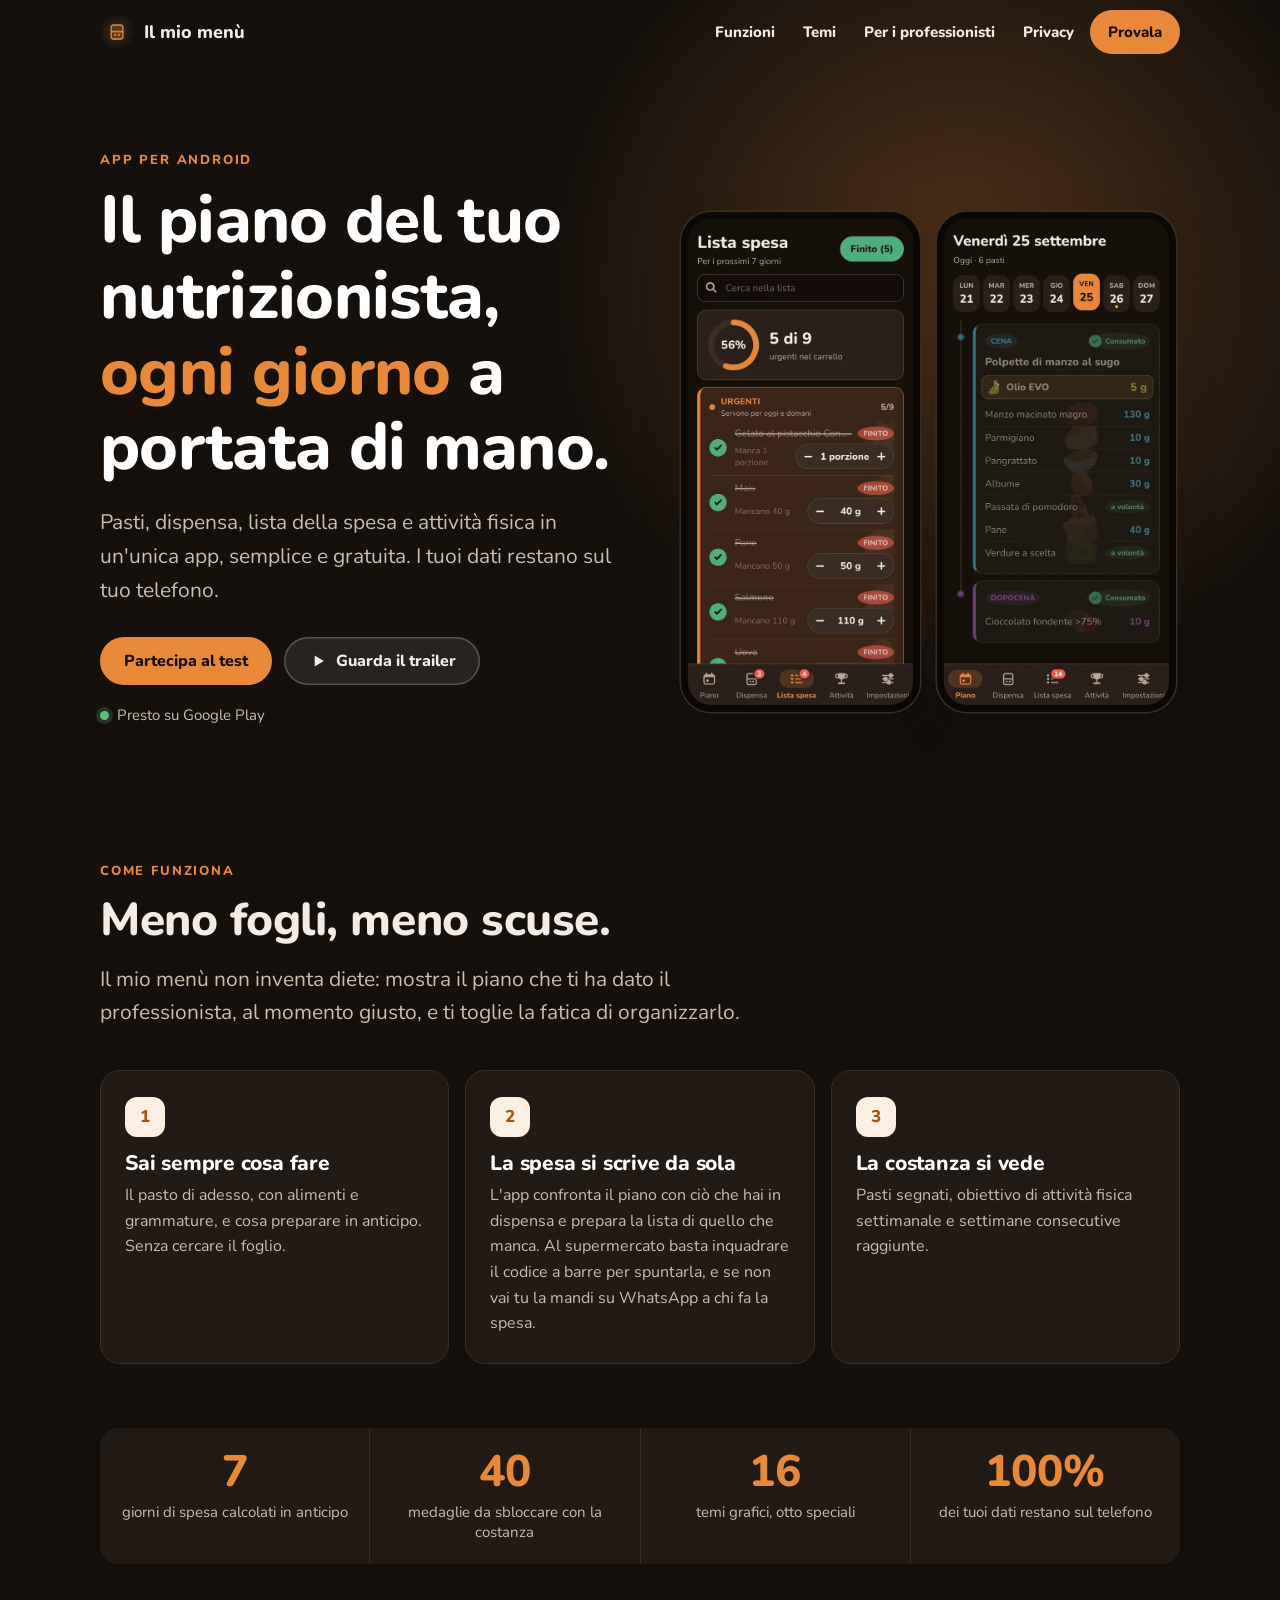
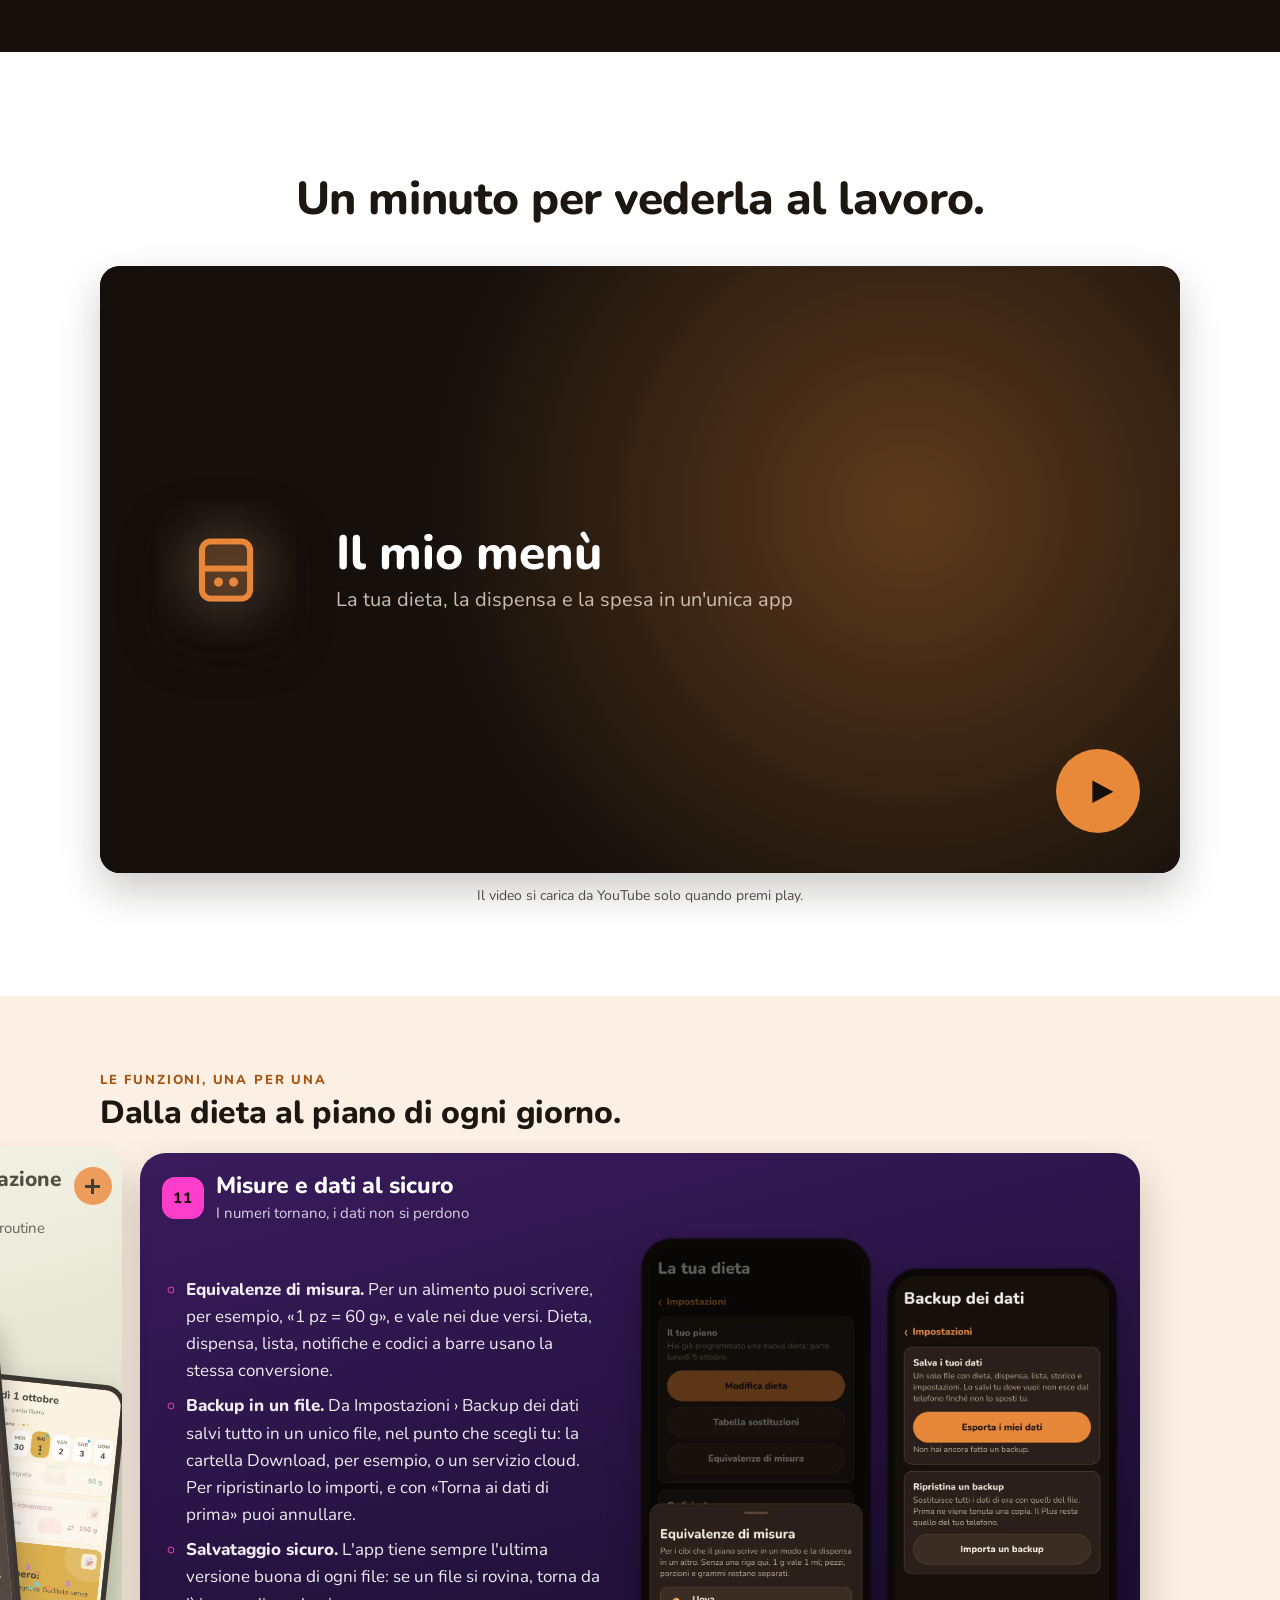
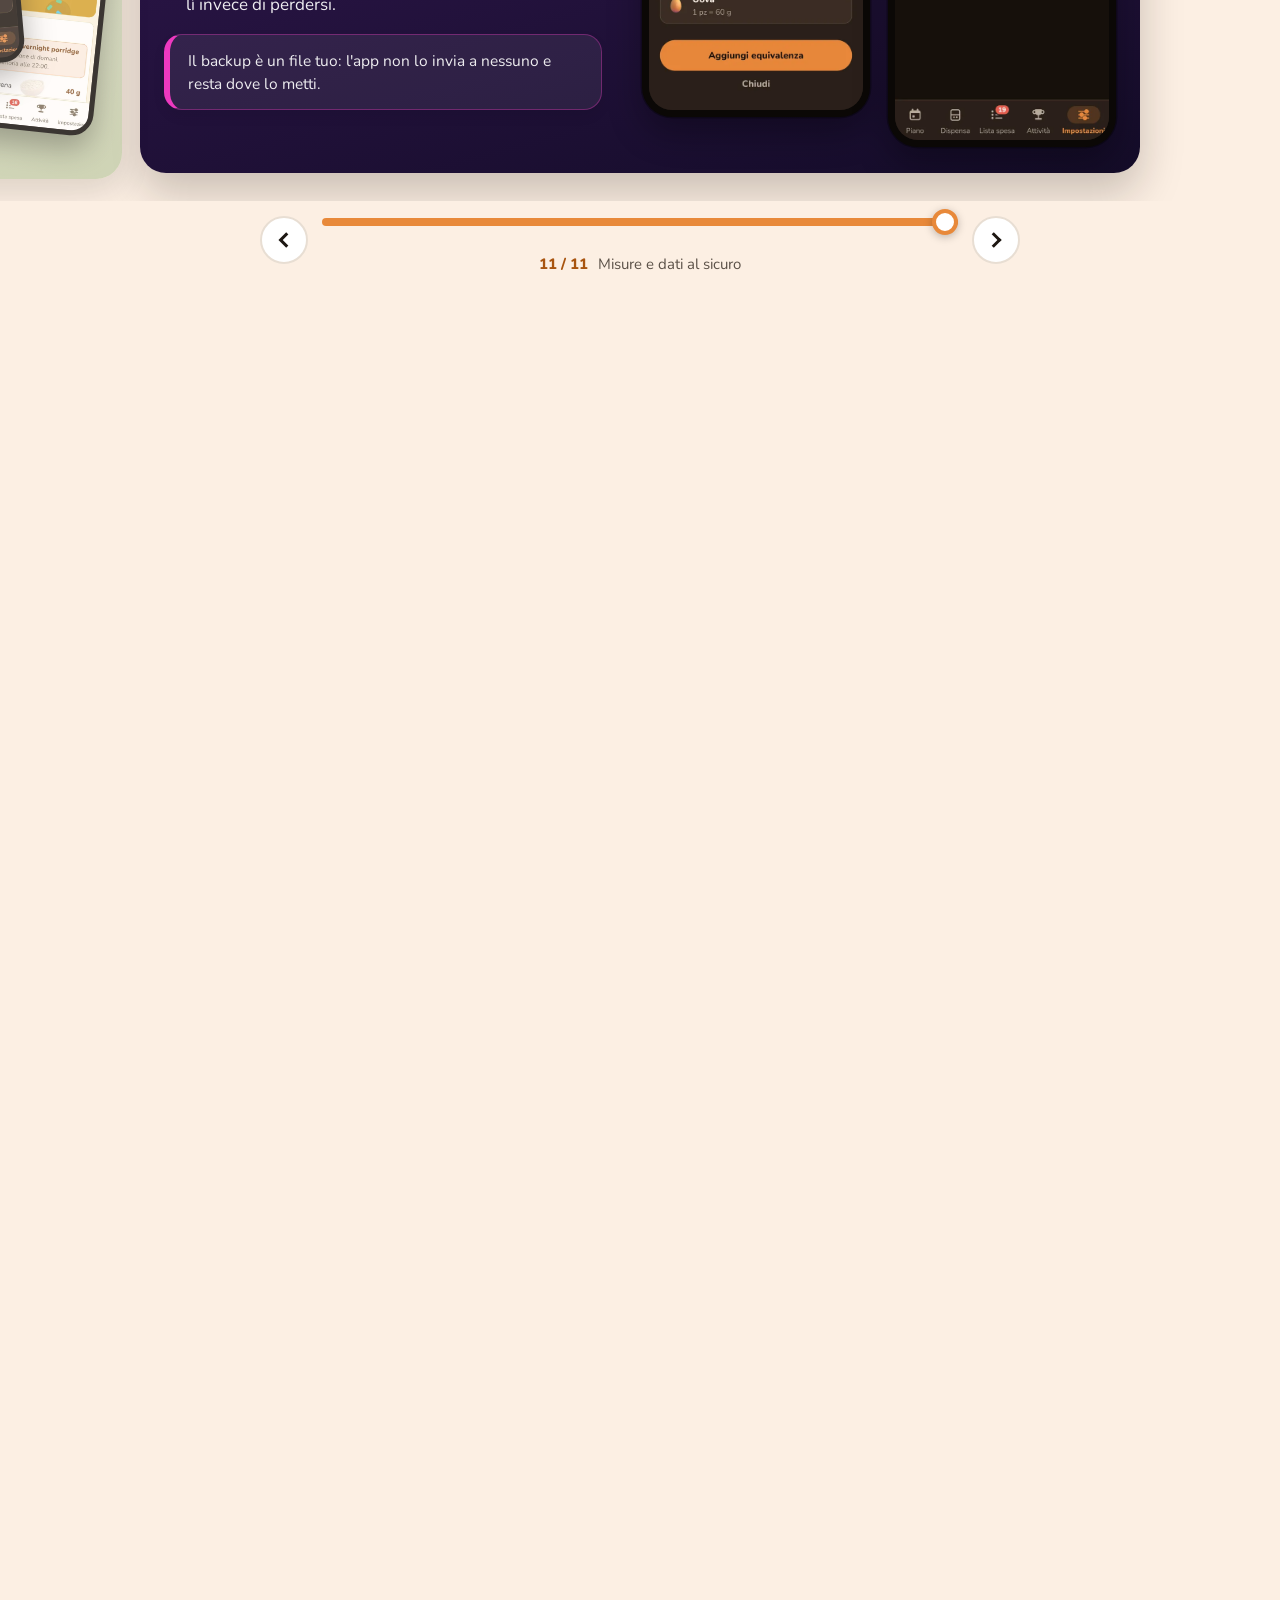
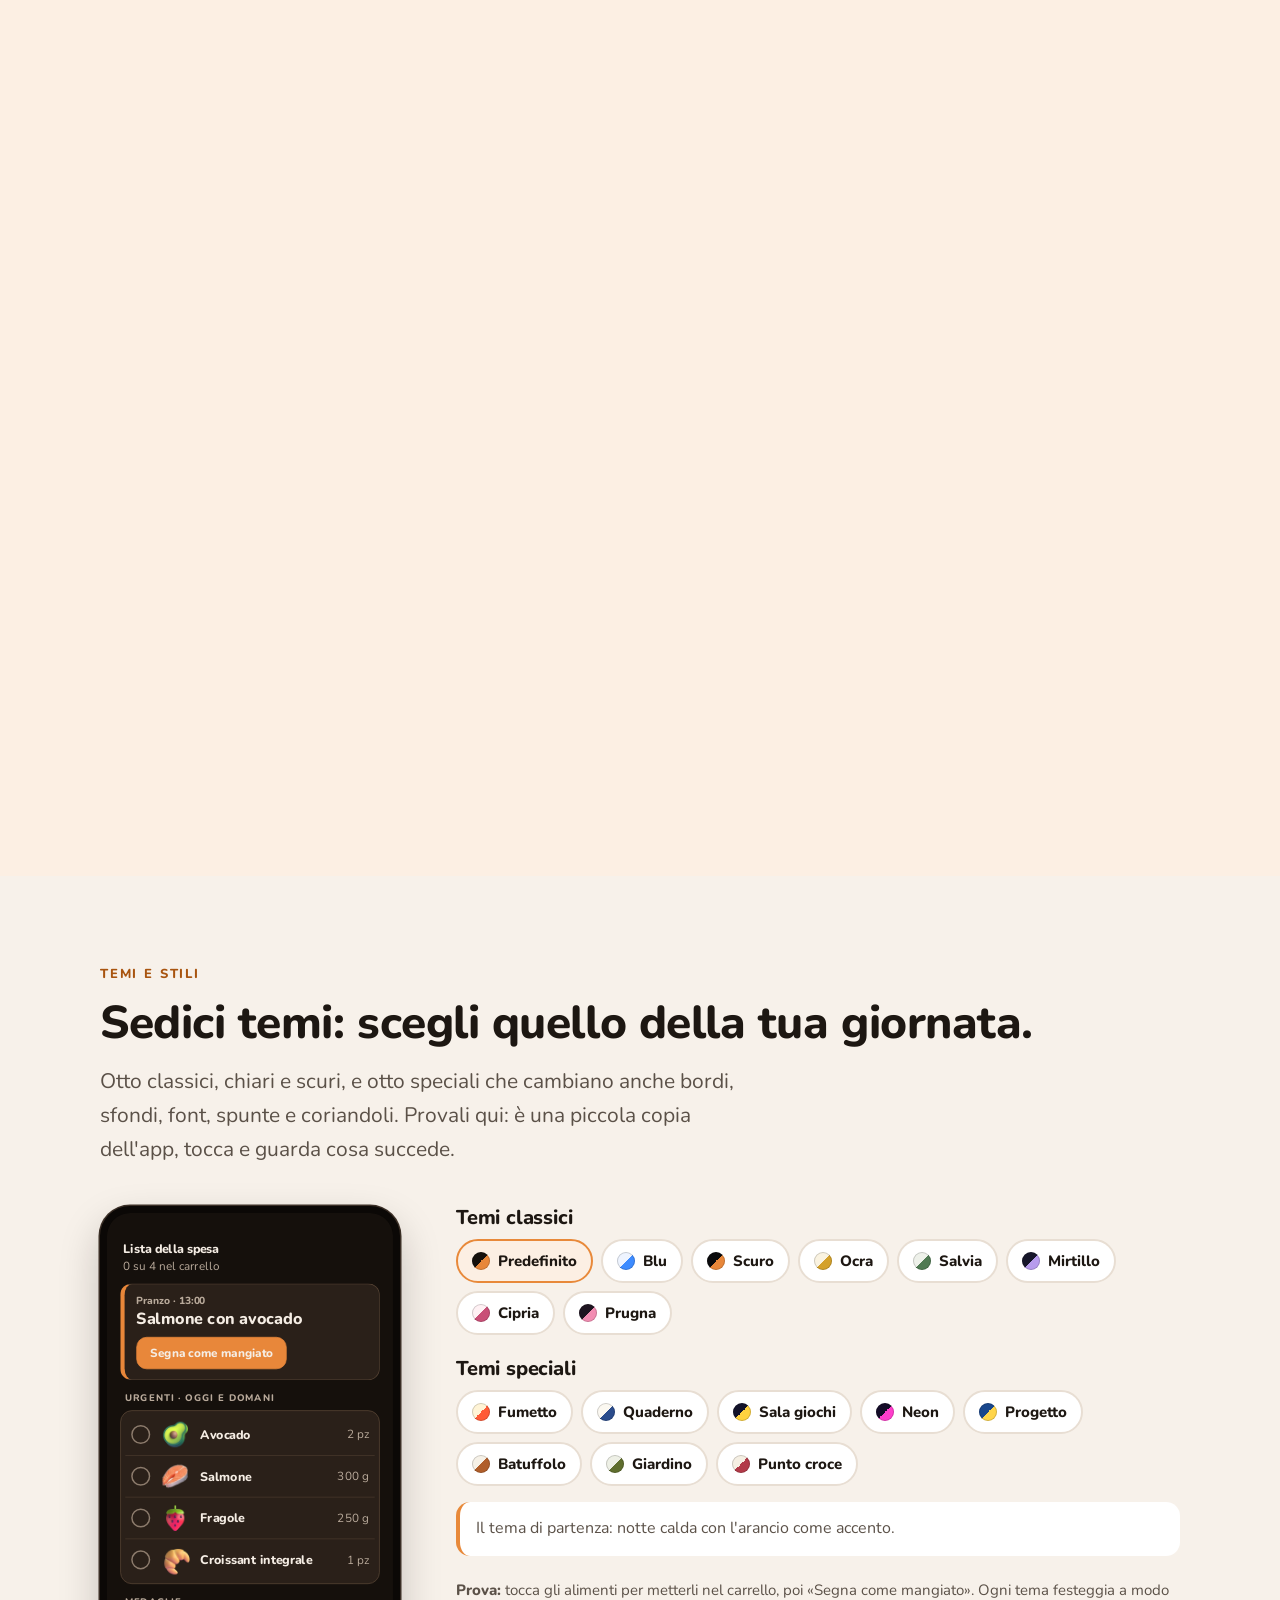
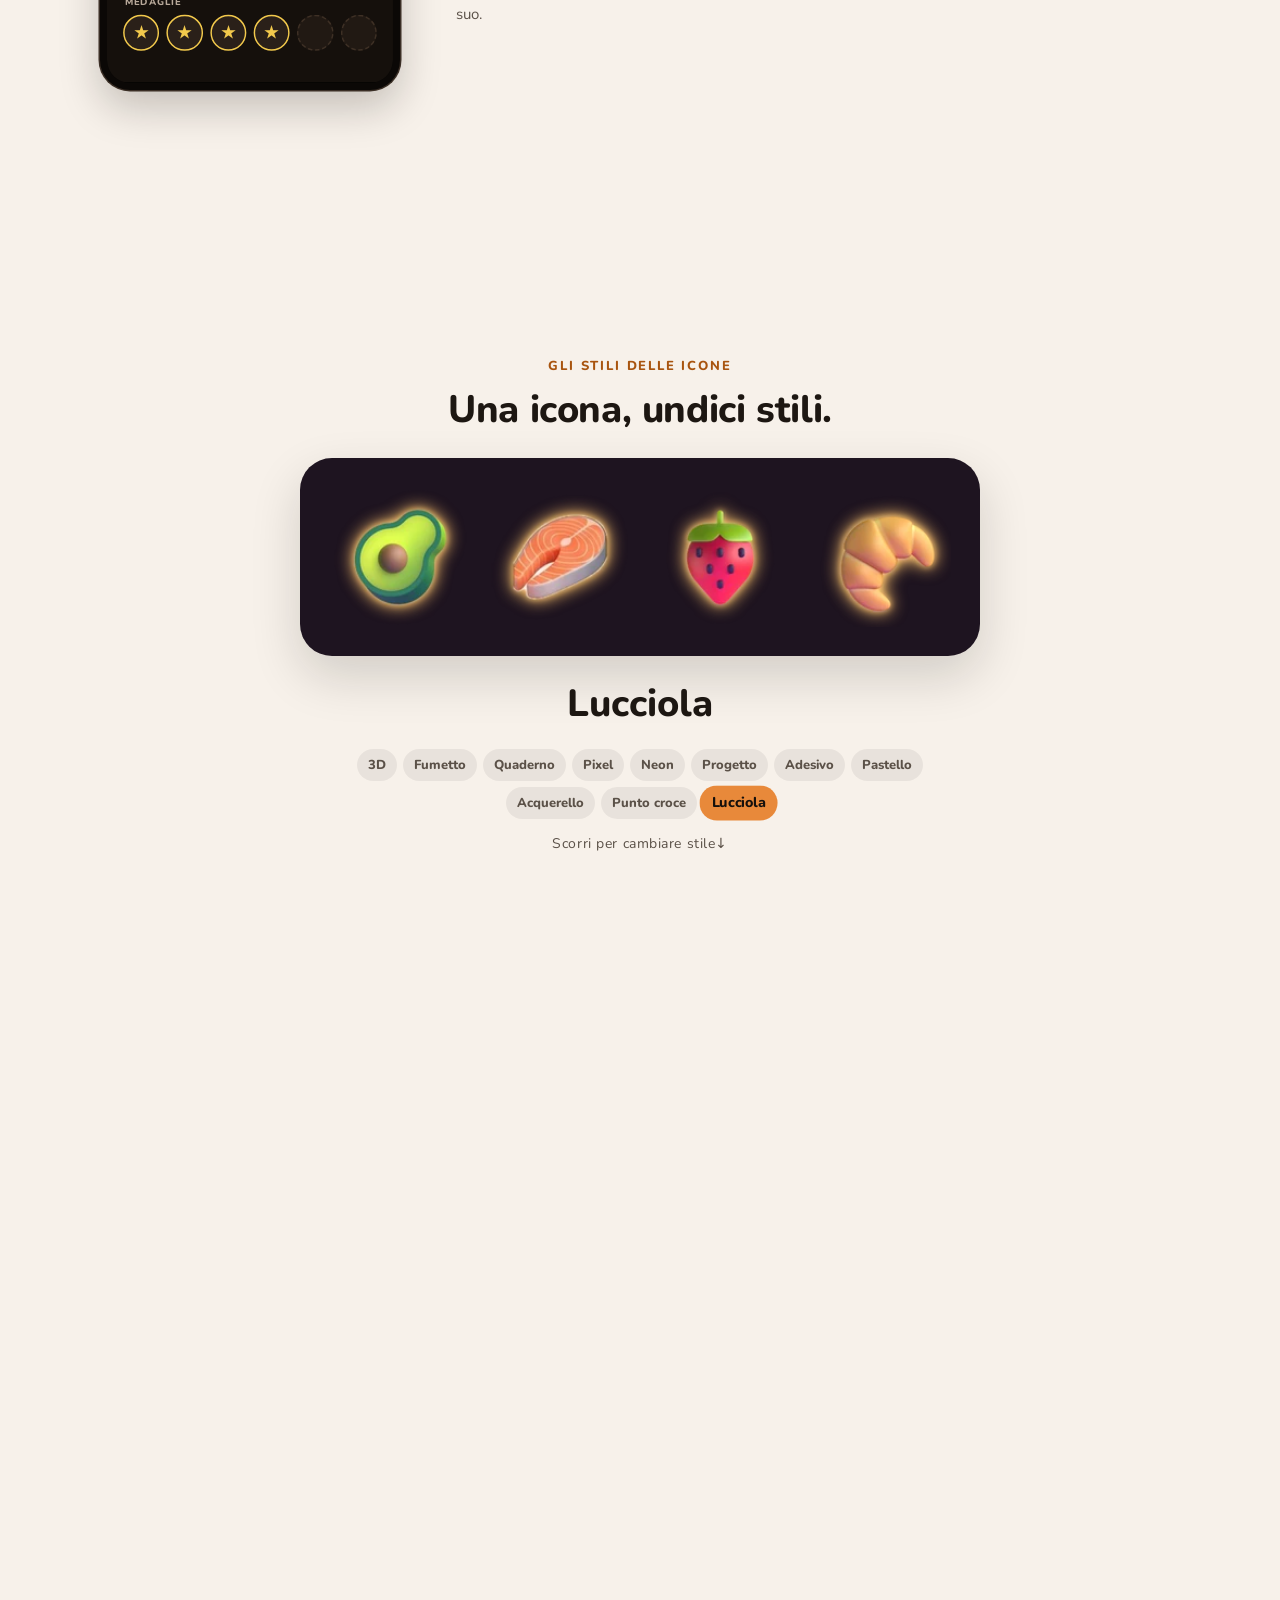
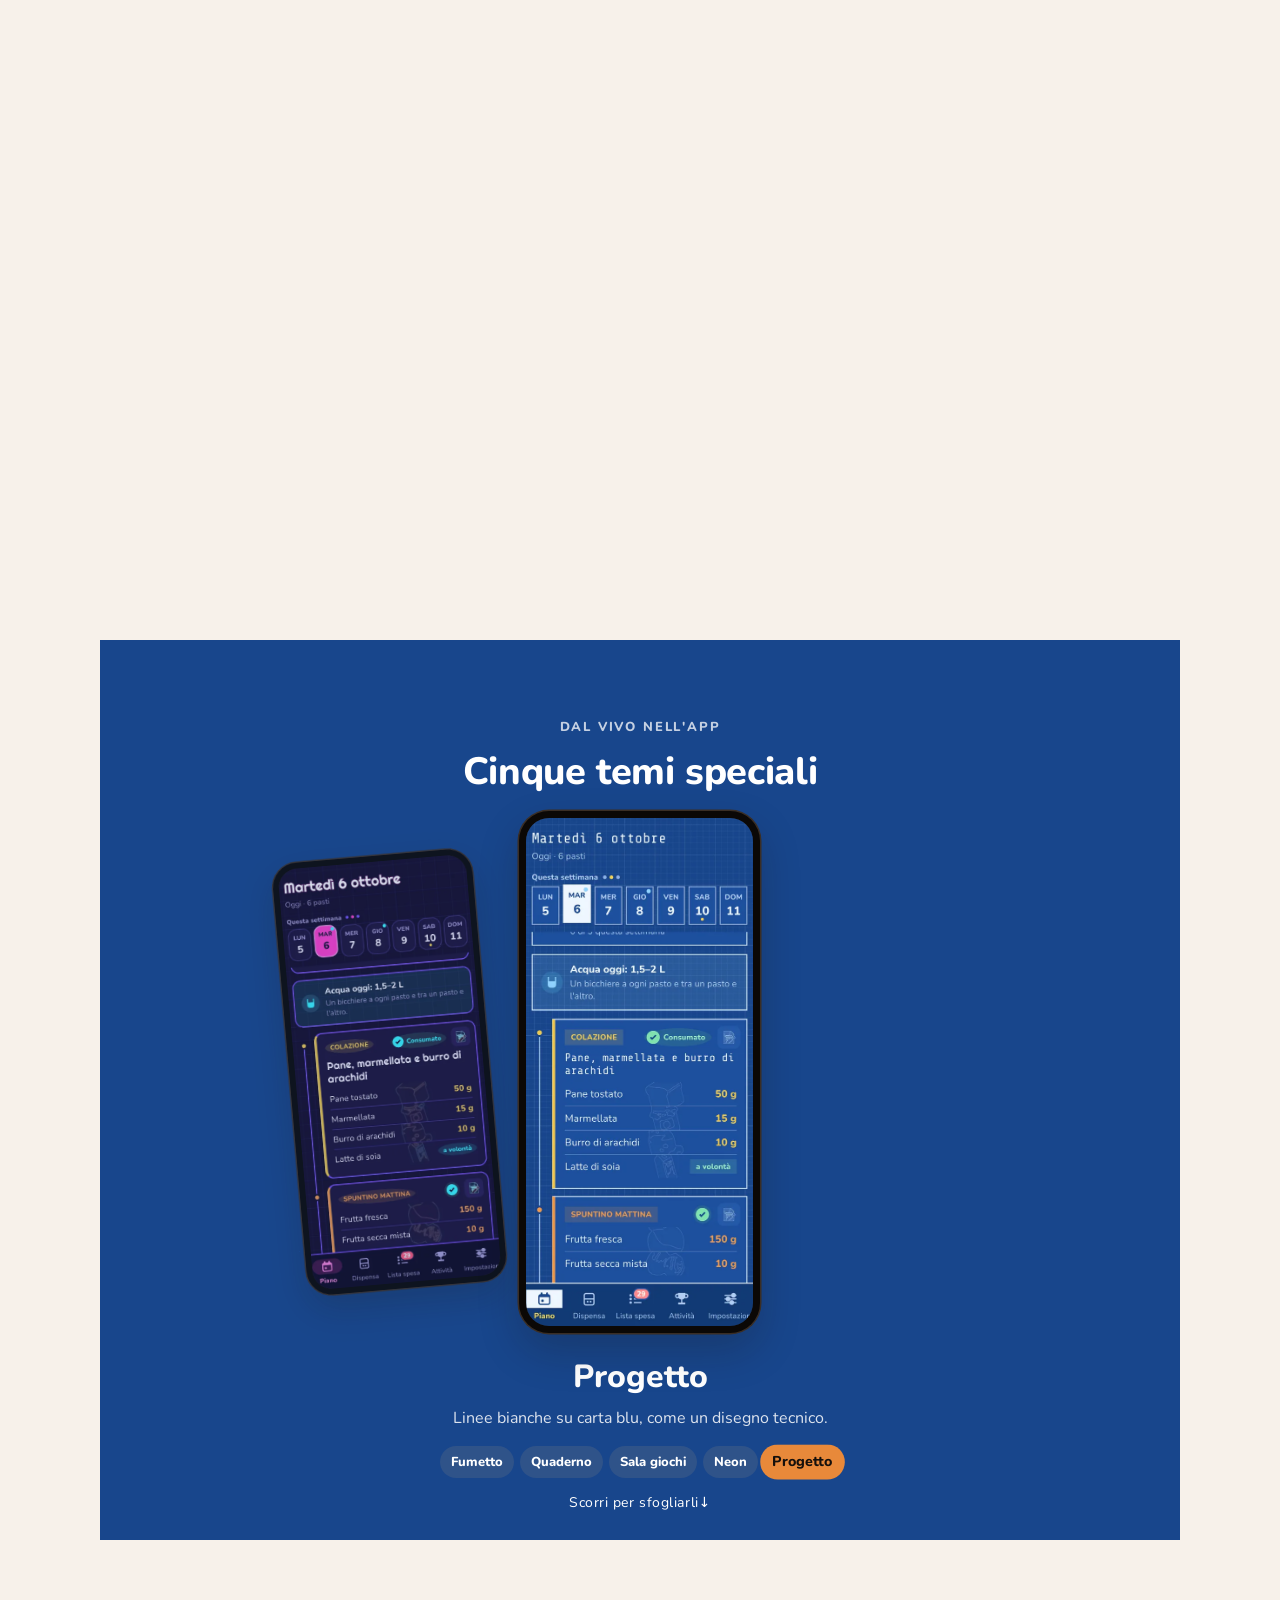
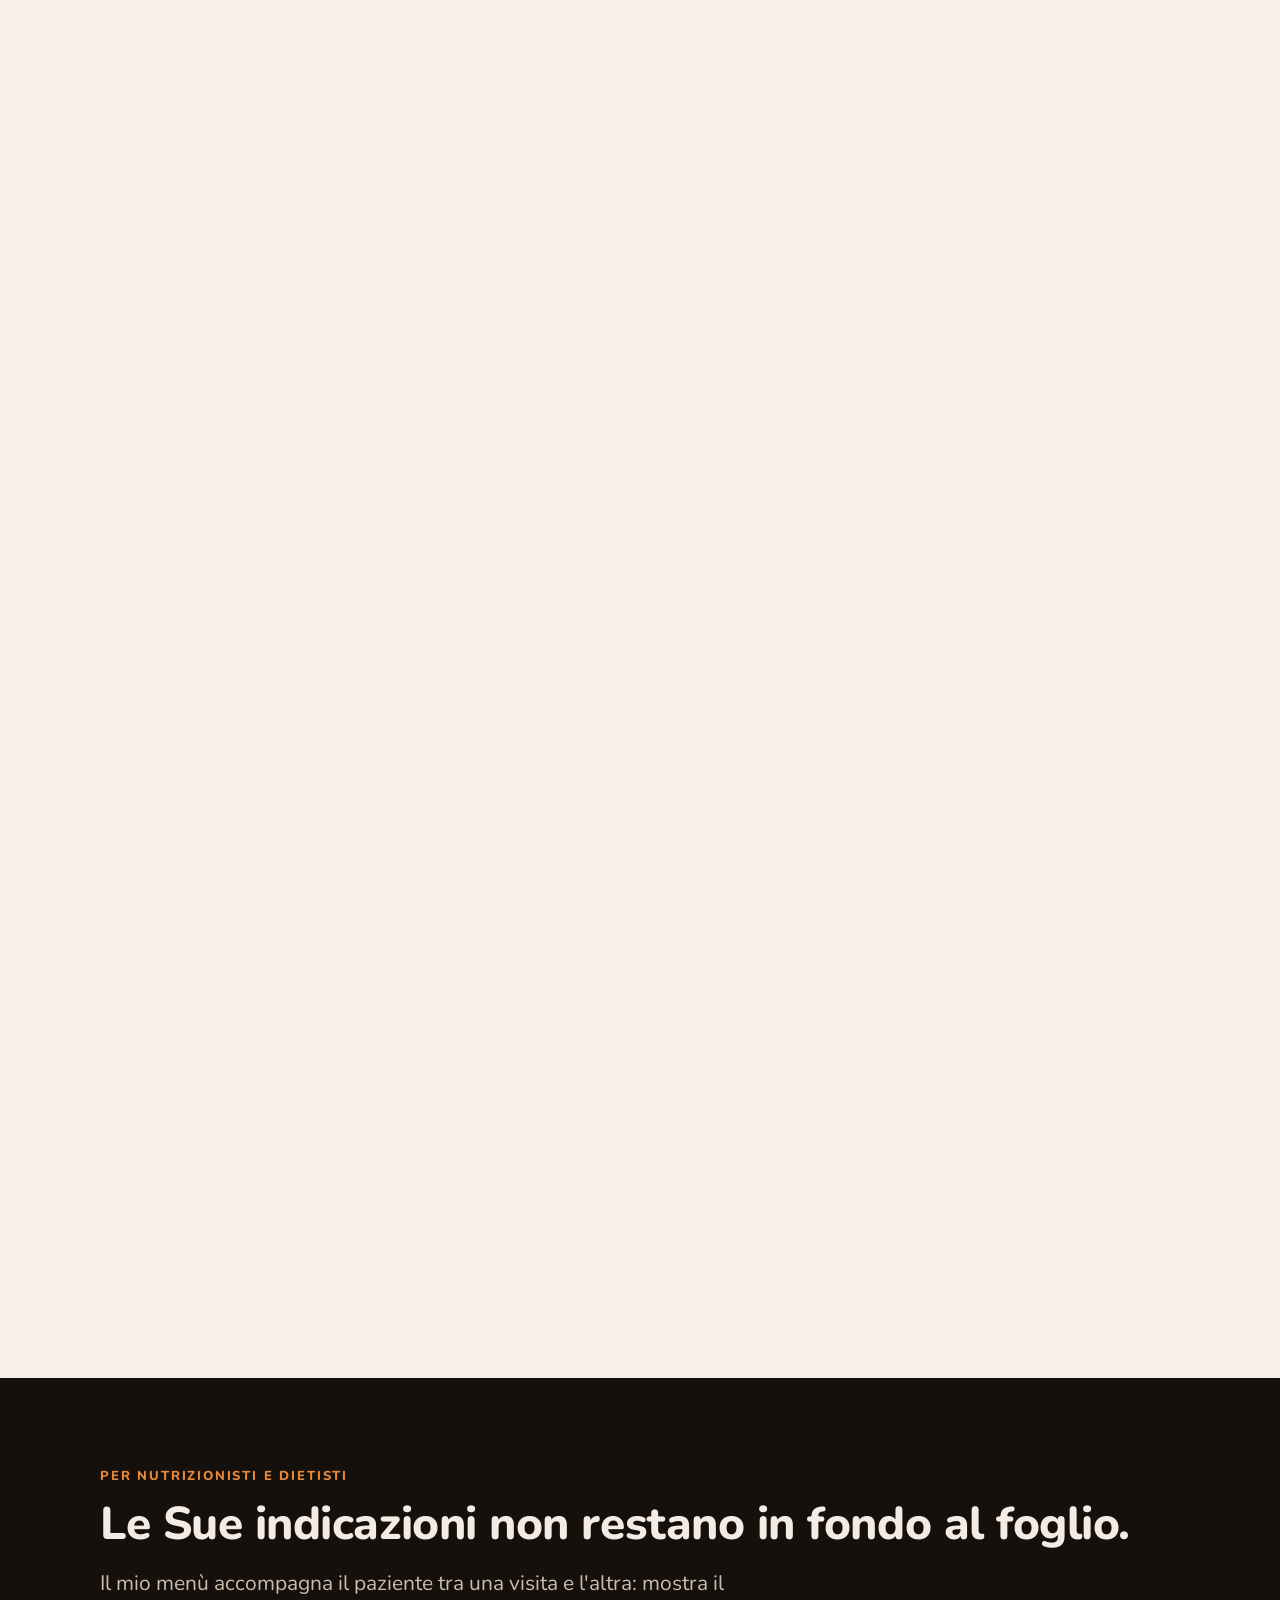
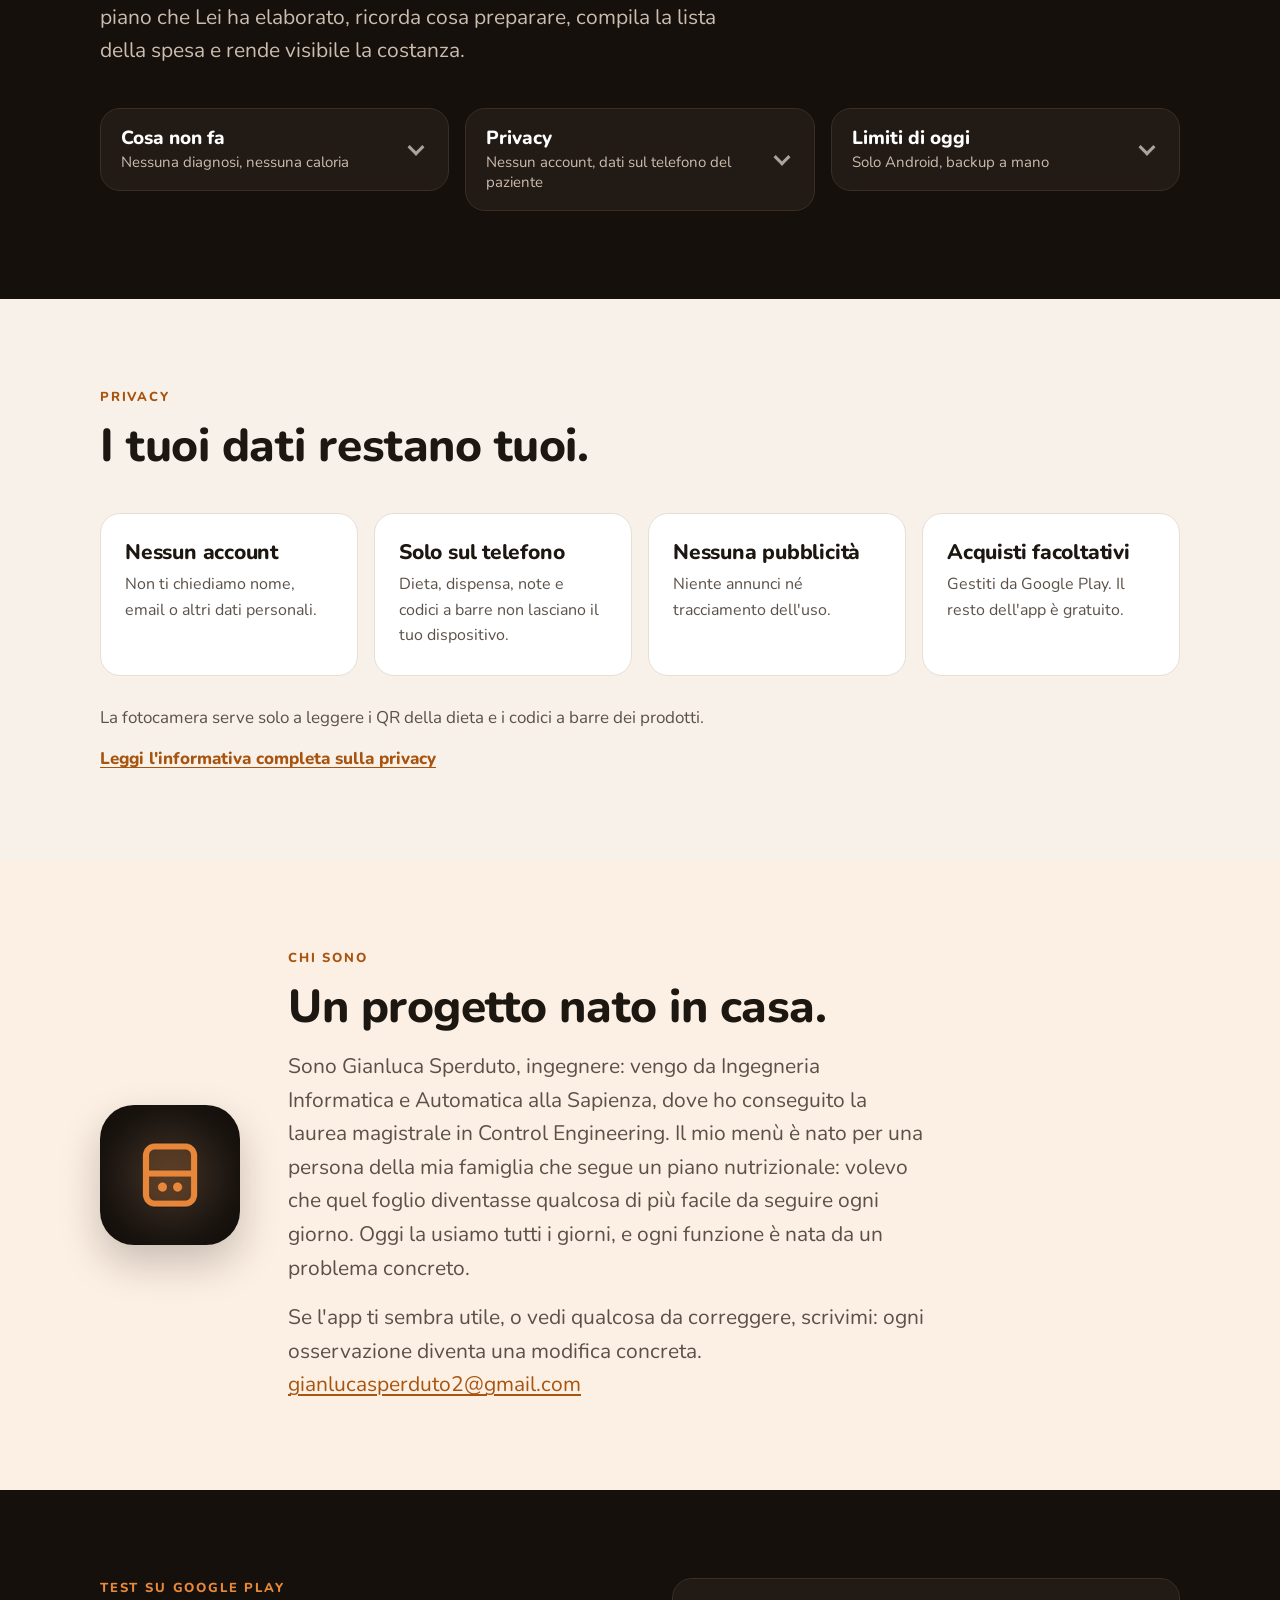
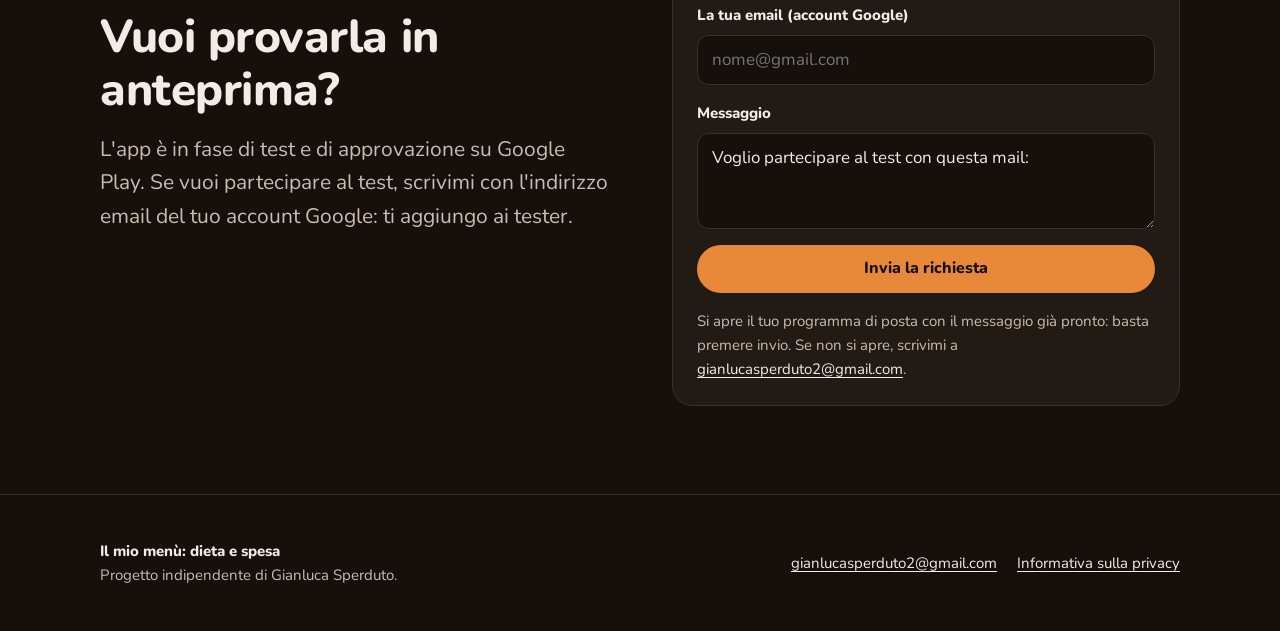
==== index.html @ e1c92c02 "Sito: su telefono le sezioni animate si sfogliano col dito (una scheda per gesto) invece di bloccare" ====
<!doctype html>
<html lang="it">
<head>
<meta charset="utf-8">
<meta name="viewport" content="width=device-width, initial-scale=1">
<title>Il mio menù: dieta e spesa</title>
<meta name="description" content="L'app che trasforma il piano del tuo nutrizionista in piccoli passi quotidiani: pasti, dispensa, lista della spesa e attività fisica. Tutto sul tuo telefono.">
<meta name="theme-color" content="#15100c">
<meta property="og:type" content="website">
<meta property="og:locale" content="it_IT">
<meta property="og:title" content="Il mio menù: dieta e spesa">
<meta property="og:description" content="Il piano del tuo nutrizionista, ogni giorno a portata di mano. Pasti, dispensa, spesa e attività in un'unica app.">
<meta property="og:image" content="https://arch-deminion.github.io/ilmiomenu/img/og.jpg">
<meta name="twitter:card" content="summary_large_image">
<link rel="icon" href="favicon.ico" sizes="any">
<link rel="apple-touch-icon" href="img/icon-192.png">
<link rel="preload" href="fonts/Nunito-Bold.ttf" as="font" type="font/ttf" crossorigin>
<link rel="stylesheet" href="styles.css?v=25">
<script src="site.js?v=3" defer></script>
<script src="temi.js?v=3" defer></script>
<script src="scroll.js?v=5" defer></script>
<script src="tendine.js?v=5" defer></script>
</head>
<body>
<a class="skip" href="#main">Vai al contenuto</a>
<div class="progress" aria-hidden="true"></div>

<header class="top">
  <div class="wrap">
    <a class="brand" href="#"><img src="img/icon.webp" alt="" width="34" height="34"><span>Il mio menù</span></a>
    <nav aria-label="Principale">
      <a class="hide-s" href="#funzioni">Funzioni</a>
      <a class="hide-s" href="#temi">Temi</a>
      <a class="hide-s" href="#nutrizionisti">Per i professionisti</a>
      <a class="hide-s keep" href="privacy.html">Privacy</a>
      <a class="btn" href="#test">Provala</a>
    </nav>
  </div>
</header>

<main id="main">

<!-- ============ HERO ============ -->
<section class="hero dark">
  <div class="wrap">
    <div>
      <span class="eyebrow reveal">App per Android</span>
      <h1 class="reveal" style="--d:.08s">Il piano del tuo nutrizionista, <em>ogni giorno</em> a portata di mano.</h1>
      <p class="lead reveal" style="--d:.16s">Pasti, dispensa, lista della spesa e attività fisica in un'unica app, semplice e gratuita. I tuoi dati restano sul tuo telefono.</p>
      <div class="ctas reveal" style="--d:.24s">
        <a class="btn primary" href="#test">Partecipa al test</a>
        <a class="btn ghost" href="#trailer">
          <svg viewBox="0 0 24 24" aria-hidden="true"><path fill="currentColor" d="M8 5.5v13l11-6.5z"/></svg>Guarda il trailer
        </a>
      </div>
      <p class="soon reveal" style="--d:.32s">Presto su Google Play</p>
    </div>
    <div class="hero-phones reveal zoom" style="--d:.2s">
      <div data-parallax="-0.06"><div class="phone float"><img src="img/lista.webp" alt="La lista della spesa: 2 alimenti su 19 nel carrello, con quelli urgenti in cima" width="540" height="1169" fetchpriority="high"></div></div>
      <div data-parallax="-0.14"><div class="phone float slow"><img src="img/piano.webp" alt="Il piano di oggi: pasti con alimenti e grammature" width="540" height="1169" fetchpriority="high"></div></div>
    </div>
  </div>
</section>

<!-- ============ COME FUNZIONA ============ -->
<section class="block dark" style="padding-top:24px">
  <div class="wrap">
    <span class="eyebrow reveal">Come funziona</span>
    <h2 class="reveal">Meno fogli, meno scuse.</h2>
    <p class="lead reveal">Il mio menù non inventa diete: mostra il piano che ti ha dato il professionista, al momento giusto, e ti toglie la fatica di organizzarlo.</p>
    <div class="cards c3">
      <div class="card reveal"><div class="num">1</div><h3>Sai sempre cosa fare</h3><p>Il pasto di adesso, con alimenti e grammature, e cosa preparare in anticipo. Senza cercare il foglio.</p></div>
      <div class="card reveal" style="--d:.1s"><div class="num">2</div><h3>La spesa si scrive da sola</h3><p>L'app confronta il piano con ciò che hai in dispensa e prepara la lista di quello che manca. Al supermercato basta inquadrare il codice a barre per spuntarla, e se non vai tu la mandi su WhatsApp a chi fa la spesa.</p></div>
      <div class="card reveal" style="--d:.2s"><div class="num">3</div><h3>La costanza si vede</h3><p>Pasti segnati, obiettivo di attività fisica settimanale e settimane consecutive raggiunte.</p></div>
    </div>
    <div class="stats reveal">
      <div class="stat"><b data-count="7">7</b><span>giorni di spesa calcolati in anticipo</span></div>
      <div class="stat"><b data-count="40">40</b><span>medaglie da sbloccare con la costanza</span></div>
      <div class="stat"><b data-count="16">16</b><span>temi grafici, otto speciali</span></div>
      <div class="stat"><b data-count="100" data-suffix="%">100%</b><span>dei tuoi dati restano sul telefono</span></div>
    </div>
  </div>
</section>

<!-- ============ TRAILER ============ -->
<section class="block" id="trailer">
  <div class="wrap center">
    <span class="eyebrow reveal">Trailer</span>
    <h2 class="reveal">Un minuto per vederla al lavoro.</h2>
    <div class="video reveal zoom">
      <button type="button" data-id="93YDoqdby34" aria-label="Riproduci il trailer su YouTube">
        <img src="img/icon-192.png" alt="" width="192" height="192">
        <span><strong>Il mio menù</strong><small>La tua dieta, la dispensa e la spesa in un'unica app</small></span>
        <span class="play" aria-hidden="true"><svg viewBox="0 0 24 24"><path d="M6 4l15 8-15 8z"/></svg></span>
      </button>
    </div>
    <p class="video-note">Il video si carica da YouTube solo quando premi play.</p>
  </div>
</section>

<!-- ============ FUNZIONI ============ -->
<section class="block peach hp" id="funzioni">
  <div class="hpin" id="hpin">
    <div class="hpin-stage">
      <div class="wrap hp-head">
        <span class="eyebrow">Le funzioni, una per una</span>
        <h2>Dalla dieta al piano di ogni giorno.</h2>
      </div>
      <div class="hp-view">
        <ul class="fstrip" id="fstrip">
        <li class="fcard v0" id="f1">
          <button type="button" class="fc-btn" aria-expanded="false" aria-controls="fd1">
            <span class="fc-head"><span class="fc-n">01</span><span class="fc-t"><b>Arriva la dieta</b><small>Tre strade per riempire l'app</small></span><span class="fc-go" aria-hidden="true"><i></i></span></span>
            <span class="fc-img"><img class="fc-p1" src="img/primo-avvio.webp" alt="" width="540" height="1169" loading="lazy"><img class="fc-p2" src="img/qr.webp" alt="" width="540" height="1169" loading="lazy"></span>
          </button>
          <div class="fc-detail" id="fd1" role="region" aria-label="Arriva la dieta"></div>
          <template><div class="feature">
      <div class="text">
        <p>Al primo avvio l'app è vuota: nessuna dieta preinstallata. Scegli tu come riempirla.</p>
        <ul>
          <li><b>A mano</b>, copiando il foglio del nutrizionista: alimenti, grammature, nomi dei piatti.</li>
          <li><b>Con i QR o con il PDF</b> ricevuto: si inquadrano i codici in qualsiasi ordine, oppure si apre il PDF e non serve la fotocamera.</li>
          <li>La dieta importata si apre come bozza e diventa attiva solo dopo la conferma.</li>
        </ul>
        <p class="note"><b>Per il professionista</b> Chi prepara le diete può usare il costruttore della dieta, un file HTML che si apre nel browser anche senza internet: si compone il piano e si scarica il PDF con i QR. Nessun dato viene inviato a nessuno.</p>
      </div>
      <div class="phones">
        <div class="phone"><img src="img/primo-avvio.webp" alt="Primo avvio: inserisci la tua dieta" width="540" height="1169" loading="lazy"></div>
        <div class="phone"><img src="img/qr.webp" alt="Condividi la dieta con un codice QR" width="540" height="1169" loading="lazy"></div>
      </div>
      </div></template>
        </li>
        <li class="fcard v1" id="f2">
          <button type="button" class="fc-btn" aria-expanded="false" aria-controls="fd2">
            <span class="fc-head"><span class="fc-n">02</span><span class="fc-t"><b>Modifica dieta</b><small>La dieta resta modificabile, con cautela</small></span><span class="fc-go" aria-hidden="true"><i></i></span></span>
            <span class="fc-img"><img class="fc-p1" src="img/modifica-dieta.webp" alt="" width="540" height="1169" loading="lazy"><img class="fc-p2" src="img/consigli-dieta.webp" alt="" width="540" height="1169" loading="lazy"></span>
          </button>
          <div class="fc-detail" id="fd2" role="region" aria-label="Modifica dieta"></div>
          <template><div class="feature flip">
      <div class="text">
        <p>Per ogni giorno: alimenti e quantità, nome del piatto, pasto libero. Un giorno si può copiare sugli altri.</p>
        <ul>
          <li>Consigli della dieta: l'acqua della giornata, consigli prima dei pasti scelti, alimenti in evidenza (per esempio l'olio).</li>
          <li>Ogni modifica chiede «Sei sicuro?» e da quando vale: da subito o dal lunedì successivo.</li>
          <li>Le diete si salvano con un nome; la dieta ricevuta si può sempre ripristinare.</li>
        </ul>
        <p class="note"><b>Per il professionista</b> Consigli e promemoria viaggiano nei QR insieme alla dieta e arrivano al paziente come li ha scritti.</p>
      </div>
      <div class="phones">
        <div class="phone"><img src="img/modifica-dieta.webp" alt="Modifica dieta: alimenti e grammature di un pasto" width="540" height="1169" loading="lazy"></div>
        <div class="phone"><img src="img/consigli-dieta.webp" alt="Consigli della dieta e alimenti in evidenza" width="540" height="1169" loading="lazy"></div>
      </div>
      </div></template>
        </li>
        <li class="fcard v2" id="f3">
          <button type="button" class="fc-btn" aria-expanded="false" aria-controls="fd3">
            <span class="fc-head"><span class="fc-n">03</span><span class="fc-t"><b>Il piano del giorno</b><small>Cosa mangiare adesso, senza cercare il foglio</small></span><span class="fc-go" aria-hidden="true"><i></i></span></span>
            <span class="fc-img"><img class="fc-p1" src="img/piano.webp" alt="" width="540" height="1169" loading="lazy"><img class="fc-p2" src="img/prossimo-pasto.webp" alt="" width="540" height="1169" loading="lazy"></span>
          </button>
          <div class="fc-detail" id="fd3" role="region" aria-label="Il piano del giorno"></div>
          <template><div class="feature">
      <div class="text">
        <p>All'apertura i pasti di oggi con alimenti e grammature, il prossimo pasto in evidenza. Con uno scorrimento laterale si passa al giorno dopo.</p>
        <ul>
          <li><b>Segna come mangiato</b>: il pasto si sbiadisce e gli alimenti escono dalla dispensa. La spunta automatica lo fa all'orario del pasto.</li>
          <li>I consigli compaiono al momento giusto: l'acqua in cima, un consiglio prima di pranzo e cena, l'olio nel riquadro dorato.</li>
          <li><b>Promemoria di preparazione</b>: «metti a cuocere il farro» 40 minuti prima, o la sera prima.</li>
          <li>Si sfogliano anche le settimane passate, ognuna con la dieta com'era allora.</li>
        </ul>
      </div>
      <div class="phones">
        <div class="phone"><img src="img/piano.webp" alt="Il piano del giorno" width="540" height="1169" loading="lazy"></div>
        <div class="phone"><img src="img/prossimo-pasto.webp" alt="Il prossimo pasto in evidenza con l'olio nel riquadro dorato" width="540" height="1169" loading="lazy"></div>
      </div>
      </div></template>
        </li>
        <li class="fcard v3" id="f4">
          <button type="button" class="fc-btn" aria-expanded="false" aria-controls="fd4">
            <span class="fc-head"><span class="fc-n">04</span><span class="fc-t"><b>Imprevisti</b><small>Flessibile, senza uscire dal piano</small></span><span class="fc-go" aria-hidden="true"><i></i></span></span>
            <span class="fc-img"><img class="fc-p1" src="img/sostituzioni.webp" alt="" width="540" height="1169" loading="lazy"><img class="fc-p2" src="img/scambia.webp" alt="" width="540" height="1169" loading="lazy"></span>
          </button>
          <div class="fc-detail" id="fd4" role="region" aria-label="Imprevisti"></div>
          <template><div class="feature flip">
      <div class="text">
        <p>La tabella sostituzioni raccoglie gruppi di alimenti equivalenti alle dosi scritte. Senza tabella, nel Piano non compare nessuna sostituzione.</p>
        <ul>
          <li>Gli alimenti sostituibili hanno il simbolo ⇄: un tocco mostra gli equivalenti, con la grammatura ricalcolata in proporzione. Vale solo per quel pasto.</li>
          <li><b>Scambia giorno</b>: il menù di oggi si scambia con un altro giorno della settimana, sempre con Annulla.</li>
          <li><b>Pranzo/cena</b>: i due pasti del giorno si invertono.</li>
          <li><b>Scambi tra giorni</b>: alcuni gruppi (per esempio gelato e cioccolato) si spostano tra i giorni invece di sostituirsi.</li>
          <li>Tutto questo vale anche per la settimana prossima.</li>
        </ul>
        <p class="note"><b>Per il professionista</b> Le dosi non cambiano mai fuori dalla tabella: il paziente sceglie solo tra ciò che ha indicato come equivalente.</p>
      </div>
      <div class="phones">
        <div class="phone"><img src="img/sostituzioni.webp" alt="Sostituisci yogurt greco: kefir, yogurt bianco magro, skyr" width="540" height="1169" loading="lazy"></div>
        <div class="phone"><img src="img/scambia.webp" alt="Scambia il menù di venerdì con un altro giorno" width="540" height="1169" loading="lazy"></div>
      </div>
      </div></template>
        </li>
        <li class="fcard v4" id="f5">
          <button type="button" class="fc-btn" aria-expanded="false" aria-controls="fd5">
            <span class="fc-head"><span class="fc-n">05</span><span class="fc-t"><b>Note sui pasti</b><small>Un diario per la visita</small></span><span class="fc-go" aria-hidden="true"><i></i></span></span>
            <span class="fc-img"><img class="fc-p1" src="img/postit.webp" alt="" width="540" height="1169" loading="lazy"></span>
          </button>
          <div class="fc-detail" id="fd5" role="region" aria-label="Note sui pasti"></div>
          <template><div class="feature">
      <div class="text">
        <p>Su ogni pasto puoi attaccare un post-it: come ti sei sentito, una difficoltà, una domanda da fare. La nota vale per quel giorno oppure, con un interruttore, per ogni volta che quel pasto torna nella settimana.</p>
        <p class="note"><b>Per il professionista</b> Alla visita il paziente arriva con esempi concreti, non solo ricordi. Le note restano sul suo telefono.</p>
      </div>
      <div class="phones">
        <div class="phone"><img src="img/postit.webp" alt="Un post-it attaccato a un pasto" width="540" height="1169" loading="lazy"></div>
      </div>
      </div></template>
        </li>
        <li class="fcard v5" id="f6">
          <button type="button" class="fc-btn" aria-expanded="false" aria-controls="fd6">
            <span class="fc-head"><span class="fc-n">06</span><span class="fc-t"><b>Dispensa e lista della spesa</b><small>In casa c'è ciò che serve</small></span><span class="fc-go" aria-hidden="true"><i></i></span></span>
            <span class="fc-img"><img class="fc-p1" src="img/dispensa.webp" alt="" width="540" height="1169" loading="lazy"><img class="fc-p2" src="img/lista.webp" alt="" width="540" height="1169" loading="lazy"></span>
          </button>
          <div class="fc-detail" id="fd6" role="region" aria-label="Dispensa e lista della spesa"></div>
          <template><div class="feature flip">
      <div class="text">
        <ul>
          <li>La dispensa mostra gli alimenti per categoria con quantità, −/+ e ricerca; quelli finiti sono segnalati in cima e portano alla lista.</li>
          <li>Si riempie con la spesa (tasto «Finito» della lista) o a mano. Quando un pasto è segnato come mangiato, i suoi alimenti vengono scalati da soli.</li>
          <li>Appena confermi una dieta, i suoi alimenti entrano in dispensa come «finiti»: la lista sa subito cosa comprare.</li>
          <li>La lista contiene ciò che serve per i prossimi sette giorni, meno ciò che c'è già. In cima gli urgenti: oggi e domani.</li>
          <li>Spuntare significa «nel carrello»; con «Finito» tutto entra in dispensa. Puoi aggiungere articoli extra e anche cibi che la dieta non chiede.</li>
          <li>Una notifica (di norma alle 9, 15 e 18) avvisa solo se manca davvero qualcosa per oggi o domani.</li>
          <li><b>La lista si manda come messaggio</b> a chi fa la spesa al posto tuo: vedi sotto.</li>
        </ul>
      </div>
      <div class="phones">
        <div class="phone"><img src="img/dispensa.webp" alt="La dispensa con gli alimenti finiti in cima" width="540" height="1169" loading="lazy"></div>
        <div class="phone"><img src="img/lista.webp" alt="La lista della spesa con gli urgenti in cima" width="540" height="1169" loading="lazy"></div>
      </div>
      </div></template>
        </li>
        <li class="fcard v0" id="manda">
          <button type="button" class="fc-btn" aria-expanded="false" aria-controls="fd7">
            <span class="fc-head"><span class="fc-n">07</span><span class="fc-t"><b>Manda la spesa</b><small>Non vai tu? Mandala su WhatsApp</small></span><span class="fc-go" aria-hidden="true"><i></i></span></span>
            <span class="fc-img"><img class="fc-p2" src="img/lista.webp" alt="" width="540" height="1169" loading="lazy"><span class="fc-fake fc-p1" aria-hidden="true"><span class="ff-t">Manda la lista</span><span class="ff-ch"><i class="on">Solo urgenti</i><i>Tutta la lista</i></span><span class="ff-bub"><b>🛒 Lista della spesa</b><s>Mercoledì 7 ottobre</s><s>⏰ <b>URGENTI</b></s><s>• Yogurt greco — 2 pz</s><s>• Petto di pollo — 300 g</s><s>• Insalata — 1 pz</s></span><span class="ff-go">Invia</span></span></span>
          </button>
          <div class="fc-detail" id="fd7" role="region" aria-label="Manda la spesa"></div>
          <template><div class="feature">
      <div class="text">
        <p>Dalla lista, il tasto «Manda» prepara un messaggio già ordinato, con i titoli in grassetto e una riga per alimento. Lo invii a chi fa la spesa al posto tuo con WhatsApp, Telegram o un SMS.</p>
        <ul>
          <li><b>Solo urgenti</b> (quello che serve per oggi e domani) oppure <b>tutta la lista</b>.</li>
          <li>Vedi l'<b>anteprima</b> del messaggio prima di inviarlo, oppure lo copi e lo incolli dove vuoi.</li>
          <li>Vanno nel messaggio solo le cose che <b>mancano ancora</b>: quelle già nel carrello restano fuori.</li>
          <li>Nessun account e nessun server: il messaggio passa dal menù «Condividi» del telefono.</li>
        </ul>
      </div>
      <div>
        <div class="sharedemo" aria-label="Com'è il messaggio della spesa">
          <div class="sd-sheet">
            <div class="sd-title">Manda la lista</div>
            <div class="sd-choices">
              <div class="sd-choice"><b>Solo urgenti</b><small>3 cose</small></div>
              <div class="sd-choice on"><b>Tutta la lista</b><small>6 cose</small></div>
            </div>
            <div class="sd-cap">Anteprima</div>
            <div class="sd-chat"><div class="sd-bubble"><b>🛒 Lista della spesa</b>
Mercoledì 7 ottobre · 6 cose da prendere

⏰ <b>URGENTI</b> · per oggi e domani
• Yogurt greco — 2 pz
• Petto di pollo — 300 g
• Insalata — 1 pz

🥦 <b>Frutta e verdura</b>
• Zucchine — 500 g
• Mele — 4 pz

<i>Fatta con Il mio menù</i></div></div>
            <div class="sd-actions"><span class="sd-copy">Copia</span><span class="sd-send">Invia</span></div>
          </div>
        </div>
      </div>
      </div></template>
        </li>
        <li class="fcard v1" id="f8">
          <button type="button" class="fc-btn" aria-expanded="false" aria-controls="fd8">
            <span class="fc-head"><span class="fc-n">08</span><span class="fc-t"><b>Codici a barre</b><small>Al supermercato, basta inquadrare</small></span><span class="fc-go" aria-hidden="true"><i></i></span></span>
            <span class="fc-img"><img class="fc-p1" src="img/codice.webp" alt="" width="540" height="1169" loading="lazy"><img class="fc-p2" src="img/lista-spuntata.webp" alt="" width="540" height="1169" loading="lazy"></span>
          </button>
          <div class="fc-detail" id="fd8" role="region" aria-label="Codici a barre"></div>
          <template><div class="feature flip">
      <div class="text">
        <p>La fotocamera legge il codice a barre di un prodotto e l'app fa il resto: spunta la lista della spesa o carica la dispensa. Tutto sul telefono, senza rete.</p>
        <ul>
          <li><b>La prima volta gli dici cos'è.</b> Un codice sconosciuto apre «A cosa corrisponde?»: scrivi due lettere e l'app suggerisce gli alimenti della tua dispensa. Poi «Salva e applica» (lo ricorda) oppure «Solo questa volta».</li>
          <li><b>Dalle volte dopo basta un tocco.</b> La riga della lista si spunta da sola con la quantità della confezione, e puoi annullare. Lo stesso codice inquadrato ancora conta una confezione in più.</li>
          <li><b>Anche per la dispensa.</b> La confezione si somma all'alimento, oppure lo crea. Se l'unità è diversa, l'app converte con le equivalenze di misura che hai indicato; se non può, ti avvisa invece di indovinare.</li>
          <li>Funziona con i codici dei prodotti confezionati (EAN e UPC), anche inquadrati storti o capovolti. I prodotti a peso del banco si spuntano a mano.</li>
        </ul>
        <p class="note">Nessuna rete e nessun archivio esterno di prodotti: quello che insegni all'app resta sul tuo telefono.</p>
      </div>
      <div class="phones">
        <div class="phone"><img src="img/codice.webp" alt="A cosa corrisponde? Il codice a barre si associa agli alimenti" width="540" height="1169" loading="lazy"></div>
        <div class="phone"><img src="img/lista-spuntata.webp" alt="La lista della spesa spuntata dopo la scansione" width="540" height="1169" loading="lazy"></div>
      </div>
      </div></template>
        </li>
        <li class="fcard v2" id="f9">
          <button type="button" class="fc-btn" aria-expanded="false" aria-controls="fd9">
            <span class="fc-head"><span class="fc-n">09</span><span class="fc-t"><b>Attività fisica</b><small>La costanza si vede</small></span><span class="fc-go" aria-hidden="true"><i></i></span></span>
            <span class="fc-img"><img class="fc-p1" src="img/attivita.webp" alt="" width="540" height="1169" loading="lazy"><img class="fc-p2" src="img/medaglie.webp" alt="" width="540" height="1169" loading="lazy"></span>
          </button>
          <div class="fc-detail" id="fd9" role="region" aria-label="Attività fisica"></div>
          <template><div class="feature">
      <div class="text">
        <p>Un'attività a scelta (camminata, corsa, palestra, bici, nuoto, yoga o un nome libero) e un obiettivo da 1 a 7 volte a settimana.</p>
        <ul>
          <li>Si segna con un tocco, dal Piano o dalla scheda Attività: settimane consecutive, record, ultime 12 settimane.</li>
          <li>40 medaglie da sbloccare con la costanza, alcune a sorpresa. Solo una spunta: niente durata, niente calorie.</li>
        </ul>
      </div>
      <div class="phones">
        <div class="phone"><img src="img/attivita.webp" alt="Attività: settimane consecutive e record" width="540" height="1169" loading="lazy"></div>
        <div class="phone"><img src="img/medaglie.webp" alt="Le medaglie sbloccate" width="540" height="1169" loading="lazy"></div>
      </div>
      </div></template>
        </li>
        <li class="fcard v3" id="f10">
          <button type="button" class="fc-btn" aria-expanded="false" aria-controls="fd10">
            <span class="fc-head"><span class="fc-n">10</span><span class="fc-t"><b>Personalizzazione e notifiche</b><small>Si adatta alla tua routine</small></span><span class="fc-go" aria-hidden="true"><i></i></span></span>
            <span class="fc-img"><img class="fc-p1" src="img/pasti.webp" alt="" width="540" height="1169" loading="lazy"><img class="fc-p2" src="img/ocra.webp" alt="" width="540" height="1169" loading="lazy"></span>
          </button>
          <div class="fc-detail" id="fd10" role="region" aria-label="Personalizzazione e notifiche"></div>
          <template><div class="feature flip">
      <div class="text">
        <ul>
          <li>Nome e orario di ogni pasto, anche diverso nel fine settimana; ogni pasto si accende o si spegne, e se ne aggiungono altri (per esempio una merenda).</li>
          <li>Otto temi grafici classici: Predefinito, Blu, Scuro, Ocra, Salvia, Mirtillo, Cipria e Prugna. E otto speciali, da provare qui sotto.</li>
          <li>Notifiche: una per pasto, i promemoria di preparazione, la spesa urgente e l'attività solo se sei indietro con l'obiettivo. Gli stessi avvisi compaiono anche dentro il Piano.</li>
          <li>Nessun tutorial da sfogliare: un consiglio piccolo la prima volta su ogni schermata, e la guida «Come funziona l'app» sempre in Impostazioni.</li>
        </ul>
      </div>
      <div class="phones">
        <div class="phone"><img src="img/pasti.webp" alt="Impostazioni: nome e orario dei pasti" width="540" height="1169" loading="lazy"></div>
        <div class="phone"><img src="img/ocra.webp" alt="Il piano con il tema Ocra" width="540" height="1169" loading="lazy"></div>
      </div>
      </div></template>
        </li>
        <li class="fcard v4" id="f11">
          <button type="button" class="fc-btn" aria-expanded="false" aria-controls="fd11">
            <span class="fc-head"><span class="fc-n">11</span><span class="fc-t"><b>Misure e dati al sicuro</b><small>I numeri tornano, i dati non si perdono</small></span><span class="fc-go" aria-hidden="true"><i></i></span></span>
            <span class="fc-img"><img class="fc-p1" src="img/equivalenze.webp" alt="" width="540" height="1169" loading="lazy"><img class="fc-p2" src="img/backup.webp" alt="" width="540" height="1169" loading="lazy"></span>
          </button>
          <div class="fc-detail" id="fd11" role="region" aria-label="Misure e dati al sicuro"></div>
          <template><div class="feature">
      <div class="text">
        <ul>
          <li><b>Equivalenze di misura.</b> Per un alimento puoi scrivere, per esempio, «1 pz = 60 g», e vale nei due versi. Dieta, dispensa, lista, notifiche e codici a barre usano la stessa conversione.</li>
          <li><b>Backup in un file.</b> Da Impostazioni › Backup dei dati salvi tutto in un unico file, nel punto che scegli tu: la cartella Download, per esempio, o un servizio cloud. Per ripristinarlo lo importi, e con «Torna ai dati di prima» puoi annullare.</li>
          <li><b>Salvataggio sicuro.</b> L'app tiene sempre l'ultima versione buona di ogni file: se un file si rovina, torna da lì invece di perdersi.</li>
        </ul>
        <p class="note">Il backup è un file tuo: l'app non lo invia a nessuno e resta dove lo metti.</p>
      </div>
      <div class="phones">
        <div class="phone"><img src="img/equivalenze.webp" alt="Equivalenze di misura: 1 pezzo uguale 60 grammi" width="540" height="1169" loading="lazy"></div>
        <div class="phone"><img src="img/backup.webp" alt="Backup dei dati in un file" width="540" height="1169" loading="lazy"></div>
      </div>
      </div></template>
        </li>
        </ul>
      </div>
      <div class="hp-ctl">
        <button type="button" class="hp-prev" aria-label="Funzione precedente"></button>
        <div class="hp-sl">
          <input type="range" id="hp-range" min="0" max="10" step="1" value="0" aria-label="Scorri le funzioni">
          <div class="hp-lab"><b id="hp-n">1 / 11</b><span id="hp-t"></span></div>
        </div>
        <button type="button" class="hp-next" aria-label="Funzione successiva"></button>
      </div>
    </div>
  </div>
</section>

<!-- ============ TEMI ============ -->
<section class="block cream" id="temi">
  <div class="wrap">
    <span class="eyebrow reveal">Temi e stili</span>
    <h2 class="reveal">Sedici temi: scegli quello della tua giornata.</h2>
    <p class="lead reveal">Otto classici, chiari e scuri, e otto speciali che cambiano anche bordi, sfondi, font, spunte e coriandoli. Provali qui: è una piccola copia dell'app, tocca e guarda cosa succede.</p>

    <div class="tlab">
      <div class="tlab-phone reveal zoom">
        <div class="phone"><div class="mockbox" id="mockbox"><div class="mock" id="mock" data-theme="default" aria-label="Anteprima interattiva dell'app">
          <div class="m-head"><div class="m-title">Lista della spesa</div><div class="m-sub" id="m-sub">0 su 4 nel carrello</div></div>
          <div class="m-card m-meal">
            <div class="m-meal-t"><span>Pranzo · 13:00</span></div>
            <div class="m-meal-n">Salmone con avocado</div>
            <button type="button" class="m-btn" id="m-eat">Segna come mangiato</button>
          </div>
          <div class="m-sec">Urgenti · oggi e domani</div>
          <div class="m-card m-list" id="m-list"></div>
          <div class="m-done" id="m-done" hidden><div class="m-mascot"><img alt="" id="m-mascot-img" width="64" height="64"><img alt="" id="m-mascot-badge" class="m-badge" width="28" height="28"></div><div><b>Hai preso tutto!</b><span>Nel carrello c'è tutta la spesa.</span></div></div>
          <div class="m-sec">Medaglie</div>
          <div class="m-medals" id="m-medals"></div>
          <div class="m-fx" id="m-fx" aria-hidden="true"></div>
        </div></div></div>
      </div>
      <div class="tlab-ctl">
        <h3 class="reveal">Temi classici</h3>
        <div class="chips reveal" id="chips-classic" role="radiogroup" aria-label="Temi classici"></div>
        <h3 class="reveal">Temi speciali</h3>
        <div class="chips reveal" id="chips-special" role="radiogroup" aria-label="Temi speciali"></div>
        <div class="tinfo reveal" id="tinfo" aria-live="polite"></div>
        <p class="hint reveal"><b>Prova:</b> tocca gli alimenti per metterli nel carrello, poi «Segna come mangiato». Ogni tema festeggia a modo suo.</p>
      </div>
    </div>

    <div class="pin pin-icons" id="pin-icons" style="--h:230vh">
      <div class="pin-stage">
        <span class="eyebrow">Gli stili delle icone</span>
        <h3>Una icona, undici stili.</h3>
        <div class="itile" id="itile"></div>
        <div class="iname"><b id="iname">3D</b></div>
        <div class="idots" id="idots"></div>
        <p class="pin-hint">Scorri per cambiare stile</p>
      </div>
    </div>

    <h3 class="gallery-h reveal gallery-fallback">Gli stili delle icone</h3>
    <p class="lead center-lead reveal">Ogni alimento ha la sua icona e puoi sceglierne lo stile in Impostazioni, anche diverso dal tema. Undici stili tra cui scegliere.</p>
    <div class="istyles">
      <div class="istyle reveal"><div class="istyle-h"><b>3D</b></div><div class="istyle-i"><img src="img/icons/3d-avocado.webp" alt="" loading="lazy" width="64" height="64"><img src="img/icons/3d-salmon.webp" alt="" loading="lazy" width="64" height="64"><img src="img/icons/3d-strawberry.webp" alt="" loading="lazy" width="64" height="64"><img src="img/icons/3d-croissant.webp" alt="" loading="lazy" width="64" height="64"></div></div>
      <div class="istyle reveal"><div class="istyle-h"><b>Fumetto</b></div><div class="istyle-i"><img src="img/icons/fumetto-avocado.webp" alt="" loading="lazy" width="64" height="64"><img src="img/icons/fumetto-salmon.webp" alt="" loading="lazy" width="64" height="64"><img src="img/icons/fumetto-strawberry.webp" alt="" loading="lazy" width="64" height="64"><img src="img/icons/fumetto-croissant.webp" alt="" loading="lazy" width="64" height="64"></div></div>
      <div class="istyle reveal"><div class="istyle-h"><b>Quaderno</b></div><div class="istyle-i"><img src="img/icons/quaderno-avocado.webp" alt="" loading="lazy" width="64" height="64"><img src="img/icons/quaderno-salmon.webp" alt="" loading="lazy" width="64" height="64"><img src="img/icons/quaderno-strawberry.webp" alt="" loading="lazy" width="64" height="64"><img src="img/icons/quaderno-croissant.webp" alt="" loading="lazy" width="64" height="64"></div></div>
      <div class="istyle reveal"><div class="istyle-h"><b>Pixel</b></div><div class="istyle-i"><img src="img/icons/pixel-avocado.webp" alt="" loading="lazy" width="64" height="64"><img src="img/icons/pixel-salmon.webp" alt="" loading="lazy" width="64" height="64"><img src="img/icons/pixel-strawberry.webp" alt="" loading="lazy" width="64" height="64"><img src="img/icons/pixel-croissant.webp" alt="" loading="lazy" width="64" height="64"></div></div>
      <div class="istyle ic-neon reveal"><div class="istyle-h"><b>Neon</b></div><div class="istyle-i"><img src="img/icons/neon-avocado.webp" alt="" loading="lazy" width="64" height="64"><img src="img/icons/neon-salmon.webp" alt="" loading="lazy" width="64" height="64"><img src="img/icons/neon-strawberry.webp" alt="" loading="lazy" width="64" height="64"><img src="img/icons/neon-croissant.webp" alt="" loading="lazy" width="64" height="64"></div></div>
      <div class="istyle ic-progetto reveal"><div class="istyle-h"><b>Progetto</b></div><div class="istyle-i"><img src="img/icons/progetto-avocado.webp" alt="" loading="lazy" width="64" height="64"><img src="img/icons/progetto-salmon.webp" alt="" loading="lazy" width="64" height="64"><img src="img/icons/progetto-strawberry.webp" alt="" loading="lazy" width="64" height="64"><img src="img/icons/progetto-croissant.webp" alt="" loading="lazy" width="64" height="64"></div></div>
      <div class="istyle reveal"><div class="istyle-h"><b>Adesivo</b></div><div class="istyle-i"><img src="img/icons/adesivo-avocado.webp" alt="" loading="lazy" width="64" height="64"><img src="img/icons/adesivo-salmon.webp" alt="" loading="lazy" width="64" height="64"><img src="img/icons/adesivo-strawberry.webp" alt="" loading="lazy" width="64" height="64"><img src="img/icons/adesivo-croissant.webp" alt="" loading="lazy" width="64" height="64"></div></div>
      <div class="istyle reveal"><div class="istyle-h"><b>Pastello</b></div><div class="istyle-i"><img src="img/icons/pastello-avocado.webp" alt="" loading="lazy" width="64" height="64"><img src="img/icons/pastello-salmon.webp" alt="" loading="lazy" width="64" height="64"><img src="img/icons/pastello-strawberry.webp" alt="" loading="lazy" width="64" height="64"><img src="img/icons/pastello-croissant.webp" alt="" loading="lazy" width="64" height="64"></div></div>
      <div class="istyle reveal"><div class="istyle-h"><b>Acquerello</b></div><div class="istyle-i"><img src="img/icons/acquerello-avocado.webp" alt="" loading="lazy" width="64" height="64"><img src="img/icons/acquerello-salmon.webp" alt="" loading="lazy" width="64" height="64"><img src="img/icons/acquerello-strawberry.webp" alt="" loading="lazy" width="64" height="64"><img src="img/icons/acquerello-croissant.webp" alt="" loading="lazy" width="64" height="64"></div></div>
      <div class="istyle reveal"><div class="istyle-h"><b>Punto croce</b></div><div class="istyle-i"><img src="img/icons/puntocroce-avocado.webp" alt="" loading="lazy" width="64" height="64"><img src="img/icons/puntocroce-salmon.webp" alt="" loading="lazy" width="64" height="64"><img src="img/icons/puntocroce-strawberry.webp" alt="" loading="lazy" width="64" height="64"><img src="img/icons/puntocroce-croissant.webp" alt="" loading="lazy" width="64" height="64"></div></div>
      <div class="istyle reveal"><div class="istyle-h"><b>Lucciola</b></div><div class="istyle-i"><img src="img/icons/lucciola-avocado.webp" alt="" loading="lazy" width="64" height="64"><img src="img/icons/lucciola-salmon.webp" alt="" loading="lazy" width="64" height="64"><img src="img/icons/lucciola-strawberry.webp" alt="" loading="lazy" width="64" height="64"><img src="img/icons/lucciola-croissant.webp" alt="" loading="lazy" width="64" height="64"></div></div>
    </div>

    <div class="pin pin-themes" id="pin-themes" style="--h:250vh">
      <div class="pin-stage">
        <span class="eyebrow">Dal vivo nell'app</span>
        <h3>Cinque temi speciali</h3>
        <div class="deck" id="deck"></div>
        <div class="deck-cap"><b id="dname">Fumetto</b><span id="dinfo"></span></div>
        <div class="idots" id="ddots"></div>
        <p class="pin-hint">Scorri per sfogliarli</p>
      </div>
    </div>

    <h3 class="gallery-h reveal gallery-fallback">Cinque temi speciali, dal vivo nell'app</h3>
    <div class="gallery gallery-fallback">
      <figure class="reveal" style="--d:0.00s"><div class="phone"><img src="img/fumetto.webp" alt="Tema Fumetto" width="540" height="1169" loading="lazy"></div><figcaption>Fumetto</figcaption></figure>
      <figure class="reveal" style="--d:0.08s"><div class="phone"><img src="img/quaderno.webp" alt="Tema Quaderno" width="540" height="1169" loading="lazy"></div><figcaption>Quaderno</figcaption></figure>
      <figure class="reveal" style="--d:0.16s"><div class="phone"><img src="img/salagiochi.webp" alt="Tema Sala giochi" width="540" height="1169" loading="lazy"></div><figcaption>Sala giochi</figcaption></figure>
      <figure class="reveal" style="--d:0.24s"><div class="phone"><img src="img/neon.webp" alt="Tema Neon" width="540" height="1169" loading="lazy"></div><figcaption>Neon</figcaption></figure>
      <figure class="reveal" style="--d:0.32s"><div class="phone"><img src="img/progetto.webp" alt="Tema Progetto" width="540" height="1169" loading="lazy"></div><figcaption>Progetto</figcaption></figure>
    </div>
  </div>
</section>

<!-- ============ PER NUTRIZIONISTI ============ -->
<section class="block dark" id="nutrizionisti">
  <div class="wrap">
    <span class="eyebrow reveal">Per nutrizionisti e dietisti</span>
    <h2 class="reveal">Le Sue indicazioni non restano in fondo al foglio.</h2>
    <p class="lead reveal">Il mio menù accompagna il paziente tra una visita e l'altra: mostra il piano che Lei ha elaborato, ricorda cosa preparare, compila la lista della spesa e rende visibile la costanza.</p>
    <div class="cards c3">
      <div class="card acc-card reveal"><h3><button type="button" class="acc-h" aria-expanded="false"><span class="acc-t"><b>Cosa non fa</b><small>Nessuna diagnosi, nessuna caloria</small></span><span class="acc-c" aria-hidden="true"></span></button></h3><div class="acc-p"><div class="acc-in"><ul>
        <li>Non è un dispositivo medico e non dà indicazioni mediche.</li>
        <li>Non genera diete e non calcola calorie.</li>
        <li>Non cambia le dosi fuori dalla tabella che Lei ha indicato.</li>
        <li>Non impedisce al paziente di modificare la dieta: ogni modifica chiede conferma e si può ripristinare la Sua.</li>
      </ul></div></div></div>
      <div class="card acc-card reveal" style="--d:.1s"><h3><button type="button" class="acc-h" aria-expanded="false"><span class="acc-t"><b>Privacy</b><small>Nessun account, dati sul telefono del paziente</small></span><span class="acc-c" aria-hidden="true"></span></button></h3><div class="acc-p"><div class="acc-in"><ul>
        <li>Nessuna registrazione e nessun account.</li>
        <li>Dieta, dispensa, note, attività e codici a barre restano sul telefono del paziente; il backup, se lo fa, è un file che salva lui.</li>
        <li>Nessun dato sulla dieta viene inviato: la connessione serve solo agli acquisti facoltativi, gestiti da Google Play.</li>
        <li>Lei non riceve dati: è il paziente a mostrarLe l'app alla visita.</li>
      </ul></div></div></div>
      <div class="card acc-card reveal" style="--d:.2s"><h3><button type="button" class="acc-h" aria-expanded="false"><span class="acc-t"><b>Limiti di oggi</b><small>Solo Android, backup a mano</small></span><span class="acc-c" aria-hidden="true"></span></button></h3><div class="acc-p"><div class="acc-in"><ul>
        <li>Solo Android, in arrivo su Google Play.</li>
        <li>Il backup si fa a mano: un file salvato dalle impostazioni e importato sul nuovo telefono. Non c'è un salvataggio automatico su un mio server.</li>
        <li>I codici a barre non servono per i prodotti a peso del banco. Le unità si convertono solo con le equivalenze indicate, oltre a grammi/millilitri e chili/litri.</li>
      </ul></div></div></div>
    </div>
  </div>
</section>

<!-- ============ PRIVACY ============ -->
<section class="block cream" id="privacy">
  <div class="wrap">
    <span class="eyebrow reveal">Privacy</span>
    <h2 class="reveal">I tuoi dati restano tuoi.</h2>
    <div class="cards c4">
      <div class="card reveal"><h3>Nessun account</h3><p>Non ti chiediamo nome, email o altri dati personali.</p></div>
      <div class="card reveal" style="--d:.08s"><h3>Solo sul telefono</h3><p>Dieta, dispensa, note e codici a barre non lasciano il tuo dispositivo.</p></div>
      <div class="card reveal" style="--d:.16s"><h3>Nessuna pubblicità</h3><p>Niente annunci né tracciamento dell'uso.</p></div>
      <div class="card reveal" style="--d:.24s"><h3>Acquisti facoltativi</h3><p>Gestiti da Google Play. Il resto dell'app è gratuito.</p></div>
    </div>
    <p class="reveal" style="margin-top:28px;color:var(--soft)">La fotocamera serve solo a leggere i QR della dieta e i codici a barre dei prodotti.</p>
    <p class="reveal" style="margin-top:14px"><a href="privacy.html"><b>Leggi l'informativa completa sulla privacy</b></a></p>
  </div>
</section>

<!-- ============ CHI SONO ============ -->
<section class="block peach">
  <div class="wrap about">
    <img class="avatar reveal zoom" src="img/icon-192.png" alt="" width="140" height="140" loading="lazy">
    <div>
      <span class="eyebrow reveal">Chi sono</span>
      <h2 class="reveal">Un progetto nato in casa.</h2>
      <p class="lead reveal">Sono Gianluca Sperduto, ingegnere: vengo da Ingegneria Informatica e Automatica alla Sapienza, dove ho conseguito la laurea magistrale in Control Engineering. Il mio menù è nato per una persona della mia famiglia che segue un piano nutrizionale: volevo che quel foglio diventasse qualcosa di più facile da seguire ogni giorno. Oggi la usiamo tutti i giorni, e ogni funzione è nata da un problema concreto.</p>
      <p class="lead reveal">Se l'app ti sembra utile, o vedi qualcosa da correggere, scrivimi: ogni osservazione diventa una modifica concreta. <a href="mailto:gianlucasperduto2@gmail.com">gianlucasperduto2@gmail.com</a></p>
    </div>
  </div>
</section>

<!-- ============ TEST ============ -->
<section class="block dark" id="test">
  <div class="wrap test">
    <div>
      <span class="eyebrow reveal">Test su Google Play</span>
      <h2 class="reveal">Vuoi provarla in anteprima?</h2>
      <p class="lead reveal">L'app è in fase di test e di approvazione su Google Play. Se vuoi partecipare al test, scrivimi con l'indirizzo email del tuo account Google: ti aggiungo ai tester.</p>
    </div>
    <form class="tform reveal" id="tf" novalidate>
      <label>La tua email (account Google)
        <input type="email" id="te" placeholder="nome@gmail.com" autocomplete="email" required aria-describedby="terr">
      </label>
      <p class="err" id="terr" role="alert"></p>
      <label>Messaggio
        <textarea id="tm">Voglio partecipare al test con questa mail: </textarea>
      </label>
      <button class="btn primary" type="submit">Invia la richiesta</button>
      <p class="small">Si apre il tuo programma di posta con il messaggio già pronto: basta premere invio. Se non si apre, scrivimi a <a href="mailto:gianlucasperduto2@gmail.com" style="color:var(--on-dark)">gianlucasperduto2@gmail.com</a>.</p>
    </form>
  </div>
</section>

</main>

<footer>
  <div class="wrap">
    <div><b style="color:var(--on-dark)">Il mio menù: dieta e spesa</b><br>Progetto indipendente di Gianluca Sperduto.</div>
    <nav aria-label="Piè di pagina">
      <a href="mailto:gianlucasperduto2@gmail.com">gianlucasperduto2@gmail.com</a>
      <a href="privacy.html">Informativa sulla privacy</a>
    </nav>
  </div>
</footer>
</body>
</html>
---- styles.css ----
/* Il mio menù — sito. Palette e font presi dall'app (Assets/UI/Fonts, brochure). */
@font-face { font-family: Nunito; font-weight: 400; font-display: swap; src: url("fonts/Nunito-Regular.ttf") format("truetype"); }
@font-face { font-family: Nunito; font-weight: 700 900; font-display: swap; src: url("fonts/Nunito-Bold.ttf") format("truetype"); }

:root {
  --dark: #15100c;
  --dark-2: #221a14;
  --dark-line: #3a2e25;
  --on-dark: #f4ece4;
  --on-dark-soft: #cbbcae;
  --ink: #1d1712;
  --soft: #5b5148;
  --accent: #e8893a;
  --accent-ink: #a8540f;
  --cream: #f7f1ea;
  --peach: #fcefe3;
  --line: #e8ded3;
  --white: #fff;
  --radius: 20px;
  --shadow: 0 18px 40px rgba(21, 16, 12, .22);
  --max: 1120px;
  --gutter: 20px;
}

*, *::before, *::after { box-sizing: border-box; }
html { scroll-behavior: smooth; scroll-padding-top: 76px; -webkit-text-size-adjust: 100%; }
body {
  margin: 0; background: var(--white); color: var(--ink);
  font: 400 17px/1.6 Nunito, system-ui, -apple-system, "Segoe UI", sans-serif;
  overflow-x: clip;
}
img { max-width: 100%; height: auto; display: block; }
h1, h2, h3 { font-weight: 800; line-height: 1.15; margin: 0; letter-spacing: -.01em; }
h2 { font-size: clamp(30px, 6vw, 46px); }
h3 { font-size: clamp(22px, 4vw, 28px); }
p { margin: 0; }
p + p, p + ul, ul + p, ul + .note { margin-top: 14px; }
a { color: var(--accent-ink); text-underline-offset: 3px; }
b, strong { font-weight: 800; }
:focus-visible { outline: 3px solid var(--accent); outline-offset: 3px; border-radius: 6px; }

.wrap { width: 100%; max-width: var(--max); margin: 0 auto; padding: 0 var(--gutter); }
.eyebrow { display: block; font-size: 13px; font-weight: 800; letter-spacing: .14em; text-transform: uppercase; color: var(--accent-ink); margin-bottom: 12px; }
.dark .eyebrow { color: var(--accent); }
.lead { font-size: clamp(18px, 2.4vw, 21px); color: var(--soft); max-width: 640px; margin-top: 16px; }
.dark .lead { color: var(--on-dark-soft); }
.skip { position: absolute; left: -999px; top: 8px; background: var(--white); padding: 10px 14px; z-index: 100; }
.skip:focus { left: 8px; }

/* ---------- barra di avanzamento + header ---------- */
.progress { position: fixed; top: 0; left: 0; height: 3px; width: 100%; background: var(--accent); transform-origin: 0 50%; transform: scaleX(var(--p, 0)); z-index: 60; }
.top {
  position: fixed; inset: 0 0 auto 0; z-index: 50; color: var(--on-dark);
  transition: background .3s, box-shadow .3s;
}
.top.solid { background: rgba(21, 16, 12, .92); backdrop-filter: blur(10px); -webkit-backdrop-filter: blur(10px); box-shadow: 0 1px 0 var(--dark-line); }
.top .wrap { display: flex; align-items: center; gap: 12px; height: 64px; }
.brand { display: flex; align-items: center; gap: 10px; color: inherit; text-decoration: none; font-weight: 800; font-size: 18px; min-height: 44px; }
.brand img { width: 34px; height: 34px; border-radius: 9px; }
.top nav { margin-left: auto; display: flex; gap: 4px; align-items: center; }
.top nav a { color: var(--on-dark); text-decoration: none; font-weight: 700; font-size: 15px; padding: 10px 12px; border-radius: 999px; min-height: 44px; display: inline-flex; align-items: center; }
.top nav a:hover { background: rgba(255, 255, 255, .08); }
.top nav .btn { padding: 10px 18px; }
/* Su telefono "Funzioni" sparisce, ma Privacy e Provala restano visibili: spazi più stretti per farci stare tutto. */
@media (max-width: 640px) {
  .top nav .hide-s:not(.keep) { display: none; }
  .top .wrap { gap: 6px; }
  .brand { font-size: 17px; gap: 8px; }
  .top nav { gap: 2px; }
  .top nav a { padding: 10px 9px; }
  .top nav .btn { padding: 10px 15px; }
}
@media (max-width: 350px) { .brand span { display: none; } }

/* ---------- pulsanti ---------- */
.btn {
  display: inline-flex; align-items: center; justify-content: center; gap: 8px; min-height: 48px;
  padding: 12px 24px; border-radius: 999px; border: 0; cursor: pointer;
  font: 800 16px/1.2 Nunito, sans-serif; text-decoration: none;
  transition: transform .2s, box-shadow .2s, background .2s;
}
.btn.primary, .top nav a.btn { background: var(--accent); color: var(--dark); }
.btn.primary:hover, .top nav a.btn:hover { background: #f29a4f; transform: translateY(-1px); box-shadow: 0 8px 20px rgba(232, 137, 58, .35); }
.btn.ghost { background: rgba(255, 255, 255, .08); color: var(--on-dark); box-shadow: inset 0 0 0 1.5px rgba(255, 255, 255, .22); }
.btn.ghost:hover { background: rgba(255, 255, 255, .14); }
.btn svg { width: 20px; height: 20px; }

/* ---------- telefoni ---------- */
.phone {
  position: relative; border-radius: 30px; padding: 7px; background: #0b0806;
  box-shadow: 0 0 0 1.5px #3a2e25, var(--shadow);
  width: 100%; max-width: 270px;
}
.phone img { border-radius: 23px; width: 100%; aspect-ratio: 540 / 1169; object-fit: cover; object-position: top; background: var(--dark-2); }
.phones { display: flex; justify-content: center; align-items: flex-start; gap: 16px; }
.phones .phone { flex: 1 1 0; min-width: 0; }
.phones .phone:nth-child(2) { margin-top: 44px; }
.phones.three .phone { max-width: 220px; }
.phones.three .phone:nth-child(2) { margin-top: 28px; }
.phones.three .phone:nth-child(3) { margin-top: 56px; }
.phones.five { flex-wrap: wrap; row-gap: 24px; }
.phones.five .phone { flex: 0 0 calc((100% - 32px) / 3); }
.phones.five .phone:nth-child(4), .phones.five .phone:nth-child(5) { margin-top: 0; }

/* ---------- hero ---------- */
.dark { background: var(--dark); color: var(--on-dark); }
.hero { position: relative; overflow: hidden; padding: 112px 0 72px; isolation: isolate; }
.hero::before {
  content: ""; position: absolute; inset: -20% -10% auto auto; width: 70vw; height: 70vw; max-width: 900px; max-height: 900px; z-index: -1;
  background: radial-gradient(circle, rgba(232, 137, 58, .28), rgba(232, 137, 58, 0) 65%);
}
.hero .wrap { display: grid; gap: 48px; align-items: center; }
.hero h1 { font-size: clamp(38px, 8.6vw, 66px); color: #fff; }
.hero h1 em { font-style: normal; color: var(--accent); }
.hero .lead { margin-top: 20px; }
.hero .ctas { display: flex; flex-wrap: wrap; gap: 12px; margin-top: 30px; }
.hero .soon { margin-top: 18px; font-size: 15px; color: var(--on-dark-soft); display: flex; align-items: center; gap: 8px; }
.hero .soon::before { content: ""; width: 9px; height: 9px; border-radius: 50%; background: #5fbf7a; box-shadow: 0 0 0 4px rgba(95, 191, 122, .2); }
.hero-phones { position: relative; display: flex; justify-content: center; gap: 18px; padding: 0 4px; }
.hero-phones .phone { max-width: 250px; flex: 1 1 0; }
.hero-phones .phone:first-child { margin-top: 48px; }
@media (min-width: 900px) {
  .hero { padding: 150px 0 110px; min-height: 92vh; display: flex; align-items: center; }
  .hero .wrap { grid-template-columns: 1.05fr 1fr; }
}

/* ---------- numeri ---------- */
.stats { display: grid; grid-template-columns: repeat(2, 1fr); gap: 1px; background: var(--dark-line); border-radius: var(--radius); overflow: hidden; margin-top: 64px; }
.stat { background: var(--dark-2); padding: 22px 18px; text-align: center; }
.stat b { display: block; font-size: clamp(32px, 7vw, 44px); line-height: 1; color: var(--accent); font-variant-numeric: tabular-nums; }
.stat span { display: block; margin-top: 8px; font-size: 15px; color: var(--on-dark-soft); line-height: 1.35; }
@media (min-width: 760px) { .stats { grid-template-columns: repeat(4, 1fr); } }

/* ---------- sezioni ---------- */
/* clip, non hidden: i telefoni che entrano di lato non allargano la pagina su telefono. */
section { position: relative; overflow-x: clip; }
.block { padding: 88px 0; }
.block.cream { background: var(--cream); }
.block.peach { background: var(--peach); }
.center { text-align: center; }
.center .lead { margin-left: auto; margin-right: auto; }

.cards { display: grid; gap: 16px; margin-top: 40px; }
.card { background: var(--white); border: 1px solid var(--line); border-radius: var(--radius); padding: 26px 24px; }
.card .num { display: inline-grid; place-items: center; width: 40px; height: 40px; border-radius: 12px; background: var(--peach); color: var(--accent-ink); font-weight: 800; margin-bottom: 14px; }
.card h3 { font-size: 21px; margin-bottom: 8px; }
.card p { color: var(--soft); font-size: 16px; }
.dark .card { background: var(--dark-2); border-color: var(--dark-line); }
.dark .card p, .dark .card li { color: var(--on-dark-soft); }
.dark .card h3 { color: #fff; }
@media (min-width: 760px) { .cards.c3 { grid-template-columns: repeat(3, 1fr); } .cards.c4 { grid-template-columns: repeat(2, 1fr); } }
@media (min-width: 1000px) { .cards.c4 { grid-template-columns: repeat(4, 1fr); } }
.card ul { margin: 0; padding-left: 20px; font-size: 16px; }
.card li + li { margin-top: 8px; }

/* ---------- trailer ---------- */
.video { position: relative; margin-top: 40px; border-radius: var(--radius); overflow: hidden; aspect-ratio: 16 / 9; background: var(--dark); box-shadow: var(--shadow); }
.video iframe { position: absolute; inset: 0; width: 100%; height: 100%; border: 0; }
.video button {
  position: absolute; inset: 0; width: 100%; border: 0; cursor: pointer; color: #fff; text-align: left;
  background: radial-gradient(circle at 75% 40%, rgba(232, 137, 58, .35), transparent 55%), var(--dark);
  display: flex; align-items: center; gap: clamp(14px, 4vw, 40px); padding: clamp(18px, 5vw, 56px); font-family: inherit;
}
.video button img { width: clamp(64px, 14vw, 140px); border-radius: 24%; box-shadow: var(--shadow); }
.video button strong { display: block; font-size: clamp(22px, 5vw, 48px); line-height: 1.1; }
.video button small { display: block; margin-top: 6px; font-size: clamp(14px, 2.2vw, 20px); color: var(--on-dark-soft); }
.video .play { position: absolute; right: clamp(16px, 4vw, 40px); bottom: clamp(16px, 4vw, 40px); width: clamp(56px, 10vw, 84px); height: clamp(56px, 10vw, 84px); border-radius: 50%; background: var(--accent); display: grid; place-items: center; transition: transform .25s; }
.video button:hover .play { transform: scale(1.08); }
.video .play svg { width: 40%; height: 40%; fill: var(--dark); margin-left: 6%; }
.video-note { margin-top: 12px; font-size: 14px; color: var(--soft); text-align: center; }

/* ---------- funzioni ---------- */
.feature { display: grid; gap: 36px; align-items: center; padding: 64px 0; border-top: 1px solid var(--line); }
.feature:first-of-type { border-top: 0; }
.feature .step { font-size: 14px; font-weight: 800; letter-spacing: .12em; text-transform: uppercase; color: var(--accent-ink); margin-bottom: 10px; display: block; }
.feature h3 { margin-bottom: 14px; }
.feature p, .feature li { color: var(--soft); }
.feature ul { margin: 0; padding-left: 22px; }
.feature li + li { margin-top: 8px; }
.feature li b { color: var(--ink); }
.note { margin-top: 18px; background: var(--white); border-radius: 16px; padding: 16px 18px; font-size: 16px; color: var(--soft); border-left: 4px solid var(--accent); }
.note b { color: var(--ink); }
@media (min-width: 900px) {
  .feature { grid-template-columns: 1fr 1fr; gap: 64px; padding: 88px 0; }
  .feature.flip .text { order: 2; }
}
.icons-grid { display: grid; grid-template-columns: auto repeat(4, 1fr); gap: 10px 12px; align-items: center; margin-top: 22px; max-width: 420px; }
.icons-grid span { font-size: 14px; font-weight: 800; color: var(--soft); }
.icons-grid img { width: 100%; max-width: 64px; aspect-ratio: 1; justify-self: center; }
/* Neon and Progetto icons are light lines made for a dark page: shown on their theme's background. */
.icons-grid img.ic-neon, .icons-grid img.ic-progetto { border-radius: 12px; padding: 4px; }
.icons-grid img.ic-neon { background: #140C28; }
.icons-grid img.ic-progetto { background: #18468C; }

/* ---------- privacy, chi sono, test ---------- */
.about { display: grid; gap: 32px; align-items: center; }
.about .avatar { width: 96px; height: 96px; border-radius: 26px; box-shadow: var(--shadow); }
@media (min-width: 900px) { .about { grid-template-columns: auto 1fr; gap: 48px; } .about .avatar { width: 140px; height: 140px; border-radius: 34px; } }

.test { display: grid; gap: 32px; }
@media (min-width: 900px) { .test { grid-template-columns: 1fr 1fr; gap: 64px; align-items: start; } }
.tform { background: var(--dark-2); border: 1px solid var(--dark-line); border-radius: var(--radius); padding: 24px; display: grid; gap: 16px; }
.tform label { display: grid; gap: 8px; font-weight: 700; font-size: 15px; color: var(--on-dark); }
.tform input, .tform textarea {
  font: 400 17px/1.4 Nunito, sans-serif; color: var(--on-dark); background: var(--dark); min-height: 48px;
  border: 1.5px solid var(--dark-line); border-radius: 12px; padding: 12px 14px; width: 100%;
}
.tform textarea { min-height: 96px; resize: vertical; }
.tform input:focus, .tform textarea:focus { outline: none; border-color: var(--accent); }
.tform input[aria-invalid="true"] { border-color: #e0604f; }
.tform .err { color: #ff9a8a; font-size: 15px; margin-top: -8px; }
.tform .err:empty { display: none; }
.small { font-size: 15px; color: var(--on-dark-soft); }

/* ---------- footer ---------- */
footer { background: var(--dark); color: var(--on-dark-soft); padding: 44px 0; font-size: 15px; border-top: 1px solid var(--dark-line); }
footer .wrap { display: flex; flex-wrap: wrap; gap: 16px 32px; align-items: center; justify-content: space-between; }
footer a { color: var(--on-dark); }
footer nav { display: flex; gap: 8px 20px; flex-wrap: wrap; }
footer nav a { min-height: 44px; display: inline-flex; align-items: center; }

/* ---------- pagina privacy ---------- */
.doc-hero { padding: 120px 0 56px; }
.doc-hero h1 { font-size: clamp(34px, 7vw, 54px); color: #fff; }
.doc { max-width: 760px; margin: 0 auto; padding: 56px var(--gutter) 88px; }
.doc h2 { font-size: clamp(23px, 4vw, 28px); margin: 44px 0 14px; }
.doc ul { padding-left: 22px; }
.doc li + li { margin-top: 8px; }
.doc .updated { color: var(--soft); font-style: italic; }
.doc .summary { background: var(--peach); border-radius: 16px; padding: 18px 20px; margin-top: 20px; }

/* ---------- animazioni allo scroll ---------- */
/* Gli elementi restano visibili senza JS: si nascondono solo quando lo script aggiunge .js all'html. */
.js .reveal { opacity: 0; transform: translateY(28px); transition: opacity .7s ease, transform .7s cubic-bezier(.2, .7, .2, 1); transition-delay: var(--d, 0s); }
.js .reveal.from-left { transform: translateX(-36px) rotate(-2deg); }
.js .reveal.from-right { transform: translateX(36px) rotate(2deg); }
.js .reveal.zoom { transform: scale(.94); }
.js .reveal.in { opacity: 1; transform: none; }
.float { animation: float 6s ease-in-out infinite; }
.float.slow { animation-duration: 7.5s; animation-delay: -2s; }
@keyframes float { 50% { translate: 0 -10px; } }
[data-parallax] { will-change: transform; }

@media (prefers-reduced-motion: reduce) {
  html { scroll-behavior: auto; }
  .js .reveal { opacity: 1; transform: none; transition: none; }
  .float { animation: none; }
  .progress { display: none; }
}

/* ======================================================================
   Manda la spesa (demo) e laboratorio dei temi — aggiunti con i temi Cipria, Prugna, Batuffolo, Giardino, Punto croce
   ====================================================================== */
@font-face { font-family: "Sniglet"; font-display: swap; src: url("fonts/Sniglet-ExtraBold.ttf") format("truetype"); }
@font-face { font-family: "Young Serif"; font-display: swap; src: url("fonts/YoungSerif-Regular.ttf") format("truetype"); }
@font-face { font-family: "Delius"; font-display: swap; src: url("fonts/Delius-Regular.ttf") format("truetype"); }
@font-face { font-family: "Caveat"; font-weight: 600; font-display: swap; src: url("fonts/Caveat-SemiBold.ttf") format("truetype"); }
@font-face { font-family: "Lilita One"; font-display: swap; src: url("fonts/LilitaOne-Regular.ttf") format("truetype"); }
@font-face { font-family: "Righteous"; font-display: swap; src: url("fonts/Righteous-Regular.ttf") format("truetype"); }
@font-face { font-family: "Share Tech Mono"; font-display: swap; src: url("fonts/ShareTechMono-Regular.ttf") format("truetype"); }
@font-face { font-family: "Silkscreen"; font-display: swap; src: url("fonts/Silkscreen-Regular.ttf") format("truetype"); }

/* ---------- Manda la spesa ---------- */
.sharedemo { display: grid; gap: 14px; max-width: 460px; margin: 0 auto; width: 100%; }
.sd-list, .sd-sheet { background: var(--white); border: 1px solid var(--line); border-radius: var(--radius); box-shadow: 0 10px 30px rgba(21, 16, 12, .1); }
.sd-list { padding: 8px 10px 10px; }
.sd-sec { font-size: 13px; font-weight: 800; letter-spacing: .1em; text-transform: uppercase; color: var(--accent-ink); padding: 10px 6px 4px; }
.sd-item { display: grid; grid-template-columns: auto 1fr auto; gap: 12px; align-items: center; width: 100%; min-height: 44px; padding: 6px; border: 0; background: none; border-radius: 12px; font: 700 16px/1.2 Nunito, sans-serif; color: var(--ink); text-align: left; cursor: pointer; }
.sd-item:hover { background: var(--peach); }
.sd-box { width: 24px; height: 24px; border: 2px solid #b9a894; border-radius: 8px; display: grid; place-items: center; transition: background .2s, border-color .2s; }
.sd-item.done .sd-box { background: var(--accent); border-color: var(--accent); }
.sd-item.done .sd-box::after { content: ""; width: 6px; height: 12px; border: solid var(--dark); border-width: 0 3px 3px 0; transform: translateY(-1px) rotate(45deg); }
.sd-item.done .sd-name { text-decoration: line-through; color: var(--soft); }
.sd-qty { color: var(--soft); font-weight: 400; font-size: 15px; }
.sd-sheet { padding: 18px; }
.sd-title { font-size: 22px; font-weight: 800; }
.sd-choices { display: grid; grid-template-columns: 1fr 1fr; gap: 10px; margin-top: 12px; }
.sd-choice { min-height: 56px; padding: 8px 12px; text-align: left; border: 2px solid var(--line); border-radius: 14px; background: var(--white); cursor: pointer; font: 400 15px/1.25 Nunito, sans-serif; color: var(--ink); }
.sd-choice b { display: block; font-size: 16px; }
.sd-choice small { color: var(--soft); font-size: 14px; }
.sd-choice.on { border-color: var(--accent); background: var(--peach); }
.sd-choice:disabled { opacity: .5; cursor: not-allowed; }
.sd-cap { margin: 16px 0 8px; font-size: 13px; font-weight: 800; letter-spacing: .1em; text-transform: uppercase; color: var(--soft); }
.sd-chat { position: relative; background: #e8dfd2 radial-gradient(circle at 20% 20%, rgba(255, 255, 255, .5), transparent 60%); border-radius: 16px; padding: 14px; overflow: hidden; }
.sd-bubble { background: #dcf8c6; color: #1f2a1a; border-radius: 14px 14px 4px 14px; padding: 12px 14px; font-size: 15px; line-height: 1.5; white-space: pre-wrap; margin-left: 12%; box-shadow: 0 1px 1px rgba(0, 0, 0, .12); transition: transform .5s cubic-bezier(.3, .9, .3, 1), opacity .5s; word-break: break-word; }
.sd-bubble.empty { background: #fff; font-style: italic; }
.sd-sent { position: absolute; right: 18px; bottom: 6px; font-size: 13px; font-weight: 800; color: #2a86c8; opacity: 0; transition: opacity .3s; }
.is-sent .sd-bubble { animation: pop .5s ease; }
.is-sent .sd-sent { opacity: 1; }
@keyframes pop { 0% { transform: translateY(14px) scale(.96); opacity: .4; } 100% { transform: none; opacity: 1; } }
.sd-actions { display: flex; gap: 10px; margin-top: 14px; }
.sd-actions button { flex: 1; min-height: 48px; border-radius: 999px; border: 0; cursor: pointer; font: 800 16px Nunito, sans-serif; }
.sd-copy { background: var(--peach); color: var(--accent-ink); }
.sd-send { background: var(--accent); color: var(--dark); }
.sd-actions button:disabled { opacity: .45; cursor: not-allowed; }
.sd-toast { margin: 10px 0 0; min-height: 22px; font-size: 14px; color: var(--soft); opacity: 0; transition: opacity .3s; }
.sd-toast.on { opacity: 1; }
@media (min-width: 900px) { #manda .sharedemo { max-width: none; } }

/* ---------- Laboratorio dei temi ---------- */
.tlab { display: grid; gap: 36px; margin-top: 40px; align-items: start; }
@media (min-width: 900px) { .tlab { grid-template-columns: 300px 1fr; gap: 56px; } .tlab-phone { position: sticky; top: 88px; } }
.tlab-phone .phone { margin: 0 auto; max-width: 300px; }
.tlab-ctl h3 { font-size: 20px; margin: 22px 0 10px; }
.tlab-ctl h3:first-child { margin-top: 0; }
.small-dark { font-size: 15px; color: var(--soft); margin-bottom: 10px; }
.chips { display: flex; flex-wrap: wrap; gap: 8px; }
.chip { display: inline-flex; align-items: center; gap: 8px; min-height: 44px; padding: 8px 14px; border-radius: 999px; border: 2px solid var(--line); background: var(--white); cursor: pointer; font: 700 15px Nunito, sans-serif; color: var(--ink); transition: border-color .2s, background .2s, transform .15s; }
.chip:hover { transform: translateY(-1px); border-color: #d6c4b2; }
.chip.on { border-color: var(--accent); background: var(--peach); }
.chip i { width: 18px; height: 18px; border-radius: 50%; box-shadow: inset 0 0 0 1px rgba(0, 0, 0, .18); flex: none; }
.chip em { font-style: normal; font-size: 11px; font-weight: 800; letter-spacing: .06em; text-transform: uppercase; background: var(--accent); color: var(--dark); border-radius: 999px; padding: 2px 7px; }
.tinfo { margin-top: 16px; padding: 14px 16px; border-left: 4px solid var(--accent); background: var(--white); border-radius: 14px; color: var(--soft); font-size: 16px; }
.hint { margin-top: 22px; color: var(--soft); font-size: 15px; }
.gallery-h { margin: 64px 0 22px; font-size: 22px; text-align: center; }
.gallery { margin-top: 0; }

/* La copia dell'app: 390 px di larghezza logica, scalata alla larghezza del telefono. */
.mockbox { --k: .7; position: relative; width: 100%; aspect-ratio: 390 / 640; border-radius: 23px; overflow: hidden; background: #000; }
.mock {
  --bg: #15100C; --surface: #2A2019; --border: #5A4636; --text: #F5EDE4; --primary: #E8873A; --on-primary: #1A1410;
  --pat: none; --pat-size: auto; --font: Nunito, sans-serif; --tc: var(--text); --r: 16px; --bw: 1px; --bc: var(--border); --br: 14px; --shadow: none; --mr: 50%; --tsize: 100%; --tick: none;
  position: absolute; left: 0; top: 0; width: 390px; height: 640px; transform: scale(var(--k)); transform-origin: 0 0;
  background: var(--bg) var(--pat); background-size: var(--pat-size); color: var(--text);
  font: 400 17px/1.35 Nunito, sans-serif; padding: 40px 18px 0; overflow: hidden; transition: background-color .35s, color .35s;
}
.mock * { box-sizing: border-box; }
.mock button { font-family: inherit; color: inherit; }
.m-head { padding: 0 4px 12px; }
.m-title { font: 800 31px/1.1 var(--font); font-size: calc(31px * var(--tsize) / 100%); color: var(--tc); letter-spacing: -.01em; transition: color .35s; }
.m-sub { color: var(--muted); font-size: 16px; margin-top: 4px; }
.m-card { background: var(--surface); border: var(--bw) solid var(--bc); border-radius: var(--r); box-shadow: var(--shadow); transition: background-color .35s, border-color .35s; position: relative; }
.mock.seam .m-card::after { content: ""; position: absolute; inset: 5px; border: 1.5px dashed var(--primary); border-radius: 6px; opacity: .75; pointer-events: none; }
.m-meal { padding: 14px 16px; border-left: 6px solid var(--primary); }
.m-meal-t { font-size: 14px; color: var(--muted); font-weight: 700; }
.m-meal-n { font: 800 22px/1.2 var(--font); margin: 2px 0 10px; }
.m-btn { min-height: 44px; padding: 8px 18px; border: 0; border-radius: var(--br); background: var(--primary); color: var(--on-primary); font: 800 16px var(--font); cursor: pointer; box-shadow: var(--shadow); border: var(--bw) solid var(--primary); }
.mock[data-theme="fumetto"] .m-btn { border-color: #1B1B1B; }
.m-sec { font-size: 13px; font-weight: 800; letter-spacing: .1em; text-transform: uppercase; color: var(--muted); margin: 16px 6px 8px; }
.m-list { padding: 4px 6px; }
.m-row { display: grid; grid-template-columns: auto auto 1fr auto; align-items: center; gap: 12px; width: 100%; min-height: 56px; padding: 6px 8px; border: 0; background: none; text-align: left; cursor: pointer; border-bottom: 1px solid var(--divider); }
.m-row:last-child { border-bottom: 0; }
.m-check { width: 26px; height: 26px; border: 2px solid var(--check-border); border-radius: 50%; display: grid; place-items: center; transition: background .2s, border-color .2s; flex: none; }
.mock[data-theme="fumetto"] .m-check, .mock[data-theme="salagiochi"] .m-check, .mock[data-theme="progetto"] .m-check { border-radius: 4px; }
.mock[data-theme="puntocroce"] .m-check { border-radius: 5px; }
.m-tick { width: 7px; height: 13px; border: solid var(--on-primary); border-width: 0 3px 3px 0; transform: translateY(-1px) rotate(45deg) scale(0); transition: transform .2s; }
.m-row.done .m-check { background: var(--primary); border-color: var(--primary); }
.m-row.done .m-tick { transform: translateY(-1px) rotate(45deg) scale(1); }
/* Spunte a immagine (zampa, foglia, punto croce): niente riempimento, la figura è l'unica cosa. */
.mock.ticks-img .m-tick { width: 22px; height: 22px; border: 0; transform: scale(0); background: var(--primary); -webkit-mask: var(--tick) center / contain no-repeat; mask: var(--tick) center / contain no-repeat; }
.mock.ticks-img .m-row.done .m-tick { transform: scale(1); }
.mock.ticks-img .m-row.done .m-check { background: transparent; }
.m-ico { width: 44px; height: 44px; border-radius: 12px; display: grid; place-items: center; overflow: hidden; }
.m-ico img { width: 40px; height: 40px; object-fit: contain; }
.m-name { font-weight: 700; font-size: 17px; transition: color .2s; }
.m-qty { color: var(--muted); font-size: 16px; }
.m-row.done .m-name { text-decoration: line-through; color: var(--muted); }
.m-row.done .m-ico { opacity: .55; }
.m-done { display: flex; align-items: center; gap: 14px; margin-top: 12px; padding: 12px 16px; background: var(--primary); color: var(--on-primary); border-radius: var(--r); animation: pop .5s ease; }
.m-done[hidden] { display: none; }
.m-done b { display: block; font: 800 19px/1.2 var(--font); }
.m-done span { font-size: 15px; }
.m-mascot { position: relative; width: 64px; height: 64px; flex: none; }
.m-mascot img:first-child { width: 64px; height: 64px; object-fit: contain; animation: wiggle 2.4s ease-in-out infinite; transform-origin: 50% 80%; }
.m-badge { position: absolute; right: -6px; top: -8px; width: 28px; height: 28px; object-fit: contain; }
.m-done.nomascot .m-mascot { display: none; }
@keyframes wiggle { 50% { transform: rotate(6deg) translateY(-2px); } }
.m-medals { display: flex; gap: 10px; padding: 0 4px; }
.m-medal { flex: 1; aspect-ratio: 1; max-width: 52px; display: grid; place-items: center; background: var(--surface); border: 2.5px solid var(--gold); border-radius: var(--mr); transition: border-radius .3s; }
.m-medal b { font-size: 22px; color: var(--gold); line-height: 1; }
.m-medal img { width: 80%; height: 80%; object-fit: contain; }
.m-medal.off { border-color: var(--border); border-style: dashed; opacity: .6; }
.m-medal.off img { filter: grayscale(1); opacity: .6; }
.m-medals.ribbons .m-medal { position: relative; border-radius: 50%; border-color: var(--primary); background: var(--surface); margin-bottom: 8px; }
.m-medals.ribbons .m-medal::after { content: ""; position: absolute; bottom: -9px; left: 50%; width: 16px; height: 14px; transform: translateX(-50%); background: linear-gradient(90deg, #B23A48 50%, #2F5D9E 50%); clip-path: polygon(0 0, 100% 0, 100% 100%, 75% 70%, 50% 100%, 25% 70%, 0 100%); }
.m-nav { position: absolute; left: 0; right: 0; bottom: 0; height: 64px; display: grid; grid-template-columns: repeat(4, 1fr); align-items: center; text-align: center; background: var(--surface); border-top: var(--bw) solid var(--bc); font-size: 14px; font-weight: 700; color: var(--muted); }
.m-nav .on { color: var(--primary-text, var(--primary)); }
.m-nav .on::before { content: ""; display: block; width: 52px; height: 24px; margin: 0 auto 2px; border-radius: var(--br); background: var(--primary); opacity: .22; }
.m-fx { position: absolute; inset: 0; pointer-events: none; overflow: hidden; z-index: 5; }
.m-conf { position: absolute; width: 14px; height: 9px; border-radius: 2px; animation: fall 1.8s cubic-bezier(.3, .6, .5, 1) forwards; }
.m-conf.shape { width: 22px; height: 22px; border-radius: 0; -webkit-mask-size: contain; mask-size: contain; -webkit-mask-repeat: no-repeat; mask-repeat: no-repeat; -webkit-mask-position: center; mask-position: center; }
@keyframes fall { to { transform: translate(var(--dx), var(--dy)) rotate(var(--rot)); opacity: 0; } }
.m-party { position: absolute; left: 50%; top: 38%; transform: translate(-50%, -50%) rotate(-6deg); animation: party 1.4s ease-out forwards; z-index: 6; text-align: center; }
.m-party.word { font: 800 54px/1 var(--font); color: var(--primary); background: var(--surface); border: calc(var(--bw) + 2px) solid var(--bc); border-radius: var(--r); padding: 12px 22px; box-shadow: var(--shadow); white-space: nowrap; }
.m-party.mascot { position: absolute; }
.m-party.mascot img { width: 120px; height: 120px; object-fit: contain; }
.m-party.mascot .pb { position: absolute; right: -14px; top: -14px; width: 48px; height: 48px; }
@keyframes party { 0% { transform: translate(-50%, -30%) scale(.3) rotate(-14deg); opacity: 0; } 20% { transform: translate(-50%, -50%) scale(1.15) rotate(-6deg); opacity: 1; } 35% { transform: translate(-50%, -50%) scale(1) rotate(-6deg); } 80% { opacity: 1; } 100% { transform: translate(-50%, -62%) scale(1) rotate(-6deg); opacity: 0; } }
@media (prefers-reduced-motion: reduce) { .m-conf, .m-party, .m-mascot img:first-child, .is-sent .sd-bubble { animation: none; } .m-party { opacity: 1; } }
/* Le immagini della copia dell'app non ereditano la cornice dei telefoni (.phone img). */
.mockbox .mock img { background: none; aspect-ratio: auto; border-radius: 0; object-fit: contain; width: auto; height: auto; }
.mockbox .mock .m-ico img { width: 40px; height: 40px; }
.mockbox .mock .m-medal img { width: 80%; height: 80%; }
.mockbox .mock .m-mascot img:first-child { width: 64px; height: 64px; }
.mockbox .mock .m-badge { width: 28px; height: 28px; }
.mockbox .mock .m-party.mascot img { width: 120px; height: 120px; }
.mockbox .mock .m-party.mascot .pb { width: 48px; height: 48px; }

/* Anteprima del messaggio: solo da guardare. */
.sd-choice, .sd-copy, .sd-send { cursor: default; }
.sd-copy, .sd-send { display: grid; place-items: center; flex: 1; min-height: 48px; border-radius: 999px; font: 800 16px Nunito, sans-serif; }
.sd-bubble { margin-left: 0; }
.sd-bubble b { font-weight: 800; }

/* Stili delle icone: solo immagini */
.center-lead { text-align: center; margin: 12px auto 0; }
.istyles { display: grid; grid-template-columns: repeat(2, 1fr); gap: 14px; margin-top: 32px; }
@media (min-width: 700px) { .istyles { grid-template-columns: repeat(3, 1fr); } }
@media (min-width: 1000px) { .istyles { grid-template-columns: repeat(4, 1fr); } }
.istyle { background: var(--white); border: 1px solid var(--line); border-radius: 18px; padding: 14px 14px 16px; }
.istyle-h { display: flex; align-items: center; gap: 8px; margin-bottom: 10px; font-size: 16px; }
.istyle-h em { font-style: normal; font-size: 11px; font-weight: 800; letter-spacing: .06em; text-transform: uppercase; background: var(--accent); color: var(--dark); border-radius: 999px; padding: 2px 7px; }
.istyle-i { display: grid; grid-template-columns: repeat(4, 1fr); gap: 6px; border-radius: 12px; padding: 6px; }
.istyle-i img { width: 100%; aspect-ratio: 1; }
.istyle.ic-neon .istyle-i { background: #140C28; }
.istyle.ic-progetto .istyle-i { background: #18468C; }

/* Galleria dei temi dal vivo: cinque in fila, su telefono a scorrimento */
.gallery { display: grid; grid-template-columns: repeat(5, 1fr); gap: 16px; margin-top: 8px; }
.gallery figure { margin: 0; text-align: center; }
.gallery .phone { max-width: none; margin: 0; }
.gallery figcaption { margin-top: 12px; font-weight: 800; font-size: 16px; }
@media (max-width: 899px) {
  .gallery { display: flex; overflow-x: auto; scroll-snap-type: x mandatory; gap: 14px; padding: 6px var(--gutter) 14px; margin: 8px calc(var(--gutter) * -1) 0; -webkit-overflow-scrolling: touch; }
  .gallery figure { flex: 0 0 58%; max-width: 240px; scroll-snap-align: center; }
}

.istyles { display: flex; flex-wrap: wrap; justify-content: center; }
.istyle { flex: 0 0 calc(50% - 7px); }
@media (min-width: 700px) { .istyle { flex-basis: calc(33.333% - 10px); } }
@media (min-width: 1000px) { .istyle { flex-basis: calc(25% - 11px); } }
.istyle { min-width: 0; }
.istyle-h { flex-wrap: wrap; row-gap: 2px; }
@media (max-width: 480px) { .istyle { padding: 12px 10px 14px; } .istyle-h { font-size: 15px; } }

/* ---------- Animazioni legate alla rotella (solo con JS e senza «riduci movimento») ---------- */
.pin, .gallery-fallback ~ .pin { display: none; }
.pinon .pin { display: block; height: var(--h, 360vh); margin-top: 40px; }
.pinon .gallery-fallback, .pinon .istyles-note { display: none; }
.pin-stage { position: sticky; top: 0; height: 100vh; min-height: 560px; display: flex; flex-direction: column; align-items: center; justify-content: center; text-align: center; padding: 76px 0 24px; transition: background-color .5s; }
.pin-stage h3 { font-size: clamp(26px, 5vw, 38px); margin-bottom: 8px; }
.pin-hint { margin-top: 14px; font-size: 14px; color: var(--soft); letter-spacing: .04em; }
.pin-hint::after { content: " ↓"; display: inline-block; animation: nudge 1.6s ease-in-out infinite; }
@keyframes nudge { 50% { transform: translateY(4px); } }
.idots { display: flex; flex-wrap: wrap; justify-content: center; gap: 6px; max-width: 640px; margin-top: 14px; }
.idots span, .idots button { font-size: 13px; font-weight: 700; padding: 5px 11px; border-radius: 999px; background: rgba(0, 0, 0, .06); color: var(--soft); transition: background .3s, color .3s, transform .3s; }
.idots span.on, .idots button.on { background: var(--accent); color: var(--dark); transform: scale(1.1); }

/* icone */
.pin-icons .pin-stage { background: transparent; }
.itile { --tile: #fff; display: grid; grid-template-columns: repeat(4, 1fr); gap: clamp(6px, 2vw, 22px); padding: clamp(14px, 3vw, 30px); border-radius: 32px; background: var(--tile); width: min(680px, 94vw); margin-top: 18px; box-shadow: 0 20px 50px rgba(21, 16, 12, .16); transition: background-color .45s; }
.islot { position: relative; aspect-ratio: 1; }
.islot img { position: absolute; inset: 0; width: 100%; height: 100%; opacity: 0; will-change: transform, opacity; }
.iname { margin-top: 18px; font-size: clamp(26px, 5vw, 38px); display: flex; align-items: center; gap: 10px; min-height: 48px; }
.iname b { font-weight: 800; }
.iname em { font-style: normal; font-size: 12px; font-weight: 800; letter-spacing: .06em; text-transform: uppercase; background: var(--accent); color: var(--dark); border-radius: 999px; padding: 3px 9px; }
.iname em[hidden] { display: none; }

/* temi speciali */
.pin-themes { --stage: #FFF4D6; }
.pin-themes .pin-stage { background: var(--stage); border-radius: 0; color: #fff; }
.pin-themes.lightbg .pin-stage { color: var(--ink); }
.pin-themes .pin-stage .eyebrow { color: inherit; opacity: .75; }
.pin-themes .pin-hint, .pin-themes .idots button { color: inherit; }
.pin-themes .idots button { background: rgba(127, 127, 127, .22); }
.pin-themes .idots button.on { background: var(--accent); color: var(--dark); }
.deck { position: relative; width: min(100%, 760px); height: min(58vh, 560px); margin-top: 10px; perspective: 1200px; }
.dphone { position: absolute; left: 50%; top: 0; height: 100%; aspect-ratio: 540 / 1169; margin-left: calc(min(58vh, 560px) * 540 / 1169 / -2); will-change: transform, opacity; }
.dphone .phone { height: 100%; max-width: none; width: 100%; }
.dphone .phone img { height: 100%; }
.deck-cap { margin-top: 18px; max-width: 520px; padding: 0 var(--gutter); min-height: 74px; }
.deck-cap b { display: block; font-size: clamp(24px, 4.5vw, 32px); }
.deck-cap span { display: block; margin-top: 4px; font-size: 16px; opacity: .85; }
@media (max-width: 899px) { .pin-themes .pin-stage { margin: 0 calc(var(--gutter) * -1); } }
@media (max-width: 520px) { .itile { border-radius: 22px; } .idots span, .idots button { font-size: 12px; padding: 4px 9px; } }

.idots button { border: 0; cursor: pointer; font-family: inherit; min-height: 32px; }
.idots button:hover { background: var(--accent); color: var(--dark); }
@media (pointer: coarse) { .idots button { min-height: 44px; padding: 8px 14px; } }

/* ---------- Tendine ---------- */
.acc { background: var(--white); border: 1px solid var(--line); border-radius: 20px; margin-top: 12px; overflow: hidden; transition: box-shadow .3s; }
.acc.open { box-shadow: 0 14px 34px rgba(21, 16, 12, .1); }
.acc > h3, .acc-card > h3 { font-size: inherit; margin: 0; letter-spacing: 0; }
.acc-h { width: 100%; display: grid; grid-template-columns: auto 1fr auto; gap: 14px; align-items: center; min-height: 68px; padding: 14px 18px; background: none; border: 0; text-align: left; cursor: pointer; font: inherit; color: inherit; }
.acc-h:hover { background: rgba(232, 137, 58, .07); }
.acc-n { display: grid; place-items: center; width: 40px; height: 40px; border-radius: 12px; background: var(--peach); color: var(--accent-ink); font-weight: 800; }
.acc-t b { display: block; font-size: 19px; line-height: 1.2; font-weight: 800; }
.acc-t small { display: block; margin-top: 2px; font-size: 15px; line-height: 1.35; color: var(--soft); font-weight: 400; }
.acc-c { width: 12px; height: 12px; margin-right: 6px; border: solid currentColor; border-width: 0 3px 3px 0; transform: rotate(45deg) translate(-2px, -2px); transition: transform .3s; opacity: .6; }
.open > h3 .acc-c, .open > .acc-h .acc-c { transform: rotate(-135deg) translate(-2px, -2px); }
.acc-p { display: grid; grid-template-rows: 0fr; visibility: hidden; transition: grid-template-rows .4s ease, visibility 0s .4s; }
.acc-in { overflow: hidden; min-height: 0; }
.open > .acc-p { grid-template-rows: 1fr; visibility: visible; transition-delay: 0s; }
.acc-in .feature { padding: 8px 22px 30px; border-top: 0; gap: 28px; }
@media (min-width: 900px) { .acc-in .feature { padding: 12px 32px 40px; gap: 48px; } }
.acc-in .feature .text { padding-top: 4px; }
.acc-tools { margin-top: 18px; }
.acc-tools button { min-height: 44px; padding: 8px 18px; border-radius: 999px; border: 2px solid var(--line); background: var(--white); font: 800 15px Nunito, sans-serif; color: var(--accent-ink); cursor: pointer; }
.acc-tools button:hover { border-color: var(--accent); }
#funzioni .acc:first-of-type { margin-top: 28px; }

/* Schede per i professionisti */
.acc-card { padding: 0; align-self: start; }
.acc-card .acc-h { min-height: 76px; padding: 18px 20px; grid-template-columns: 1fr auto; }
.dark .acc-card .acc-t b { color: #fff; }
.dark .acc-card .acc-t small { color: var(--on-dark-soft); }
.acc-card .acc-in ul { margin: 0; padding: 0 20px 22px 40px; font-size: 16px; }
.acc-card .acc-h:hover { background: rgba(255, 255, 255, .05); }

:root { --vh: 100vh; }
@supports (height: 100svh) { :root { --vh: 100svh; } }
/* ---------- Funzioni: la pagina guida lo scorrimento laterale, la scheda si apre sul posto ---------- */
.block.hp { padding: 0; }
.hpin { position: relative; }
.hpin-stage { display: flex; flex-direction: column; padding: 74px 0 12px; --ch: clamp(380px, calc(var(--vh) - 268px), 640px); }
.hp-on .hpin-stage { position: sticky; top: 0; height: var(--vh); min-height: 560px; overflow: hidden; overflow: clip; }
.hp-head h2 { font-size: clamp(22px, 3.6vw, 32px); }
.hp-head .eyebrow { margin-bottom: 4px; }
.hp-view { margin-top: 10px; overflow: hidden; overflow: clip; }
.fstrip { list-style: none; margin: 0; display: flex; align-items: center; gap: 18px; width: max-content; padding: 6px 0 22px; will-change: transform; transition: transform .6s cubic-bezier(.2, .8, .2, 1); }
html:not(.hp-on) .hp-view { overflow-x: auto; scroll-snap-type: x proximity; scrollbar-width: none; }
.fcard { flex: 0 0 min(78vw, 290px); transition: flex-basis .5s cubic-bezier(.2, .8, .2, 1); }
.fcard.open { flex-basis: var(--ow, 940px); }
.fcard:not(.open) .fc-btn { opacity: .8; }
.fcard:not(.open) .fc-btn:hover { opacity: 1; }
.fc-btn { position: relative; display: block; width: 100%; height: var(--ch); padding: 0; border: 0; border-radius: 26px; overflow: hidden; text-align: left; cursor: pointer; font: inherit; color: var(--fc-ink, #fff); background: var(--fc-bg); box-shadow: 0 14px 32px rgba(21, 16, 12, .16); transition: transform .35s cubic-bezier(.2, .7, .2, 1), box-shadow .35s; -webkit-tap-highlight-color: transparent; }
.fc-btn:hover, .fc-btn:focus-visible { transform: translateY(-6px); box-shadow: 0 24px 46px rgba(21, 16, 12, .24); }
.v0 { --fc-bg: linear-gradient(165deg, #3a2a1e, #15100c); }
.v1 { --fc-bg: linear-gradient(165deg, #FFE9D5, #F7C494); --fc-ink: #1d1712; }
.v2 { --fc-bg: linear-gradient(165deg, #2a63b8, #16407f); }
.v3 { --fc-bg: linear-gradient(165deg, #F2F4E8, #C3CDA9); --fc-ink: #22281a; }
.v4 { --fc-bg: linear-gradient(165deg, #3a1b5c, #140C28); }
.v5 { --fc-bg: linear-gradient(165deg, #FFF3F6, #F2BFD0); --fc-ink: #3a2230; }
/* testa della scheda: numero, titolo e frase in alto, sopra le immagini */
.fc-head { position: absolute; top: 0; left: 0; right: 0; z-index: 3; display: grid; grid-template-columns: auto 1fr auto; gap: 12px; align-items: start; padding: 20px 18px 0 20px; }
.fc-n { font-weight: 800; font-size: 14px; letter-spacing: .1em; opacity: .65; padding-top: 4px; }
.fc-t b { display: block; font-size: 21px; line-height: 1.15; font-weight: 800; }
.fc-t small { display: block; margin-top: 4px; font-size: 15px; line-height: 1.3; opacity: .85; font-weight: 400; }
.fc-go { width: 38px; height: 38px; border-radius: 50%; background: var(--accent); color: var(--dark); display: grid; place-items: center; transition: transform .35s; }
.fc-go i { width: 15px; height: 15px; background: linear-gradient(currentColor, currentColor) center / 100% 3px no-repeat, linear-gradient(currentColor, currentColor) center / 3px 100% no-repeat; }
.fc-btn:hover .fc-go { transform: rotate(90deg) scale(1.08); }
.fc-img { position: absolute; left: 0; right: 0; bottom: 0; height: calc(100% - 118px); }
.fc-img img { position: absolute; width: 56%; aspect-ratio: 540 / 1169; object-fit: cover; object-position: top; border-radius: 22px; border: 5px solid #0b0806; box-shadow: 0 14px 30px rgba(0, 0, 0, .35); transition: transform .5s cubic-bezier(.2, .7, .2, 1); background: #221a14; }
.fc-img .fc-p1 { left: 6%; top: 10%; transform: rotate(-5deg); z-index: 2; }
.fc-img .fc-p2 { right: 4%; top: 22%; transform: rotate(6deg); }
.fc-img.one .fc-p1 { left: 22%; top: 8%; transform: rotate(-3deg); }
.fc-btn:hover .fc-p1 { transform: rotate(-8deg) translate(-6px, -10px); }
.fc-btn:hover .fc-p2 { transform: rotate(9deg) translate(8px, -4px); }
.fc-btn:hover .fc-img.one .fc-p1 { transform: rotate(0) scale(1.04); }

/* scheda aperta: stessi colori della scheda chiusa, testo e telefoni centrati, riquadro nello stile dell'app */
.fc-detail { display: none; }
.v0 { --fc-accent: #E8873A; --fc-card: rgba(255, 255, 255, .09); --fc-line: rgba(255, 255, 255, .16); }
.v1 { --fc-accent: #D9701F; --fc-card: rgba(255, 255, 255, .72); --fc-line: rgba(217, 112, 31, .25); }
.v2 { --fc-accent: #FFD54A; --fc-card: rgba(255, 255, 255, .12); --fc-line: rgba(255, 255, 255, .22); }
.v3 { --fc-accent: #5F6E2E; --fc-card: rgba(255, 255, 255, .7); --fc-line: rgba(95, 110, 46, .25); }
.v4 { --fc-accent: #FF3DCB; --fc-card: rgba(255, 255, 255, .08); --fc-line: rgba(255, 61, 203, .35); }
.v5 { --fc-accent: #C94F77; --fc-card: rgba(255, 255, 255, .72); --fc-line: rgba(201, 79, 119, .28); }
.fcard.open { background: var(--fc-bg); color: var(--fc-ink, #fff); border-radius: 26px; box-shadow: 0 20px 44px rgba(21, 16, 12, .22); overflow: hidden; }
.fcard.open .fc-btn { height: auto; background: none; color: inherit; box-shadow: none; border-radius: 0; cursor: pointer; }
.fcard.open .fc-btn:hover { transform: none; }
.fcard.open .fc-img { display: none; }
.fcard.open .fc-head { position: static; padding: 20px 22px 8px; align-items: center; }
.fcard.open .fc-n { display: grid; place-items: center; width: 42px; height: 42px; border-radius: 13px; background: var(--fc-accent); color: #fff; opacity: 1; padding: 0; font-size: 15px; }
.v2.open .fc-n, .v4.open .fc-n { color: #15100c; }
.fcard.open .fc-t b { font-size: 23px; }
.fcard.open .fc-t small { opacity: .8; }
.fcard.open .fc-go { display: none; }
.fcard.open .fc-detail { display: block; max-height: calc(var(--vh) - 354px); min-height: 0; overflow-y: auto; padding: 8px 24px 26px; animation: fc-in .5s .1s ease both; }
@keyframes fc-in { from { opacity: 0; transform: translateY(14px); } }
.fc-detail .feature { display: grid; gap: 26px; padding: 0; border: 0; align-items: center; }
.fc-detail .feature p, .fc-detail .feature li { color: inherit; opacity: .92; }
.fc-detail .feature li b { color: inherit; }
.fc-detail .feature li::marker { color: var(--fc-accent); }
.fc-detail .phones { order: -1; }
.fc-detail .phones .phone { max-width: min(170px, calc((var(--vh) - 430px) * .46)); box-shadow: 0 0 0 1.5px rgba(0, 0, 0, .35), 0 16px 34px rgba(0, 0, 0, .3); }
/* riquadro «Per il professionista»: scheda dell'app con barra colorata a sinistra e etichetta */
.fc-detail .note { margin-top: 16px; padding: 14px 16px 14px 18px; background: var(--fc-card); border: 1.5px solid var(--fc-line); border-left: 6px solid var(--fc-accent); border-radius: 18px; color: inherit; font-size: 15.5px; line-height: 1.5; box-shadow: 0 6px 16px rgba(0, 0, 0, .08); }
.fc-detail .note b { display: inline-block; margin-bottom: 6px; padding: 3px 11px; border-radius: 999px; background: var(--fc-accent); color: #fff; font-size: 12px; font-weight: 800; letter-spacing: .06em; text-transform: uppercase; }
.v2 .fc-detail .note b, .v4 .fc-detail .note b { color: #15100c; }
.fc-detail .note b::after { content: none; }
.fc-detail .note b + * { }
@media (min-width: 900px) {
  .fc-detail .feature { grid-template-columns: 1fr auto; gap: 40px; }
  .fc-detail .feature.flip .text { order: 0; }
  .fc-detail .phones { order: 0; }
  .fc-detail .phones { gap: 18px; }
  .fc-detail .phones .phone { max-width: min(250px, calc((var(--vh) - 404px) * .46)); }
  .fc-detail .phones .phone:nth-child(2) { margin-top: 30px; }
}
.fc-detail .reveal { opacity: 1; transform: none; }
/* immagine finta di «Manda la lista» sulla scheda chiusa */
.fc-img .fc-fake { position: absolute; width: 56%; aspect-ratio: 540 / 1169; border-radius: 22px; border: 5px solid #0b0806; background: #1d1712; box-shadow: 0 14px 30px rgba(0, 0, 0, .35); display: flex; flex-direction: column; gap: 5px; padding: 10px 8px; font-size: 7.5px; line-height: 1.3; color: #F5EDE4; overflow: hidden; transition: transform .5s cubic-bezier(.2, .7, .2, 1); text-align: left; }
.ff-t { font-weight: 800; font-size: 10px; }
.ff-ch { display: flex; gap: 4px; }
.ff-ch i { flex: 1; font-style: normal; font-weight: 700; padding: 4px 5px; border: 1px solid #5A4636; border-radius: 6px; font-size: 7px; }
.ff-ch i.on { border-color: #E8873A; background: rgba(232, 135, 58, .2); }
.ff-bub { background: #dcf8c6; color: #1f2a1a; border-radius: 7px 7px 2px 7px; padding: 6px 6px; display: flex; flex-direction: column; gap: 2px; }
.ff-bub s { text-decoration: none; display: block; }
.ff-bub b { font-weight: 800; }
.ff-go { margin-top: auto; text-align: center; background: #E8873A; color: #1A1410; font-weight: 800; padding: 5px; border-radius: 99px; font-size: 8px; }
@media (max-height: 700px) { .hp-head .lead { display: none; } }
@media (prefers-reduced-motion: reduce) { .fcard, .fc-btn, .fc-img img { transition: none; } .fcard.open .fc-detail { animation: none; } }
.pinon .istyles, .pinon .center-lead { display: none; }

/* barra di controllo: frecce e cursore */
.hp-ctl { display: flex; align-items: center; gap: 14px; width: min(760px, calc(100% - 2 * var(--gutter))); margin: 4px auto 0; }
.hp-ctl button { flex: none; width: 48px; height: 48px; border-radius: 50%; border: 2px solid var(--line); background: var(--white); cursor: pointer; position: relative; transition: border-color .2s, transform .2s, opacity .2s; }
.hp-ctl button:hover:not(:disabled) { border-color: var(--accent); transform: scale(1.06); }
.hp-ctl button:disabled { opacity: .35; cursor: default; }
.hp-ctl button::before { content: ""; position: absolute; left: 50%; top: 50%; width: 11px; height: 11px; border: solid var(--ink); border-width: 0 0 3px 3px; transform: translate(-30%, -50%) rotate(45deg); }
.hp-ctl .hp-next::before { transform: translate(-70%, -50%) rotate(-135deg); }
.hp-sl { flex: 1; min-width: 0; }
.hp-lab { display: flex; gap: 10px; align-items: baseline; justify-content: center; margin-top: 4px; font-size: 15px; white-space: nowrap; overflow: hidden; }
.hp-lab b { color: var(--accent-ink); }
.hp-lab span { color: var(--soft); text-overflow: ellipsis; overflow: hidden; }
#hp-range { -webkit-appearance: none; appearance: none; width: 100%; height: 34px; background: transparent; margin: 0; cursor: pointer; --pct: 0%; }
#hp-range::-webkit-slider-runnable-track { height: 8px; border-radius: 99px; background: linear-gradient(to right, var(--accent) var(--pct), #e6d6c6 var(--pct)); }
#hp-range::-moz-range-track { height: 8px; border-radius: 99px; background: linear-gradient(to right, var(--accent) var(--pct), #e6d6c6 var(--pct)); }
#hp-range::-webkit-slider-thumb { -webkit-appearance: none; width: 26px; height: 26px; margin-top: -9px; border-radius: 50%; background: var(--white); border: 4px solid var(--accent); box-shadow: 0 2px 8px rgba(0, 0, 0, .25); }
#hp-range::-moz-range-thumb { width: 18px; height: 18px; border-radius: 50%; background: var(--white); border: 4px solid var(--accent); box-shadow: 0 2px 8px rgba(0, 0, 0, .25); }
@media (max-width: 520px) { .hp-ctl { gap: 8px; } .hp-ctl button { width: 44px; height: 44px; } .hp-lab span { display: none; } }

@media (max-width: 899px) { .fcard.open .fc-detail { max-height: calc(var(--vh) - 392px); } .fcard.open .fc-head { padding: 14px 18px 4px; } .fcard.open .fc-t b { font-size: 20px; } }

@media (max-width: 899px) { .hp-head h2 { display: none; } .hpin-stage { padding-top: 76px; } }

/* demo «Manda la lista» dentro la scheda aperta: compatta e leggibile */
.fc-detail .sharedemo { max-width: 340px; margin: 0 auto; gap: 0; }
.fc-detail .sd-sheet { color: var(--ink); padding: 12px 14px; box-shadow: 0 14px 30px rgba(0, 0, 0, .3); }
.fc-detail .sd-title { font-size: 18px; }
.fc-detail .sd-choices { margin-top: 8px; gap: 8px; }
.fc-detail .sd-choice { min-height: 46px; padding: 6px 10px; font-size: 14px; }
.fc-detail .sd-choice b { font-size: 14px; }
.fc-detail .sd-cap { margin: 10px 0 6px; }
.fc-detail .sd-chat { padding: 8px; }
.fc-detail .sd-bubble { font-size: 13.5px; line-height: 1.4; padding: 8px 10px; }
.fc-detail .sd-actions { margin-top: 10px; }
.fc-detail .sd-copy, .fc-detail .sd-send { min-height: 40px; font-size: 15px; }
.fc-detail .sd-title { display: none; }
.fc-detail .sd-bubble { font-size: 13px; line-height: 1.32; }

/* ---------- Telefono (e «riduci movimento»): niente sezioni ferme, si sfoglia col dito ---------- */
/* Funzioni: striscia nativa, una scheda per gesto, sempre al centro; tutte larghe uguali così niente salti. */
html:not(.hp-on) .hpin-stage { padding: 56px 0 28px; }
html:not(.hp-on) .hp-head h2 { display: block; }
html:not(.hp-on) .hp-view { overflow-x: auto; overflow-y: hidden; scroll-snap-type: x mandatory; overscroll-behavior-x: contain; scrollbar-width: none; -webkit-overflow-scrolling: touch; }
html:not(.hp-on) .hp-view::-webkit-scrollbar { display: none; }
html:not(.hp-on) .fstrip { transform: none !important; transition: none; padding: 6px calc((100vw - var(--ow, 354px)) / 2) 22px; align-items: stretch; }
html:not(.hp-on) .fcard, html:not(.hp-on) .fcard.open { flex-basis: var(--ow, 354px); scroll-snap-align: center; scroll-snap-stop: always; transition: none; }
html:not(.hp-on) .fcard .fc-btn { height: var(--ch); }
html:not(.hp-on) .fcard.open .fc-btn { height: auto; }
html:not(.hp-on) .fcard.open { height: var(--ch); display: flex; flex-direction: column; }
html:not(.hp-on) .fcard.open .fc-detail { max-height: none; flex: 1; min-height: 0; }
html:not(.hp-on) .fcard:not(.open) .fc-btn { opacity: .85; }

/* Icone e temi: la sezione scorre via normalmente; si cambia con un gesto laterale o toccando i nomi. */
.swipe .pin { height: auto !important; }
.swipe .pin-stage { position: relative; height: auto; min-height: 0; padding: 48px 0 40px; }
.swipe .itile, .swipe .deck { touch-action: pan-y; }
.swipe .islot img { transition: opacity .45s ease, transform .45s cubic-bezier(.2, .8, .2, 1); }
.swipe .dphone { transition: transform .5s cubic-bezier(.2, .8, .2, 1), opacity .5s; }
.swipe .pin-hint::after { content: " ↔"; animation: none; }
.swipe .deck { height: min(56svh, 520px); }
.swipe .dphone { margin-left: calc(min(56svh, 520px) * 540 / 1169 / -2); }
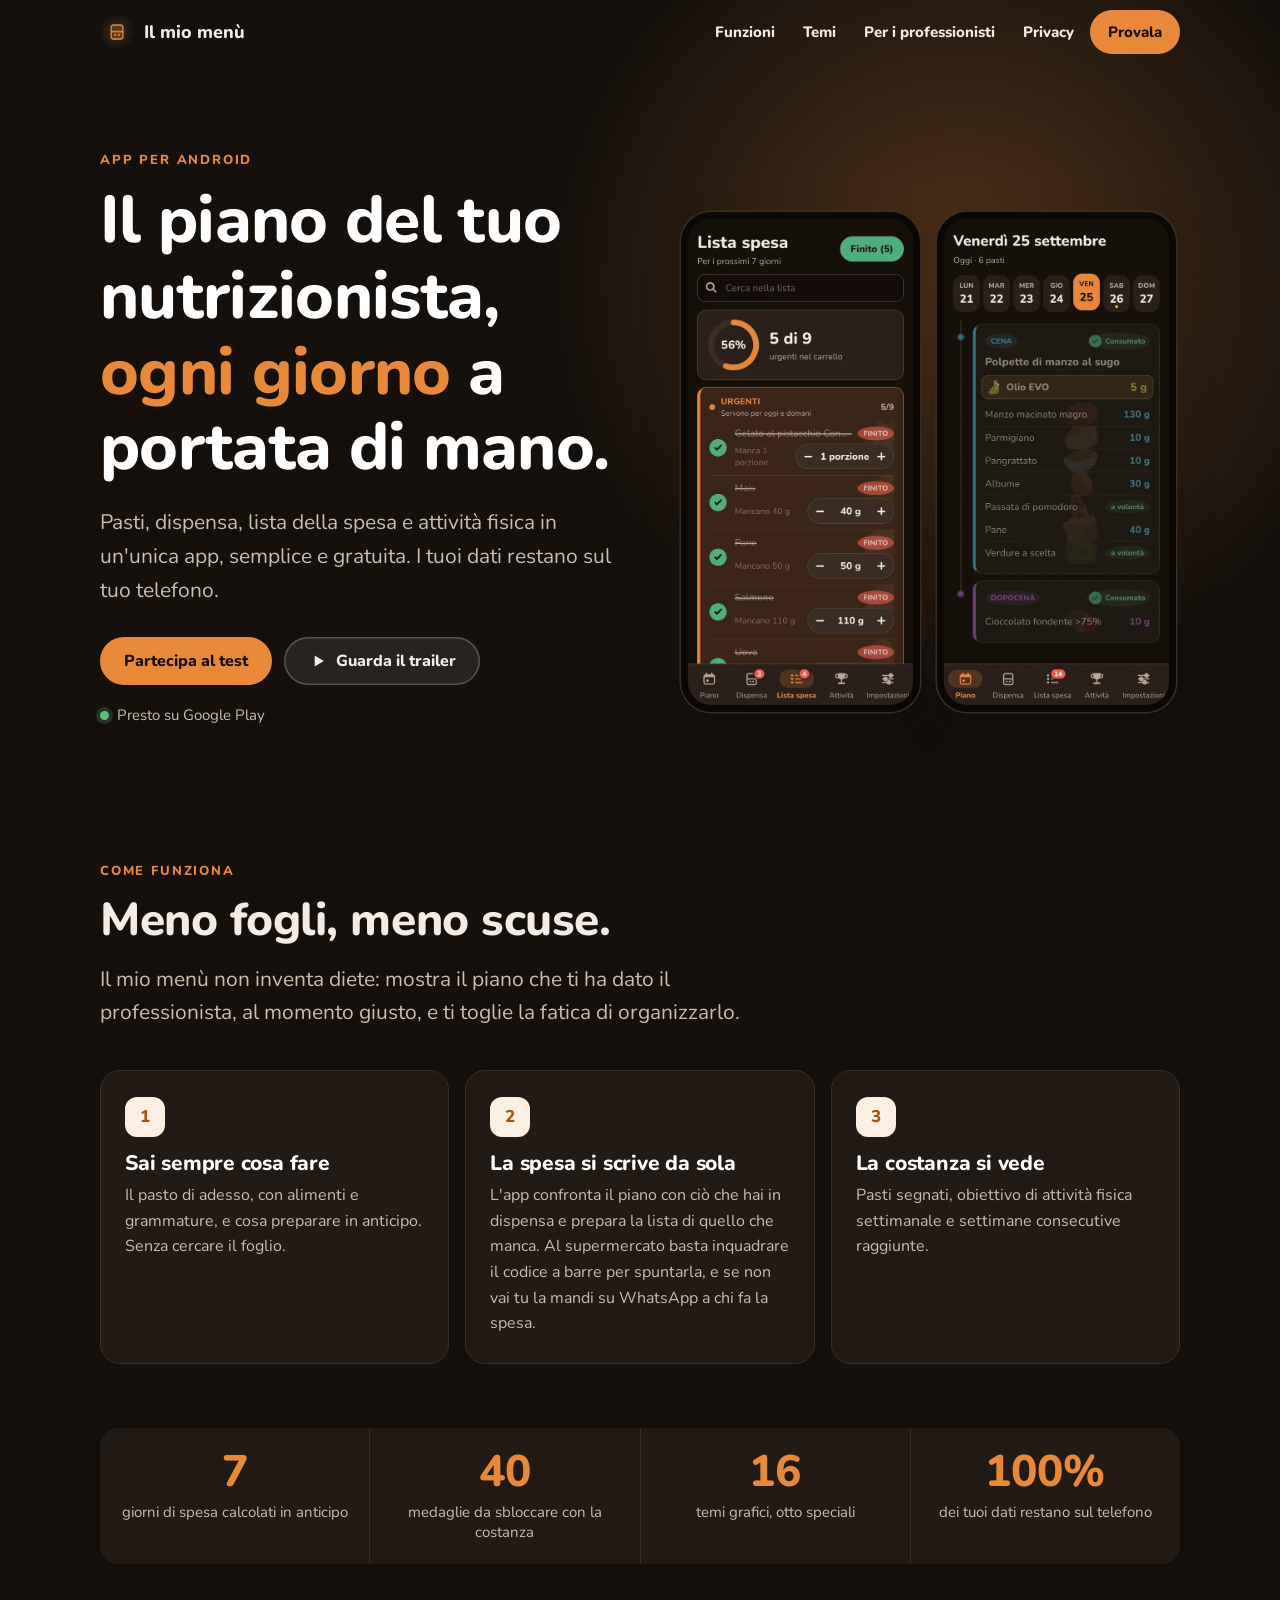
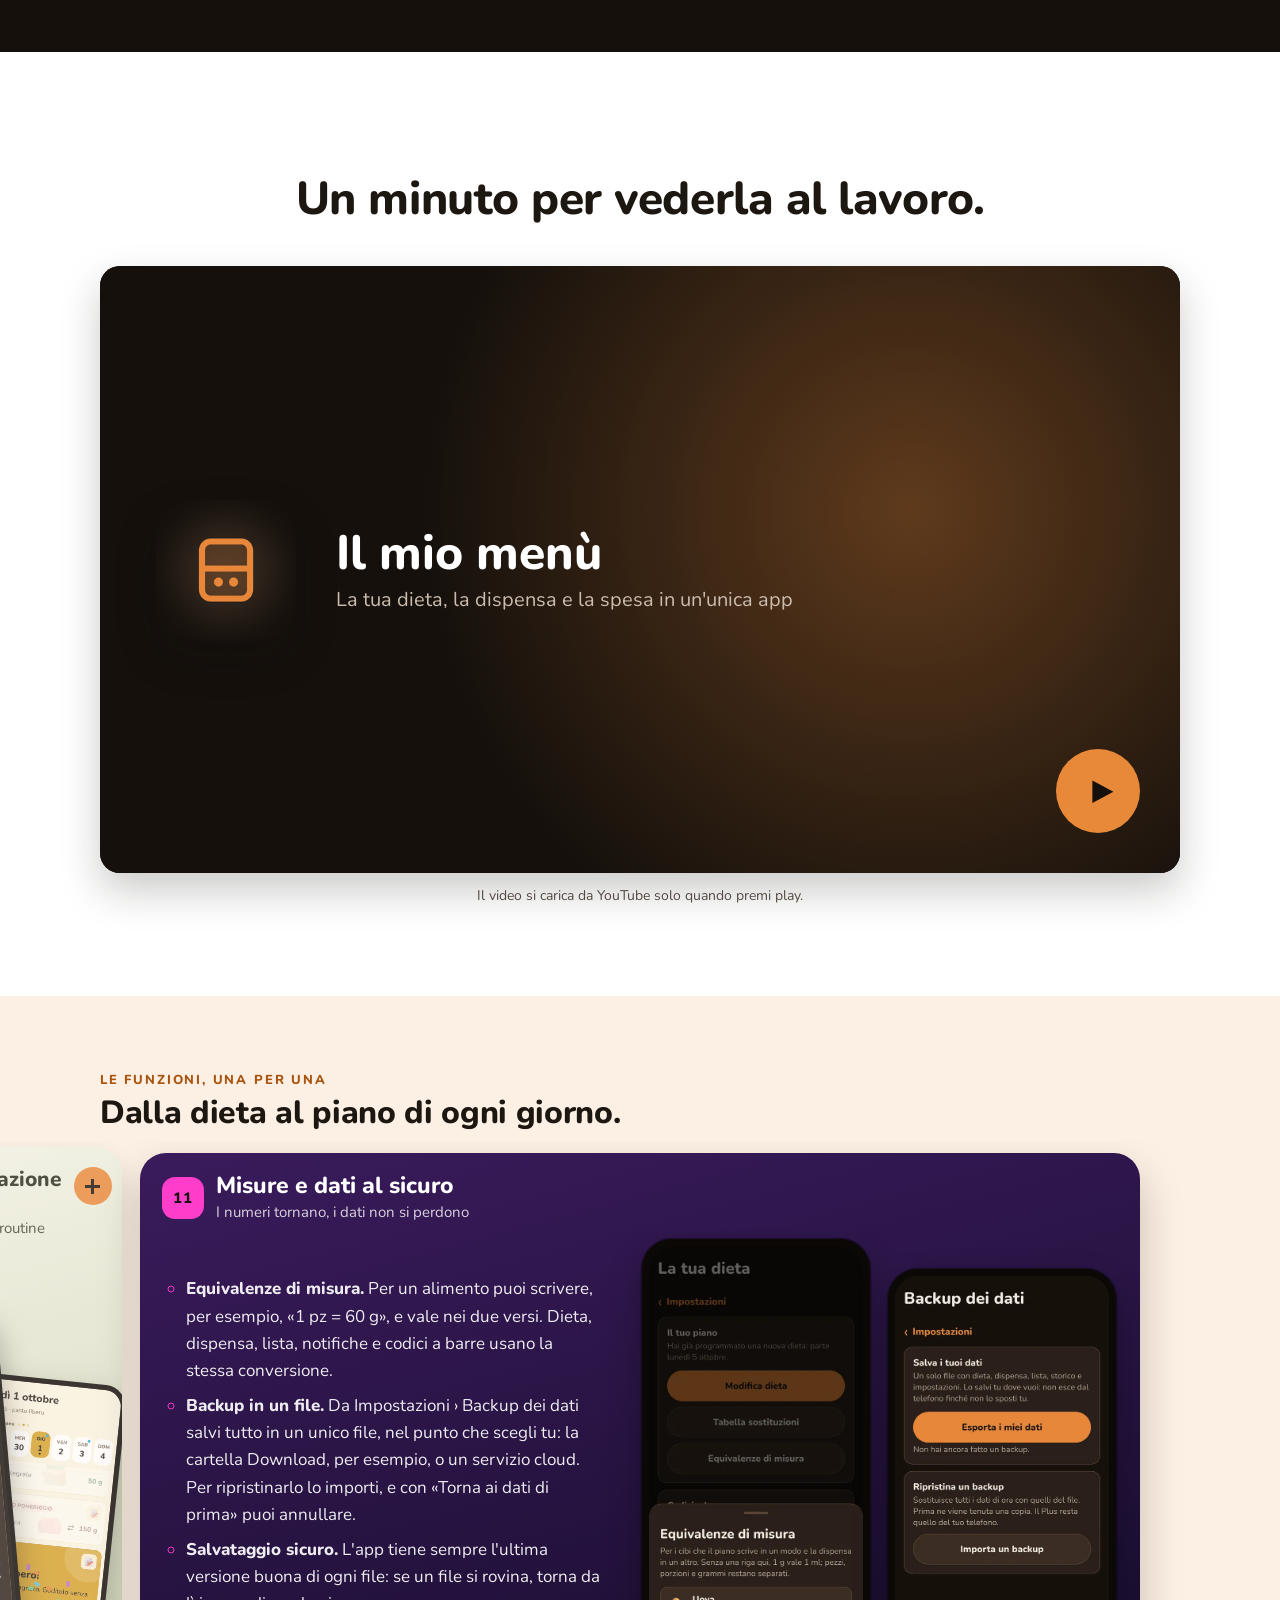
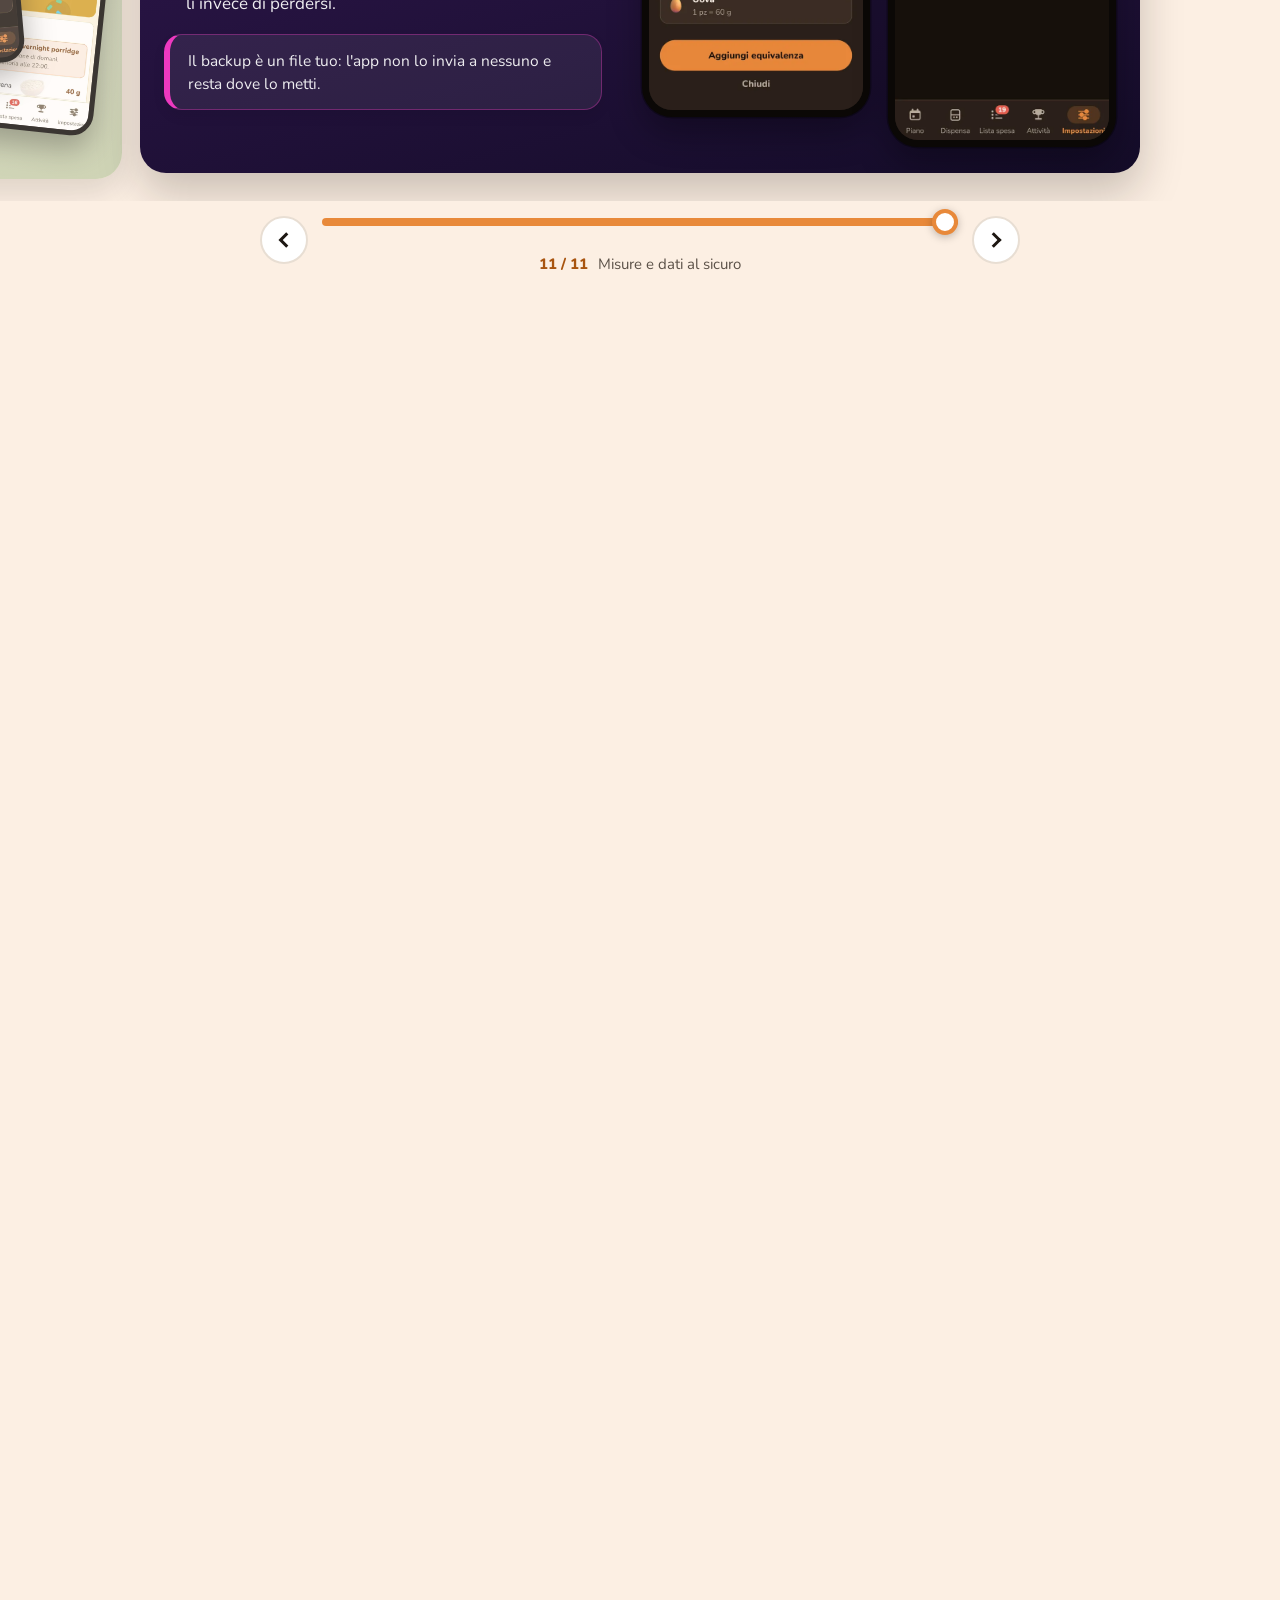
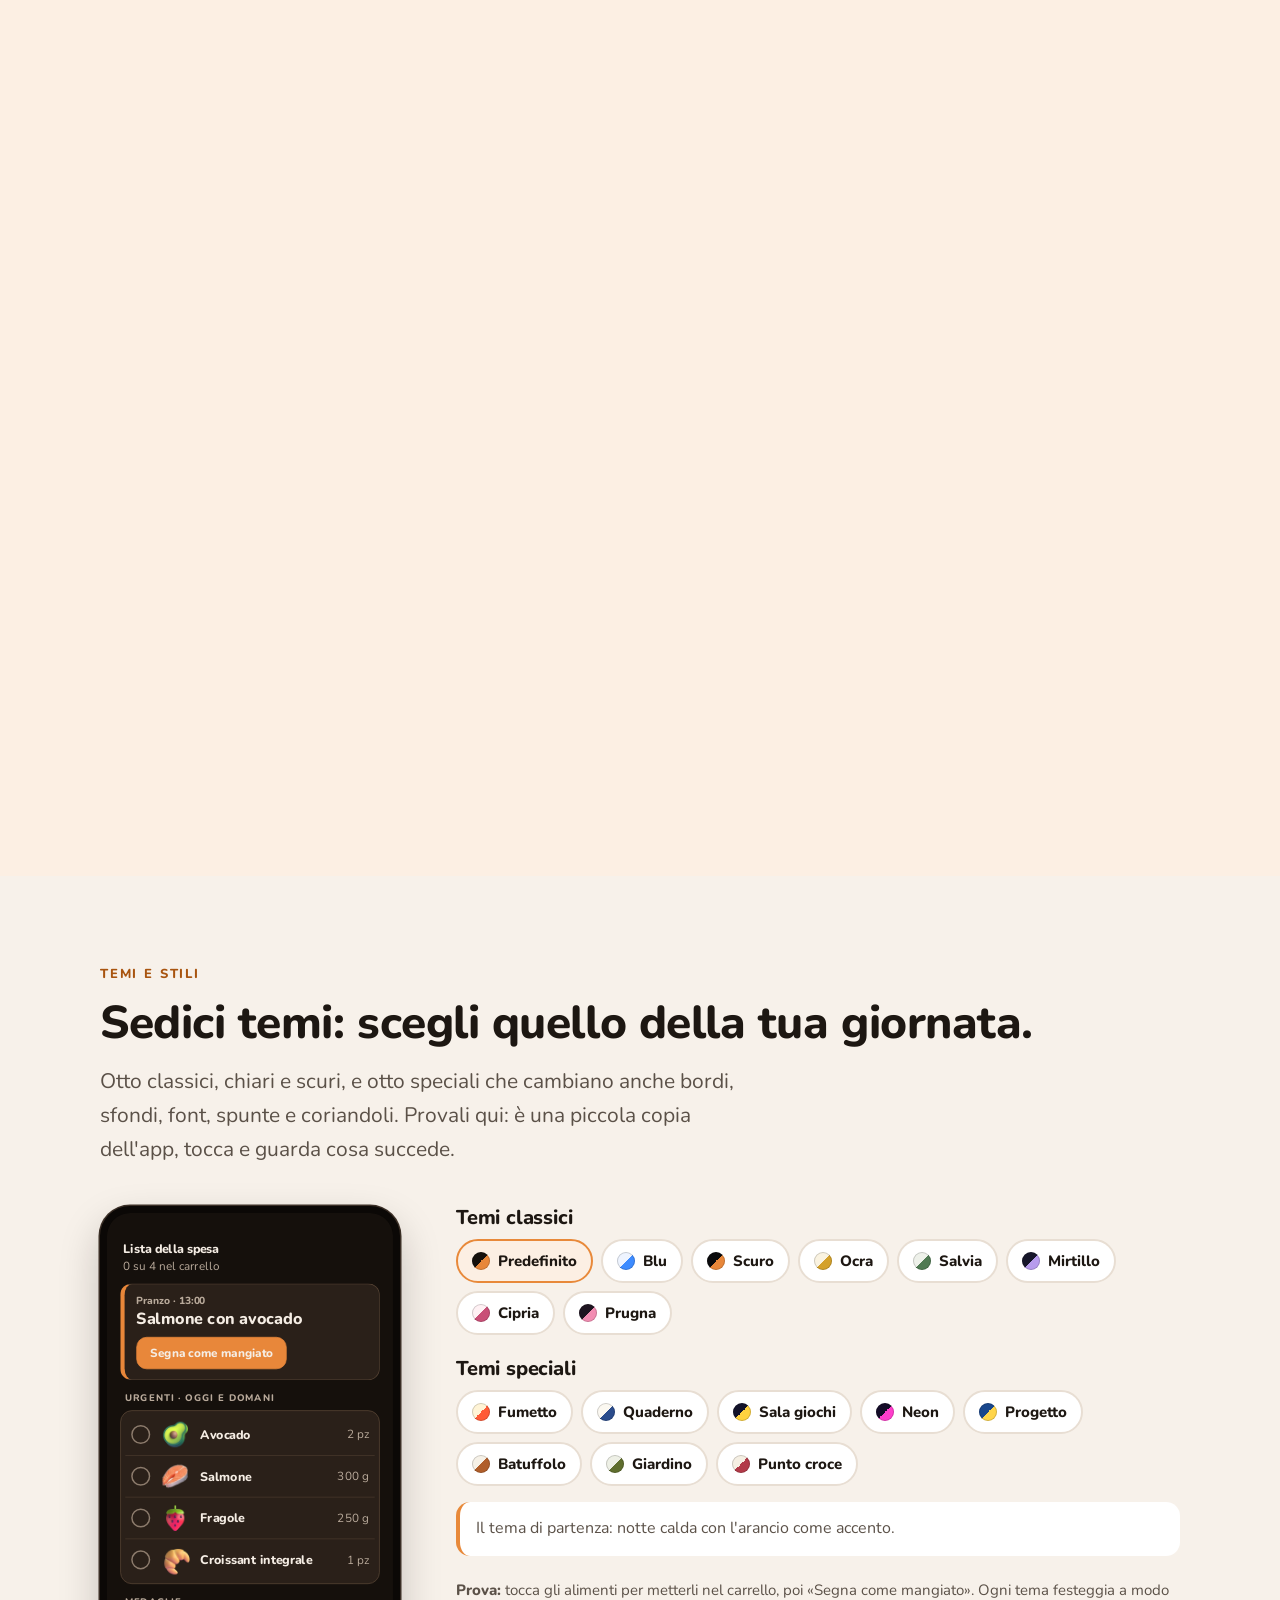
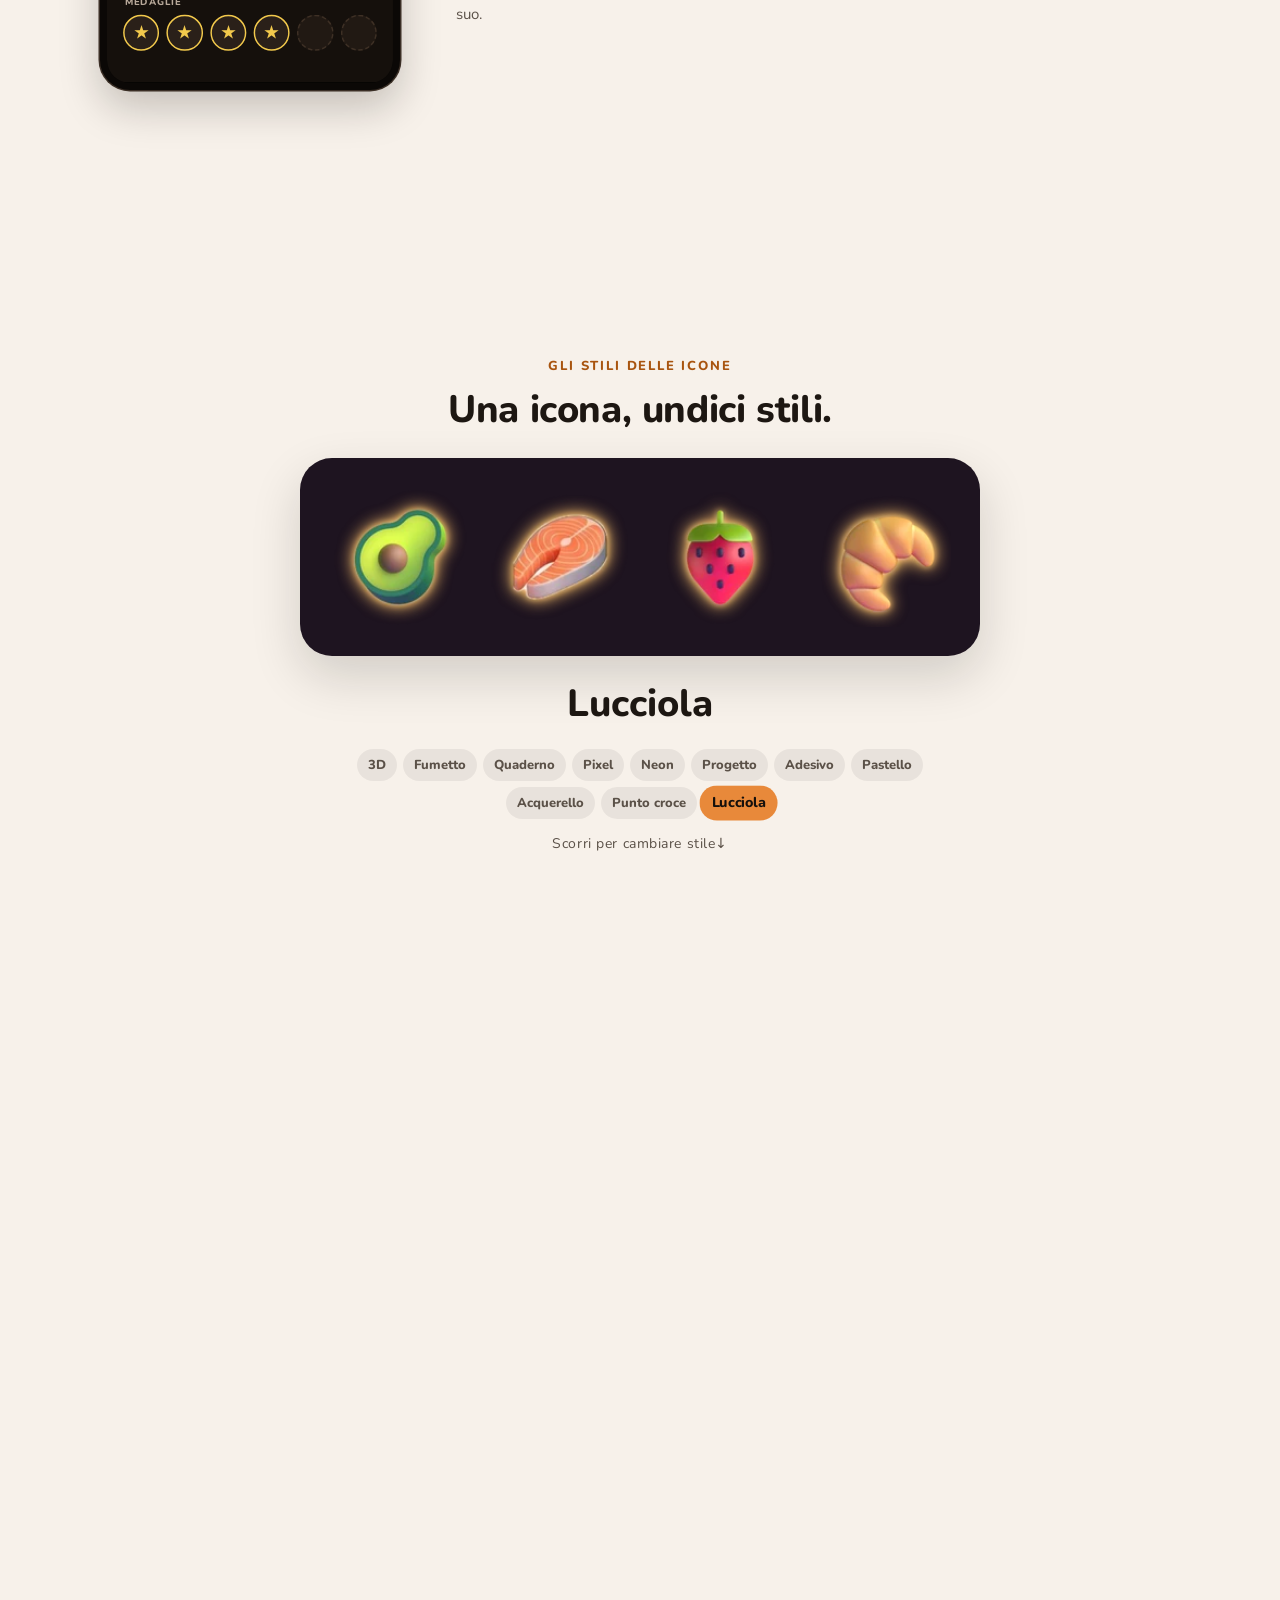
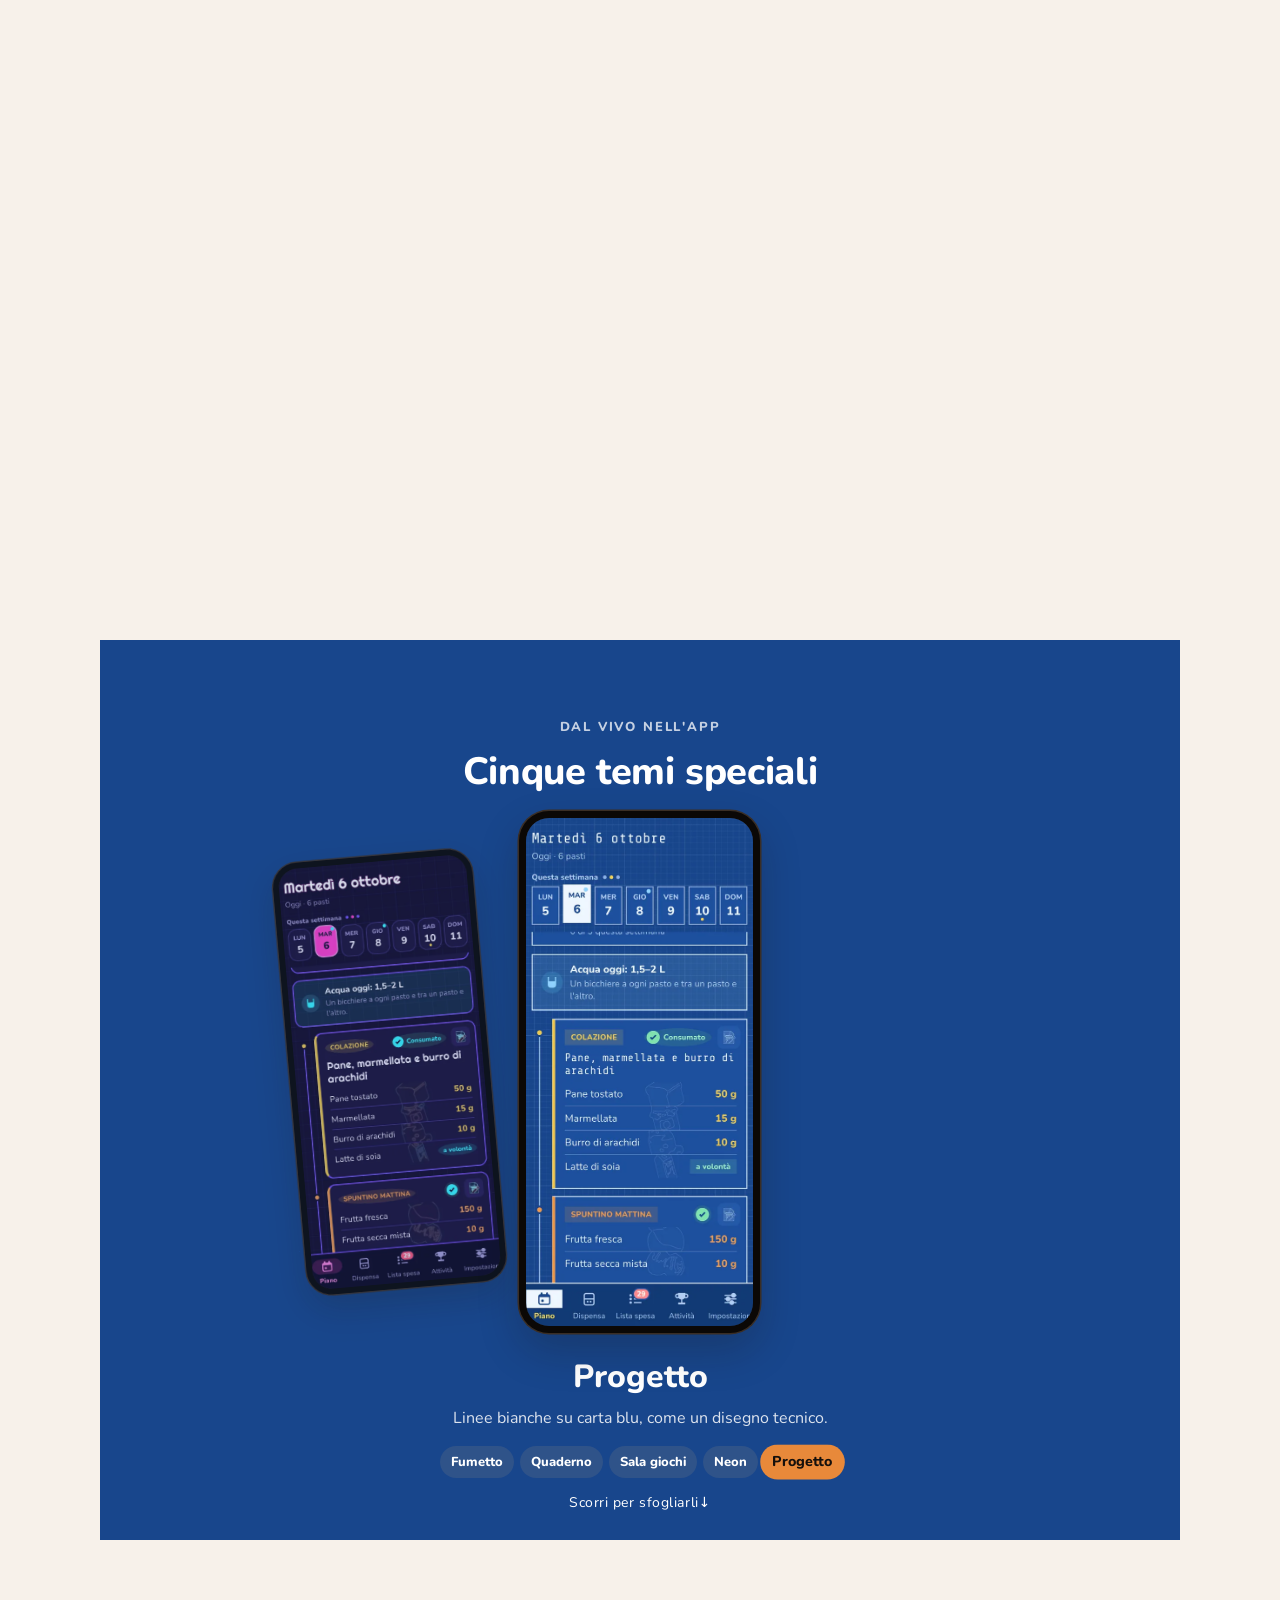
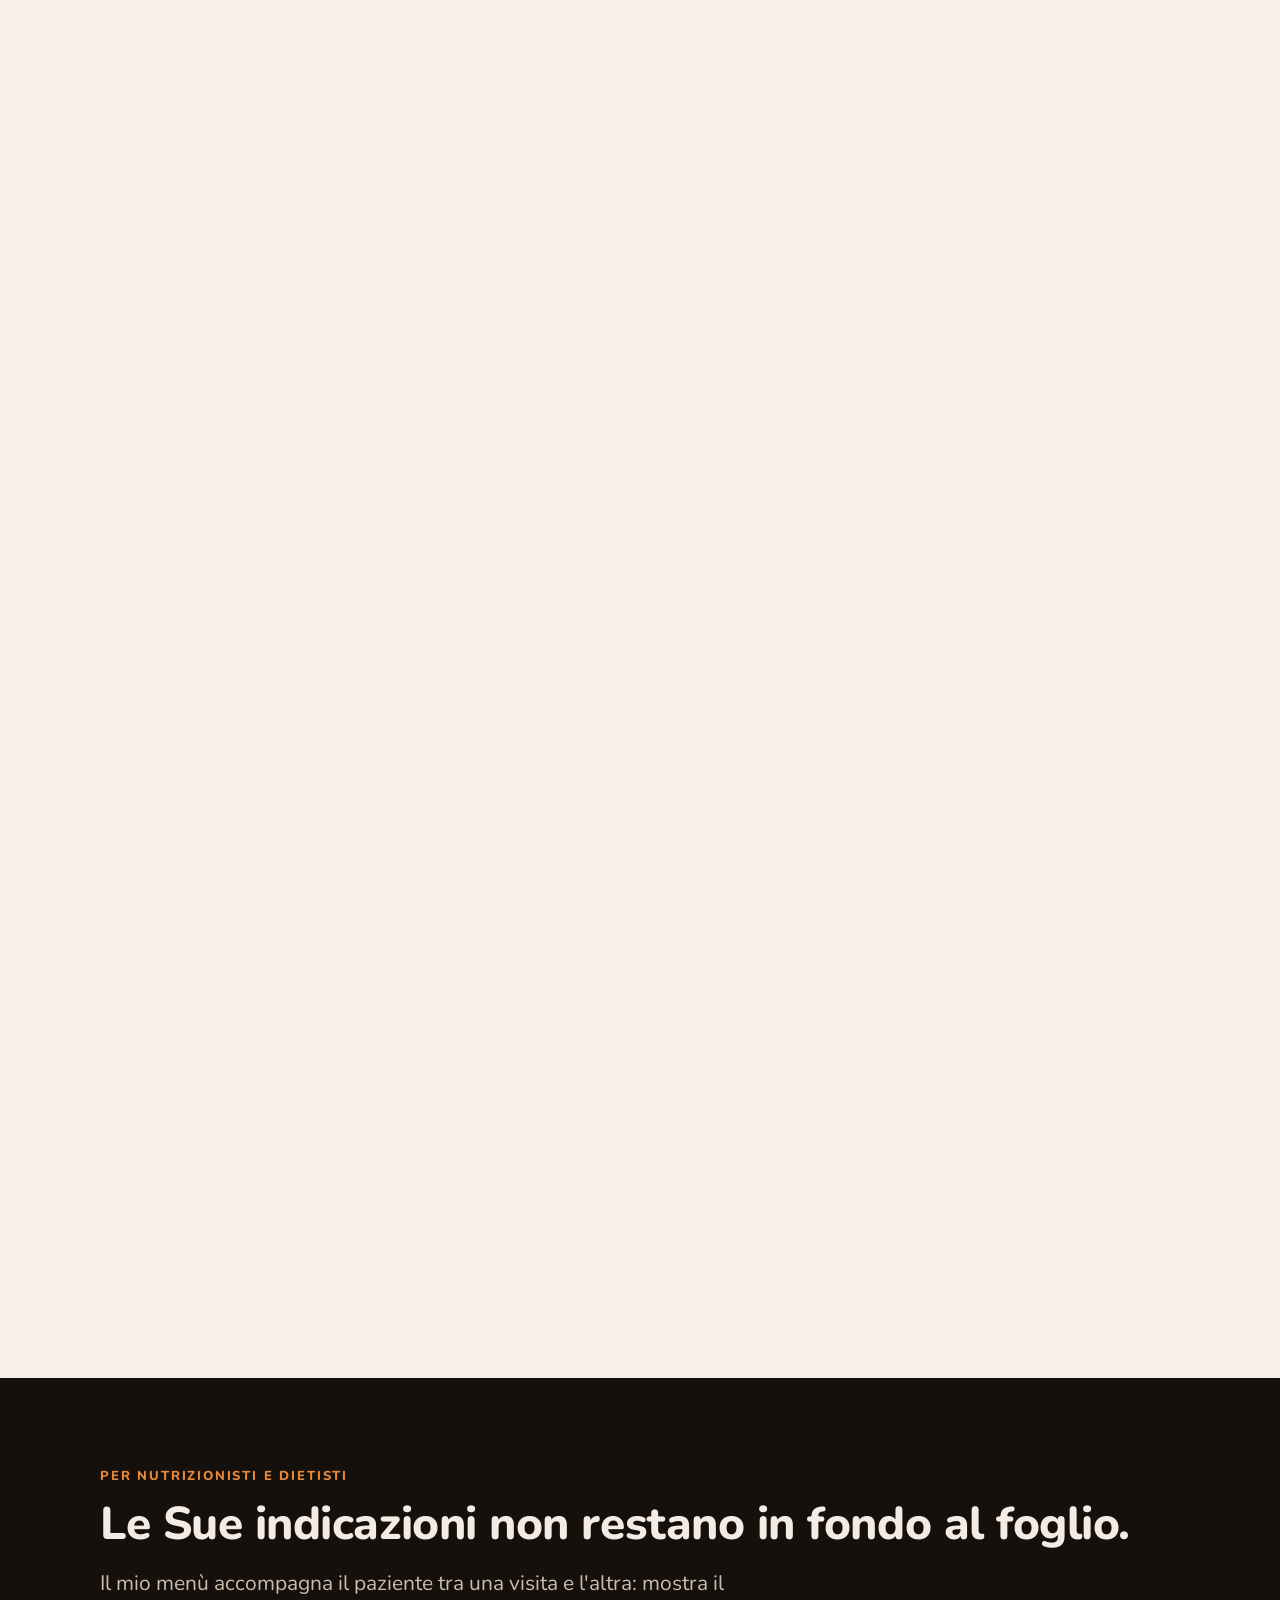
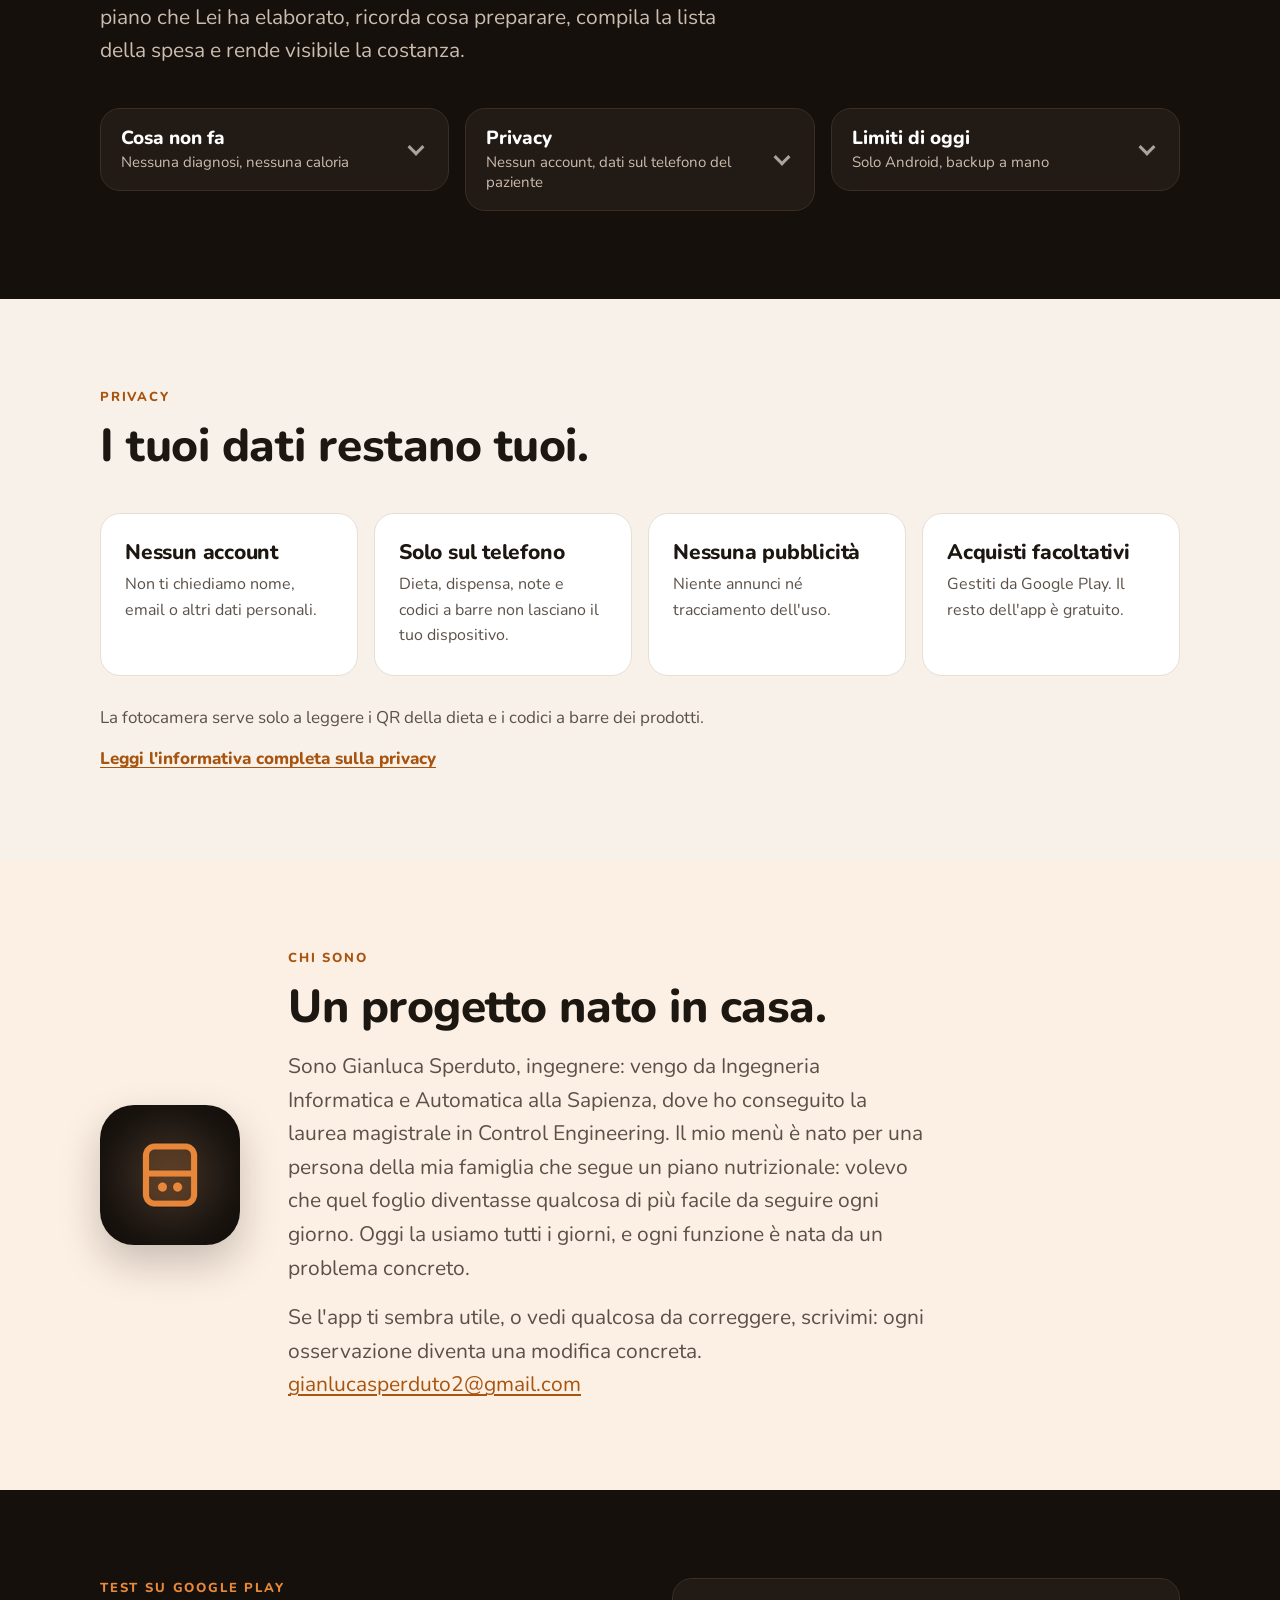
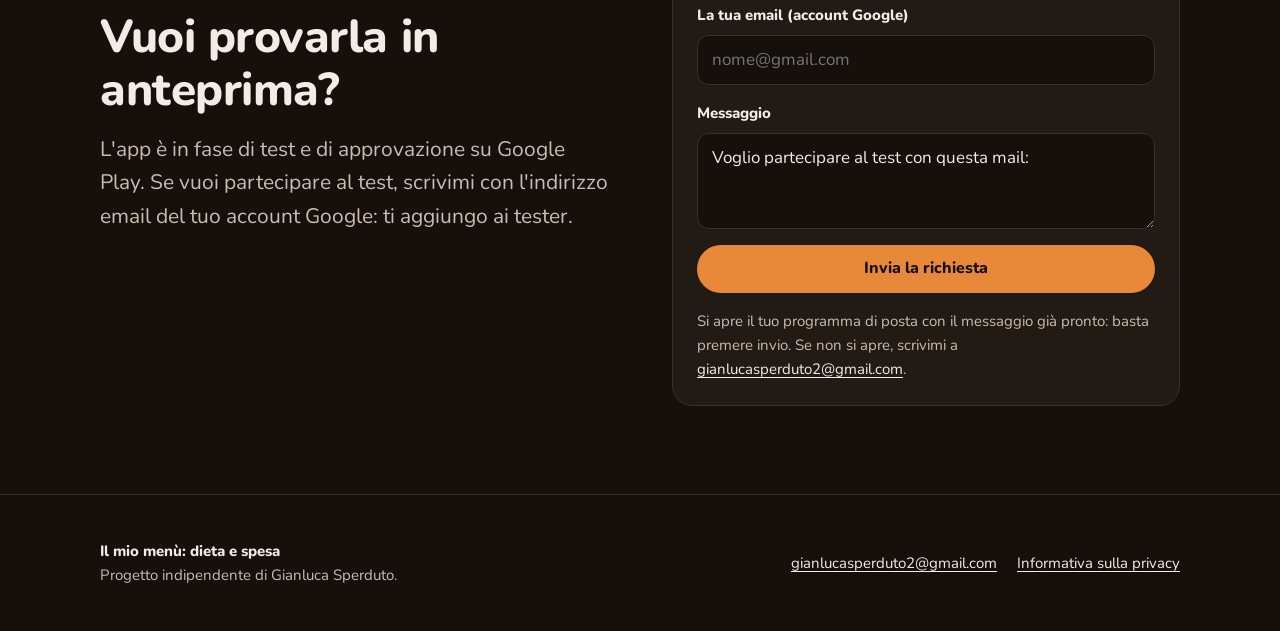
==== commit b124b7f2: "Sito (PC): il contenuto delle schede ha già la larghezza finale mentre la scheda si apre, niente tes" ====
--- a/index.html
+++ b/index.html
@@ -15,7 +15,7 @@
 <link rel="icon" href="favicon.ico" sizes="any">
 <link rel="apple-touch-icon" href="img/icon-192.png">
 <link rel="preload" href="fonts/Nunito-Bold.ttf" as="font" type="font/ttf" crossorigin>
-<link rel="stylesheet" href="styles.css?v=25">
+<link rel="stylesheet" href="styles.css?v=26">
 <script src="site.js?v=3" defer></script>
 <script src="temi.js?v=3" defer></script>
 <script src="scroll.js?v=5" defer></script>
--- a/styles.css
+++ b/styles.css
@@ -664,3 +664,10 @@
 .swipe .pin-hint::after { content: " ↔"; animation: none; }
 .swipe .deck { height: min(56svh, 520px); }
 .swipe .dphone { margin-left: calc(min(56svh, 520px) * 540 / 1169 / -2); }
+
+/* PC: mentre una scheda si allarga o si stringe, il contenuto ha già la sua larghezza finale e viene solo scoperto:
+   niente testo che si riadatta a ogni fotogramma (era lento e brutto da vedere). */
+.hp-on .fcard:not(.open) .fc-btn { width: min(78vw, 290px); }
+.hp-on .fcard.open .fc-btn, .hp-on .fcard.open .fc-detail { width: var(--ow, 940px); flex: none; }
+.hp-on .fcard.open { contain: layout paint; }
+.hp-on .fcard { contain: layout; }
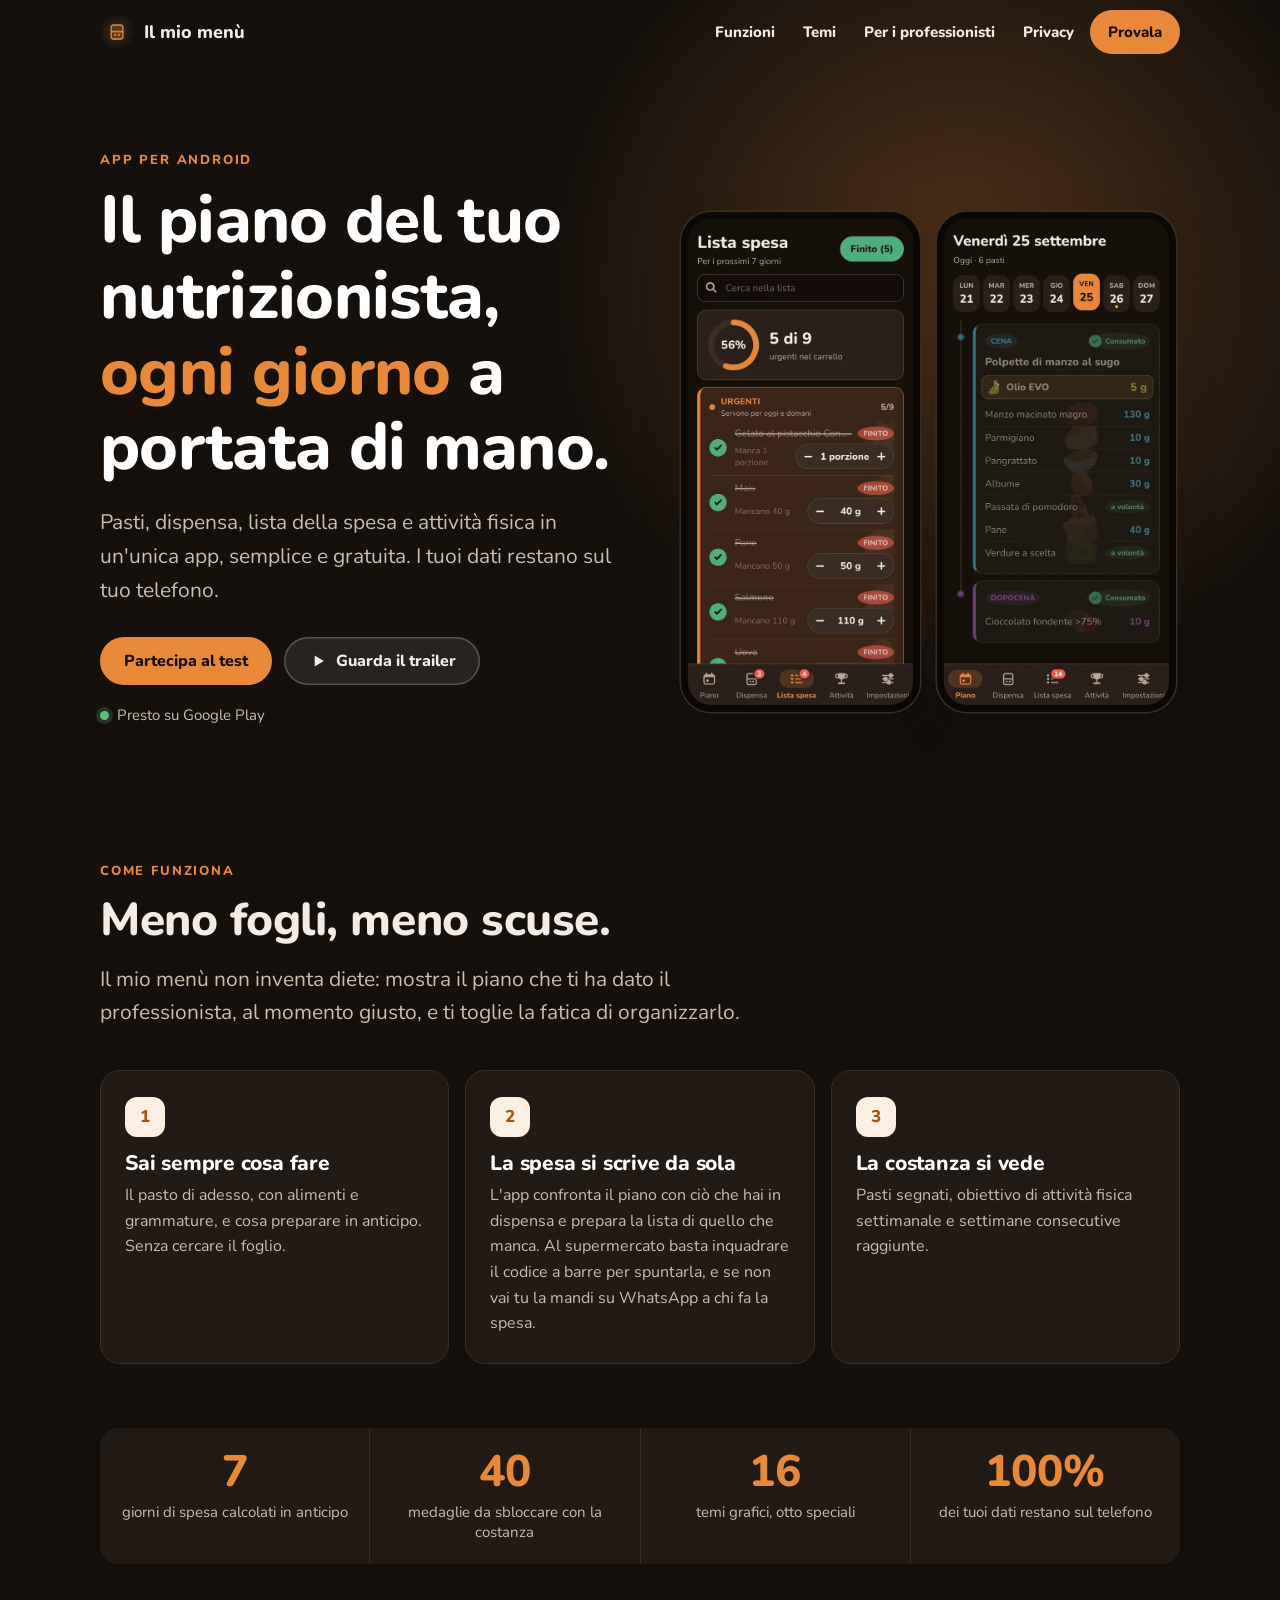
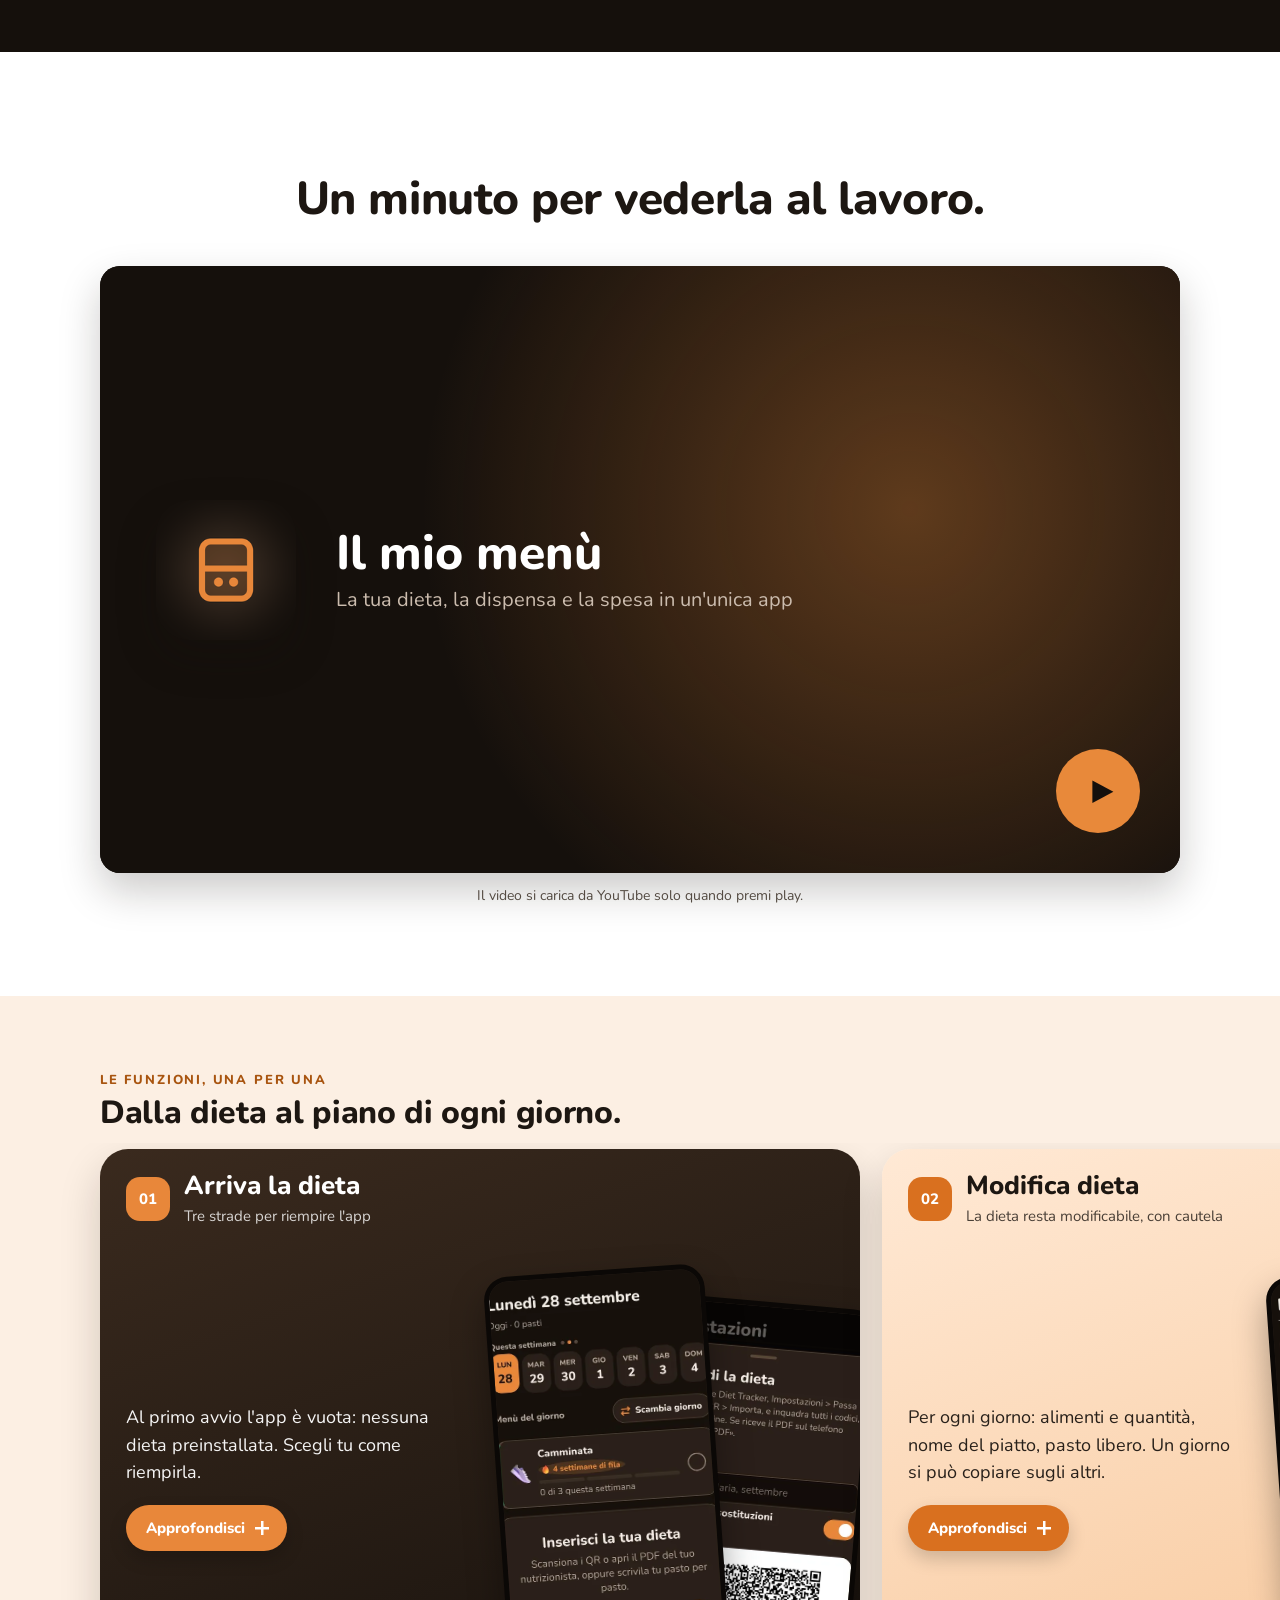
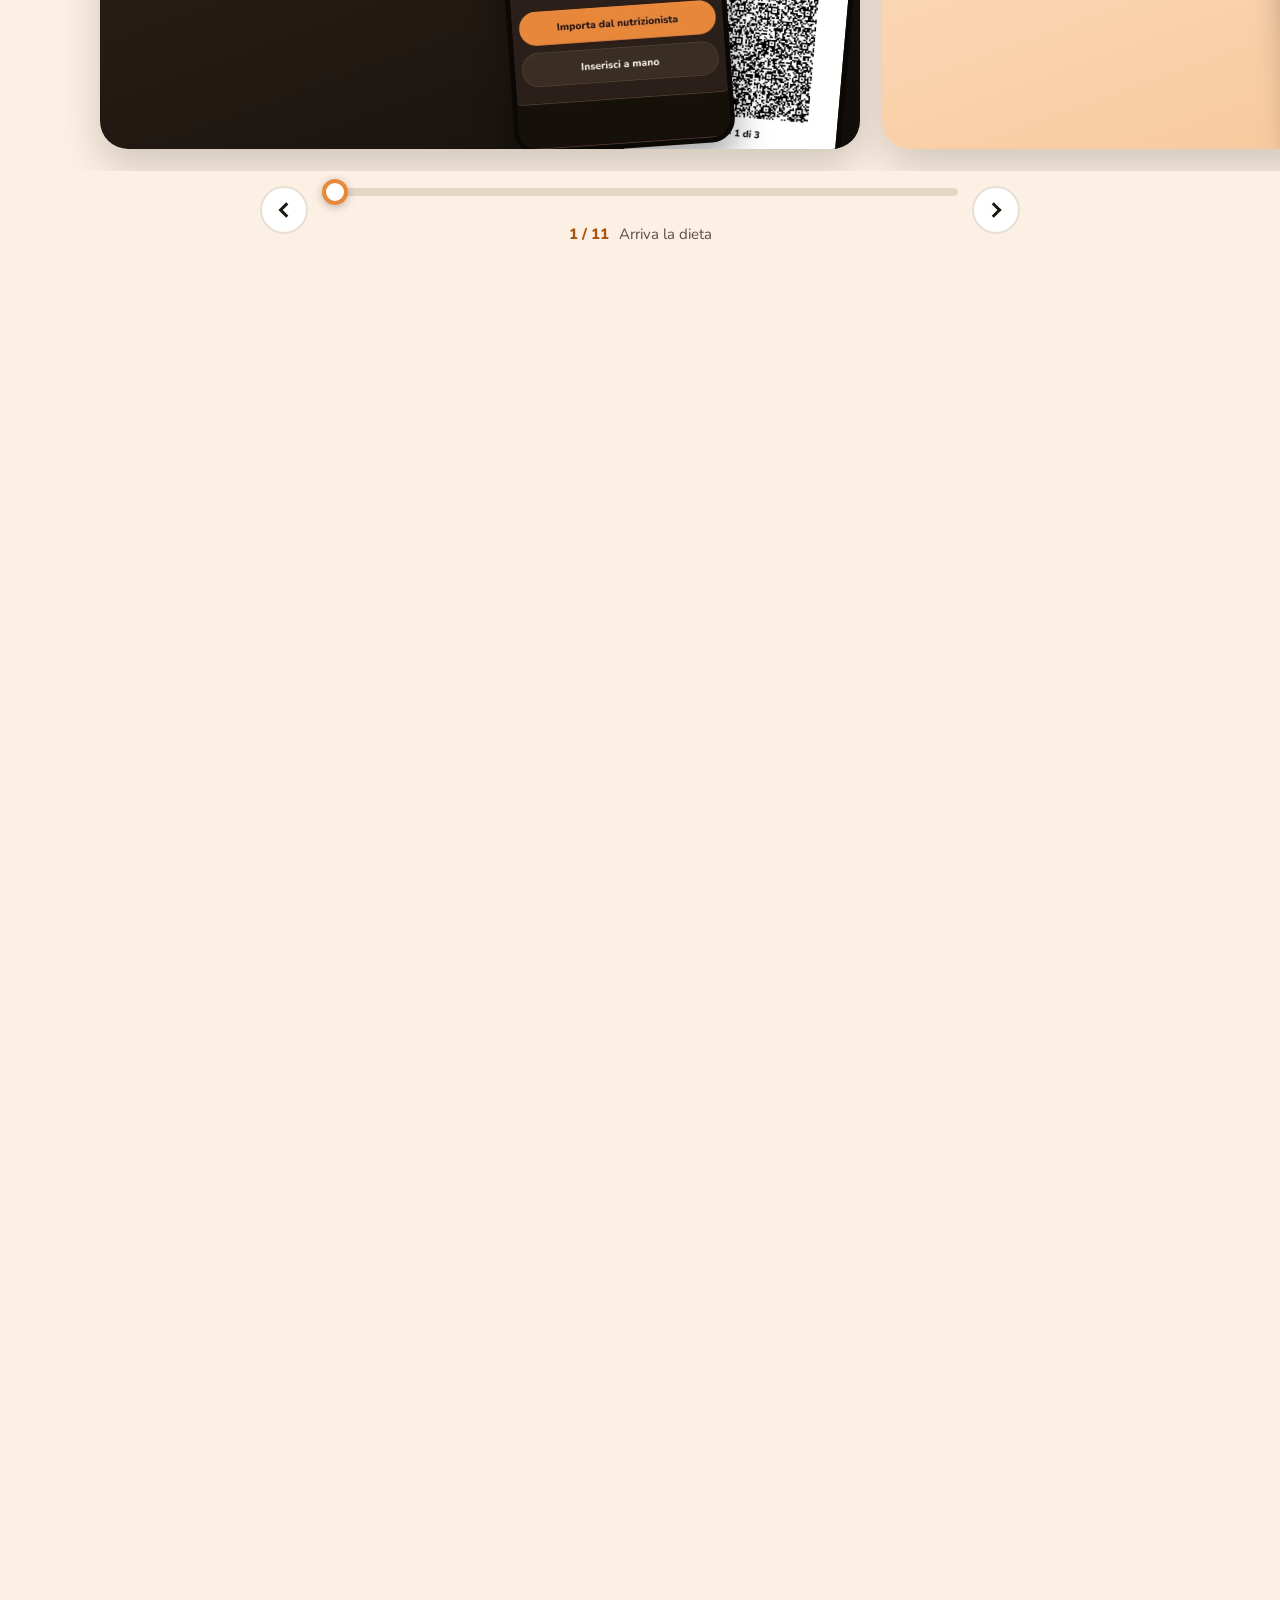
==== commit 0bda4fe0: "Sito: funzioni di nuovo a scorrimento laterale guidato dalla pagina, schede già aperte di misura fis" ====
--- a/index.html
+++ b/index.html
@@ -15,11 +15,11 @@
 <link rel="icon" href="favicon.ico" sizes="any">
 <link rel="apple-touch-icon" href="img/icon-192.png">
 <link rel="preload" href="fonts/Nunito-Bold.ttf" as="font" type="font/ttf" crossorigin>
-<link rel="stylesheet" href="styles.css?v=26">
+<link rel="stylesheet" href="styles.css?v=28">
 <script src="site.js?v=3" defer></script>
 <script src="temi.js?v=3" defer></script>
-<script src="scroll.js?v=5" defer></script>
-<script src="tendine.js?v=5" defer></script>
+<script src="scroll.js?v=6" defer></script>
+<script src="tendine.js?v=6" defer></script>
 </head>
 <body>
 <a class="skip" href="#main">Vai al contenuto</a>
@@ -109,80 +109,72 @@
       <div class="hp-view">
         <ul class="fstrip" id="fstrip">
         <li class="fcard v0" id="f1">
-          <button type="button" class="fc-btn" aria-expanded="false" aria-controls="fd1">
-            <span class="fc-head"><span class="fc-n">01</span><span class="fc-t"><b>Arriva la dieta</b><small>Tre strade per riempire l'app</small></span><span class="fc-go" aria-hidden="true"><i></i></span></span>
-            <span class="fc-img"><img class="fc-p1" src="img/primo-avvio.webp" alt="" width="540" height="1169" loading="lazy"><img class="fc-p2" src="img/qr.webp" alt="" width="540" height="1169" loading="lazy"></span>
-          </button>
-          <div class="fc-detail" id="fd1" role="region" aria-label="Arriva la dieta"></div>
-          <template><div class="feature">
-      <div class="text">
-        <p>Al primo avvio l'app è vuota: nessuna dieta preinstallata. Scegli tu come riempirla.</p>
+          <article class="fc" aria-labelledby="ft1">
+            <header class="fc-head"><span class="fc-n">01</span><span class="fc-t"><b id="ft1">Arriva la dieta</b><small>Tre strade per riempire l'app</small></span></header>
+            <div class="fc-body">
+              <div class="fc-text"><p class="fc-lead">Al primo avvio l'app è vuota: nessuna dieta preinstallata. Scegli tu come riempirla.</p><button type="button" class="fc-more" aria-expanded="false" aria-controls="fm1">Approfondisci<i aria-hidden="true"></i></button></div>
+              <div class="fc-img"><img class="fc-p1" src="img/primo-avvio.webp" alt="" width="540" height="1169" loading="lazy"><img class="fc-p2" src="img/qr.webp" alt="" width="540" height="1169" loading="lazy"></div>
+            </div>
+            <div class="fc-panel" id="fm1" role="region" aria-label="Arriva la dieta: tutti i dettagli" hidden>
+              <div class="fc-panel-top"><b>Arriva la dieta</b><button type="button" class="fc-close" aria-label="Chiudi i dettagli"></button></div>
+              <div class="fc-panel-in"><p>Al primo avvio l'app è vuota: nessuna dieta preinstallata. Scegli tu come riempirla.</p>
         <ul>
           <li><b>A mano</b>, copiando il foglio del nutrizionista: alimenti, grammature, nomi dei piatti.</li>
           <li><b>Con i QR o con il PDF</b> ricevuto: si inquadrano i codici in qualsiasi ordine, oppure si apre il PDF e non serve la fotocamera.</li>
           <li>La dieta importata si apre come bozza e diventa attiva solo dopo la conferma.</li>
         </ul>
-        <p class="note"><b>Per il professionista</b> Chi prepara le diete può usare il costruttore della dieta, un file HTML che si apre nel browser anche senza internet: si compone il piano e si scarica il PDF con i QR. Nessun dato viene inviato a nessuno.</p>
-      </div>
-      <div class="phones">
-        <div class="phone"><img src="img/primo-avvio.webp" alt="Primo avvio: inserisci la tua dieta" width="540" height="1169" loading="lazy"></div>
-        <div class="phone"><img src="img/qr.webp" alt="Condividi la dieta con un codice QR" width="540" height="1169" loading="lazy"></div>
-      </div>
-      </div></template>
+        <p class="note"><b>Per il professionista</b> Chi prepara le diete può usare il costruttore della dieta, un file HTML che si apre nel browser anche senza internet: si compone il piano e si scarica il PDF con i QR. Nessun dato viene inviato a nessuno.</p></div>
+            </div>
+          </article>
         </li>
         <li class="fcard v1" id="f2">
-          <button type="button" class="fc-btn" aria-expanded="false" aria-controls="fd2">
-            <span class="fc-head"><span class="fc-n">02</span><span class="fc-t"><b>Modifica dieta</b><small>La dieta resta modificabile, con cautela</small></span><span class="fc-go" aria-hidden="true"><i></i></span></span>
-            <span class="fc-img"><img class="fc-p1" src="img/modifica-dieta.webp" alt="" width="540" height="1169" loading="lazy"><img class="fc-p2" src="img/consigli-dieta.webp" alt="" width="540" height="1169" loading="lazy"></span>
-          </button>
-          <div class="fc-detail" id="fd2" role="region" aria-label="Modifica dieta"></div>
-          <template><div class="feature flip">
-      <div class="text">
-        <p>Per ogni giorno: alimenti e quantità, nome del piatto, pasto libero. Un giorno si può copiare sugli altri.</p>
+          <article class="fc" aria-labelledby="ft2">
+            <header class="fc-head"><span class="fc-n">02</span><span class="fc-t"><b id="ft2">Modifica dieta</b><small>La dieta resta modificabile, con cautela</small></span></header>
+            <div class="fc-body">
+              <div class="fc-text"><p class="fc-lead">Per ogni giorno: alimenti e quantità, nome del piatto, pasto libero. Un giorno si può copiare sugli altri.</p><button type="button" class="fc-more" aria-expanded="false" aria-controls="fm2">Approfondisci<i aria-hidden="true"></i></button></div>
+              <div class="fc-img"><img class="fc-p1" src="img/modifica-dieta.webp" alt="" width="540" height="1169" loading="lazy"><img class="fc-p2" src="img/consigli-dieta.webp" alt="" width="540" height="1169" loading="lazy"></div>
+            </div>
+            <div class="fc-panel" id="fm2" role="region" aria-label="Modifica dieta: tutti i dettagli" hidden>
+              <div class="fc-panel-top"><b>Modifica dieta</b><button type="button" class="fc-close" aria-label="Chiudi i dettagli"></button></div>
+              <div class="fc-panel-in"><p>Per ogni giorno: alimenti e quantità, nome del piatto, pasto libero. Un giorno si può copiare sugli altri.</p>
         <ul>
           <li>Consigli della dieta: l'acqua della giornata, consigli prima dei pasti scelti, alimenti in evidenza (per esempio l'olio).</li>
           <li>Ogni modifica chiede «Sei sicuro?» e da quando vale: da subito o dal lunedì successivo.</li>
           <li>Le diete si salvano con un nome; la dieta ricevuta si può sempre ripristinare.</li>
         </ul>
-        <p class="note"><b>Per il professionista</b> Consigli e promemoria viaggiano nei QR insieme alla dieta e arrivano al paziente come li ha scritti.</p>
-      </div>
-      <div class="phones">
-        <div class="phone"><img src="img/modifica-dieta.webp" alt="Modifica dieta: alimenti e grammature di un pasto" width="540" height="1169" loading="lazy"></div>
-        <div class="phone"><img src="img/consigli-dieta.webp" alt="Consigli della dieta e alimenti in evidenza" width="540" height="1169" loading="lazy"></div>
-      </div>
-      </div></template>
+        <p class="note"><b>Per il professionista</b> Consigli e promemoria viaggiano nei QR insieme alla dieta e arrivano al paziente come li ha scritti.</p></div>
+            </div>
+          </article>
         </li>
         <li class="fcard v2" id="f3">
-          <button type="button" class="fc-btn" aria-expanded="false" aria-controls="fd3">
-            <span class="fc-head"><span class="fc-n">03</span><span class="fc-t"><b>Il piano del giorno</b><small>Cosa mangiare adesso, senza cercare il foglio</small></span><span class="fc-go" aria-hidden="true"><i></i></span></span>
-            <span class="fc-img"><img class="fc-p1" src="img/piano.webp" alt="" width="540" height="1169" loading="lazy"><img class="fc-p2" src="img/prossimo-pasto.webp" alt="" width="540" height="1169" loading="lazy"></span>
-          </button>
-          <div class="fc-detail" id="fd3" role="region" aria-label="Il piano del giorno"></div>
-          <template><div class="feature">
-      <div class="text">
-        <p>All'apertura i pasti di oggi con alimenti e grammature, il prossimo pasto in evidenza. Con uno scorrimento laterale si passa al giorno dopo.</p>
+          <article class="fc" aria-labelledby="ft3">
+            <header class="fc-head"><span class="fc-n">03</span><span class="fc-t"><b id="ft3">Il piano del giorno</b><small>Cosa mangiare adesso, senza cercare il foglio</small></span></header>
+            <div class="fc-body">
+              <div class="fc-text"><p class="fc-lead">All'apertura i pasti di oggi con alimenti e grammature, il prossimo pasto in evidenza. Con uno scorrimento laterale si passa al giorno dopo.</p><button type="button" class="fc-more" aria-expanded="false" aria-controls="fm3">Approfondisci<i aria-hidden="true"></i></button></div>
+              <div class="fc-img"><img class="fc-p1" src="img/piano.webp" alt="" width="540" height="1169" loading="lazy"><img class="fc-p2" src="img/prossimo-pasto.webp" alt="" width="540" height="1169" loading="lazy"></div>
+            </div>
+            <div class="fc-panel" id="fm3" role="region" aria-label="Il piano del giorno: tutti i dettagli" hidden>
+              <div class="fc-panel-top"><b>Il piano del giorno</b><button type="button" class="fc-close" aria-label="Chiudi i dettagli"></button></div>
+              <div class="fc-panel-in"><p>All'apertura i pasti di oggi con alimenti e grammature, il prossimo pasto in evidenza. Con uno scorrimento laterale si passa al giorno dopo.</p>
         <ul>
           <li><b>Segna come mangiato</b>: il pasto si sbiadisce e gli alimenti escono dalla dispensa. La spunta automatica lo fa all'orario del pasto.</li>
           <li>I consigli compaiono al momento giusto: l'acqua in cima, un consiglio prima di pranzo e cena, l'olio nel riquadro dorato.</li>
           <li><b>Promemoria di preparazione</b>: «metti a cuocere il farro» 40 minuti prima, o la sera prima.</li>
           <li>Si sfogliano anche le settimane passate, ognuna con la dieta com'era allora.</li>
-        </ul>
-      </div>
-      <div class="phones">
-        <div class="phone"><img src="img/piano.webp" alt="Il piano del giorno" width="540" height="1169" loading="lazy"></div>
-        <div class="phone"><img src="img/prossimo-pasto.webp" alt="Il prossimo pasto in evidenza con l'olio nel riquadro dorato" width="540" height="1169" loading="lazy"></div>
-      </div>
-      </div></template>
+        </ul></div>
+            </div>
+          </article>
         </li>
         <li class="fcard v3" id="f4">
-          <button type="button" class="fc-btn" aria-expanded="false" aria-controls="fd4">
-            <span class="fc-head"><span class="fc-n">04</span><span class="fc-t"><b>Imprevisti</b><small>Flessibile, senza uscire dal piano</small></span><span class="fc-go" aria-hidden="true"><i></i></span></span>
-            <span class="fc-img"><img class="fc-p1" src="img/sostituzioni.webp" alt="" width="540" height="1169" loading="lazy"><img class="fc-p2" src="img/scambia.webp" alt="" width="540" height="1169" loading="lazy"></span>
-          </button>
-          <div class="fc-detail" id="fd4" role="region" aria-label="Imprevisti"></div>
-          <template><div class="feature flip">
-      <div class="text">
-        <p>La tabella sostituzioni raccoglie gruppi di alimenti equivalenti alle dosi scritte. Senza tabella, nel Piano non compare nessuna sostituzione.</p>
+          <article class="fc" aria-labelledby="ft4">
+            <header class="fc-head"><span class="fc-n">04</span><span class="fc-t"><b id="ft4">Imprevisti</b><small>Flessibile, senza uscire dal piano</small></span></header>
+            <div class="fc-body">
+              <div class="fc-text"><p class="fc-lead">La tabella sostituzioni raccoglie gruppi di alimenti equivalenti alle dosi scritte. Senza tabella, nel Piano non compare nessuna sostituzione.</p><button type="button" class="fc-more" aria-expanded="false" aria-controls="fm4">Approfondisci<i aria-hidden="true"></i></button></div>
+              <div class="fc-img"><img class="fc-p1" src="img/sostituzioni.webp" alt="" width="540" height="1169" loading="lazy"><img class="fc-p2" src="img/scambia.webp" alt="" width="540" height="1169" loading="lazy"></div>
+            </div>
+            <div class="fc-panel" id="fm4" role="region" aria-label="Imprevisti: tutti i dettagli" hidden>
+              <div class="fc-panel-top"><b>Imprevisti</b><button type="button" class="fc-close" aria-label="Chiudi i dettagli"></button></div>
+              <div class="fc-panel-in"><p>La tabella sostituzioni raccoglie gruppi di alimenti equivalenti alle dosi scritte. Senza tabella, nel Piano non compare nessuna sostituzione.</p>
         <ul>
           <li>Gli alimenti sostituibili hanno il simbolo ⇄: un tocco mostra gli equivalenti, con la grammatura ricalcolata in proporzione. Vale solo per quel pasto.</li>
           <li><b>Scambia giorno</b>: il menù di oggi si scambia con un altro giorno della settimana, sempre con Annulla.</li>
@@ -190,39 +182,34 @@
           <li><b>Scambi tra giorni</b>: alcuni gruppi (per esempio gelato e cioccolato) si spostano tra i giorni invece di sostituirsi.</li>
           <li>Tutto questo vale anche per la settimana prossima.</li>
         </ul>
-        <p class="note"><b>Per il professionista</b> Le dosi non cambiano mai fuori dalla tabella: il paziente sceglie solo tra ciò che ha indicato come equivalente.</p>
-      </div>
-      <div class="phones">
-        <div class="phone"><img src="img/sostituzioni.webp" alt="Sostituisci yogurt greco: kefir, yogurt bianco magro, skyr" width="540" height="1169" loading="lazy"></div>
-        <div class="phone"><img src="img/scambia.webp" alt="Scambia il menù di venerdì con un altro giorno" width="540" height="1169" loading="lazy"></div>
-      </div>
-      </div></template>
+        <p class="note"><b>Per il professionista</b> Le dosi non cambiano mai fuori dalla tabella: il paziente sceglie solo tra ciò che ha indicato come equivalente.</p></div>
+            </div>
+          </article>
         </li>
         <li class="fcard v4" id="f5">
-          <button type="button" class="fc-btn" aria-expanded="false" aria-controls="fd5">
-            <span class="fc-head"><span class="fc-n">05</span><span class="fc-t"><b>Note sui pasti</b><small>Un diario per la visita</small></span><span class="fc-go" aria-hidden="true"><i></i></span></span>
-            <span class="fc-img"><img class="fc-p1" src="img/postit.webp" alt="" width="540" height="1169" loading="lazy"></span>
-          </button>
-          <div class="fc-detail" id="fd5" role="region" aria-label="Note sui pasti"></div>
-          <template><div class="feature">
-      <div class="text">
-        <p>Su ogni pasto puoi attaccare un post-it: come ti sei sentito, una difficoltà, una domanda da fare. La nota vale per quel giorno oppure, con un interruttore, per ogni volta che quel pasto torna nella settimana.</p>
-        <p class="note"><b>Per il professionista</b> Alla visita il paziente arriva con esempi concreti, non solo ricordi. Le note restano sul suo telefono.</p>
-      </div>
-      <div class="phones">
-        <div class="phone"><img src="img/postit.webp" alt="Un post-it attaccato a un pasto" width="540" height="1169" loading="lazy"></div>
-      </div>
-      </div></template>
+          <article class="fc" aria-labelledby="ft5">
+            <header class="fc-head"><span class="fc-n">05</span><span class="fc-t"><b id="ft5">Note sui pasti</b><small>Un diario per la visita</small></span></header>
+            <div class="fc-body">
+              <div class="fc-text"><p class="fc-lead">Su ogni pasto puoi attaccare un post-it: come ti sei sentito, una difficoltà, una domanda da fare. La nota vale per quel giorno oppure, con un interruttore, per ogni volta che quel pasto torna nella settimana.</p><button type="button" class="fc-more" aria-expanded="false" aria-controls="fm5">Approfondisci<i aria-hidden="true"></i></button></div>
+              <div class="fc-img"><img class="fc-p1" src="img/postit.webp" alt="" width="540" height="1169" loading="lazy"></div>
+            </div>
+            <div class="fc-panel" id="fm5" role="region" aria-label="Note sui pasti: tutti i dettagli" hidden>
+              <div class="fc-panel-top"><b>Note sui pasti</b><button type="button" class="fc-close" aria-label="Chiudi i dettagli"></button></div>
+              <div class="fc-panel-in"><p>Su ogni pasto puoi attaccare un post-it: come ti sei sentito, una difficoltà, una domanda da fare. La nota vale per quel giorno oppure, con un interruttore, per ogni volta che quel pasto torna nella settimana.</p>
+        <p class="note"><b>Per il professionista</b> Alla visita il paziente arriva con esempi concreti, non solo ricordi. Le note restano sul suo telefono.</p></div>
+            </div>
+          </article>
         </li>
         <li class="fcard v5" id="f6">
-          <button type="button" class="fc-btn" aria-expanded="false" aria-controls="fd6">
-            <span class="fc-head"><span class="fc-n">06</span><span class="fc-t"><b>Dispensa e lista della spesa</b><small>In casa c'è ciò che serve</small></span><span class="fc-go" aria-hidden="true"><i></i></span></span>
-            <span class="fc-img"><img class="fc-p1" src="img/dispensa.webp" alt="" width="540" height="1169" loading="lazy"><img class="fc-p2" src="img/lista.webp" alt="" width="540" height="1169" loading="lazy"></span>
-          </button>
-          <div class="fc-detail" id="fd6" role="region" aria-label="Dispensa e lista della spesa"></div>
-          <template><div class="feature flip">
-      <div class="text">
-        <ul>
+          <article class="fc" aria-labelledby="ft6">
+            <header class="fc-head"><span class="fc-n">06</span><span class="fc-t"><b id="ft6">Dispensa e lista della spesa</b><small>In casa c'è ciò che serve</small></span></header>
+            <div class="fc-body">
+              <div class="fc-text"><p class="fc-lead">La dispensa mostra gli alimenti per categoria con quantità, −/+ e ricerca; quelli finiti sono segnalati in cima e portano alla lista.</p><button type="button" class="fc-more" aria-expanded="false" aria-controls="fm6">Approfondisci<i aria-hidden="true"></i></button></div>
+              <div class="fc-img"><img class="fc-p1" src="img/dispensa.webp" alt="" width="540" height="1169" loading="lazy"><img class="fc-p2" src="img/lista.webp" alt="" width="540" height="1169" loading="lazy"></div>
+            </div>
+            <div class="fc-panel" id="fm6" role="region" aria-label="Dispensa e lista della spesa: tutti i dettagli" hidden>
+              <div class="fc-panel-top"><b>Dispensa e lista della spesa</b><button type="button" class="fc-close" aria-label="Chiudi i dettagli"></button></div>
+              <div class="fc-panel-in"><ul>
           <li>La dispensa mostra gli alimenti per categoria con quantità, −/+ e ricerca; quelli finiti sono segnalati in cima e portano alla lista.</li>
           <li>Si riempie con la spesa (tasto «Finito» della lista) o a mano. Quando un pasto è segnato come mangiato, i suoi alimenti vengono scalati da soli.</li>
           <li>Appena confermi una dieta, i suoi alimenti entrano in dispensa come «finiti»: la lista sa subito cosa comprare.</li>
@@ -230,142 +217,101 @@
           <li>Spuntare significa «nel carrello»; con «Finito» tutto entra in dispensa. Puoi aggiungere articoli extra e anche cibi che la dieta non chiede.</li>
           <li>Una notifica (di norma alle 9, 15 e 18) avvisa solo se manca davvero qualcosa per oggi o domani.</li>
           <li><b>La lista si manda come messaggio</b> a chi fa la spesa al posto tuo: vedi sotto.</li>
-        </ul>
-      </div>
-      <div class="phones">
-        <div class="phone"><img src="img/dispensa.webp" alt="La dispensa con gli alimenti finiti in cima" width="540" height="1169" loading="lazy"></div>
-        <div class="phone"><img src="img/lista.webp" alt="La lista della spesa con gli urgenti in cima" width="540" height="1169" loading="lazy"></div>
-      </div>
-      </div></template>
+        </ul></div>
+            </div>
+          </article>
         </li>
         <li class="fcard v0" id="manda">
-          <button type="button" class="fc-btn" aria-expanded="false" aria-controls="fd7">
-            <span class="fc-head"><span class="fc-n">07</span><span class="fc-t"><b>Manda la spesa</b><small>Non vai tu? Mandala su WhatsApp</small></span><span class="fc-go" aria-hidden="true"><i></i></span></span>
-            <span class="fc-img"><img class="fc-p2" src="img/lista.webp" alt="" width="540" height="1169" loading="lazy"><span class="fc-fake fc-p1" aria-hidden="true"><span class="ff-t">Manda la lista</span><span class="ff-ch"><i class="on">Solo urgenti</i><i>Tutta la lista</i></span><span class="ff-bub"><b>🛒 Lista della spesa</b><s>Mercoledì 7 ottobre</s><s>⏰ <b>URGENTI</b></s><s>• Yogurt greco — 2 pz</s><s>• Petto di pollo — 300 g</s><s>• Insalata — 1 pz</s></span><span class="ff-go">Invia</span></span></span>
-          </button>
-          <div class="fc-detail" id="fd7" role="region" aria-label="Manda la spesa"></div>
-          <template><div class="feature">
-      <div class="text">
-        <p>Dalla lista, il tasto «Manda» prepara un messaggio già ordinato, con i titoli in grassetto e una riga per alimento. Lo invii a chi fa la spesa al posto tuo con WhatsApp, Telegram o un SMS.</p>
+          <article class="fc" aria-labelledby="ft7">
+            <header class="fc-head"><span class="fc-n">07</span><span class="fc-t"><b id="ft7">Manda la spesa</b><small>Non vai tu? Mandala su WhatsApp</small></span></header>
+            <div class="fc-body">
+              <div class="fc-text"><p class="fc-lead">Dalla lista, il tasto «Manda» prepara un messaggio già ordinato, con i titoli in grassetto e una riga per alimento. Lo invii a chi fa la spesa al posto tuo con WhatsApp, Telegram o un SMS.</p><button type="button" class="fc-more" aria-expanded="false" aria-controls="fm7">Approfondisci<i aria-hidden="true"></i></button></div>
+              <div class="fc-img"><img class="fc-p2" src="img/lista.webp" alt="" width="540" height="1169" loading="lazy"><span class="fc-fake fc-p1" aria-hidden="true"><span class="ff-t">Manda la lista</span><span class="ff-ch"><i class="on">Solo urgenti</i><i>Tutta la lista</i></span><span class="ff-bub"><b>🛒 Lista della spesa</b><s>Mercoledì 7 ottobre</s><s>⏰ <b>URGENTI</b></s><s>• Yogurt greco — 2 pz</s><s>• Petto di pollo — 300 g</s><s>• Insalata — 1 pz</s></span><span class="ff-go">Invia</span></span></div>
+            </div>
+            <div class="fc-panel" id="fm7" role="region" aria-label="Manda la spesa: tutti i dettagli" hidden>
+              <div class="fc-panel-top"><b>Manda la spesa</b><button type="button" class="fc-close" aria-label="Chiudi i dettagli"></button></div>
+              <div class="fc-panel-in"><p>Dalla lista, il tasto «Manda» prepara un messaggio già ordinato, con i titoli in grassetto e una riga per alimento. Lo invii a chi fa la spesa al posto tuo con WhatsApp, Telegram o un SMS.</p>
         <ul>
           <li><b>Solo urgenti</b> (quello che serve per oggi e domani) oppure <b>tutta la lista</b>.</li>
           <li>Vedi l'<b>anteprima</b> del messaggio prima di inviarlo, oppure lo copi e lo incolli dove vuoi.</li>
           <li>Vanno nel messaggio solo le cose che <b>mancano ancora</b>: quelle già nel carrello restano fuori.</li>
           <li>Nessun account e nessun server: il messaggio passa dal menù «Condividi» del telefono.</li>
-        </ul>
-      </div>
-      <div>
-        <div class="sharedemo" aria-label="Com'è il messaggio della spesa">
-          <div class="sd-sheet">
-            <div class="sd-title">Manda la lista</div>
-            <div class="sd-choices">
-              <div class="sd-choice"><b>Solo urgenti</b><small>3 cose</small></div>
-              <div class="sd-choice on"><b>Tutta la lista</b><small>6 cose</small></div>
-            </div>
-            <div class="sd-cap">Anteprima</div>
-            <div class="sd-chat"><div class="sd-bubble"><b>🛒 Lista della spesa</b>
-Mercoledì 7 ottobre · 6 cose da prendere
-
-⏰ <b>URGENTI</b> · per oggi e domani
-• Yogurt greco — 2 pz
-• Petto di pollo — 300 g
-• Insalata — 1 pz
-
-🥦 <b>Frutta e verdura</b>
-• Zucchine — 500 g
-• Mele — 4 pz
-
-<i>Fatta con Il mio menù</i></div></div>
-            <div class="sd-actions"><span class="sd-copy">Copia</span><span class="sd-send">Invia</span></div>
-          </div>
-        </div>
-      </div>
-      </div></template>
+        </ul></div>
+            </div>
+          </article>
         </li>
         <li class="fcard v1" id="f8">
-          <button type="button" class="fc-btn" aria-expanded="false" aria-controls="fd8">
-            <span class="fc-head"><span class="fc-n">08</span><span class="fc-t"><b>Codici a barre</b><small>Al supermercato, basta inquadrare</small></span><span class="fc-go" aria-hidden="true"><i></i></span></span>
-            <span class="fc-img"><img class="fc-p1" src="img/codice.webp" alt="" width="540" height="1169" loading="lazy"><img class="fc-p2" src="img/lista-spuntata.webp" alt="" width="540" height="1169" loading="lazy"></span>
-          </button>
-          <div class="fc-detail" id="fd8" role="region" aria-label="Codici a barre"></div>
-          <template><div class="feature flip">
-      <div class="text">
-        <p>La fotocamera legge il codice a barre di un prodotto e l'app fa il resto: spunta la lista della spesa o carica la dispensa. Tutto sul telefono, senza rete.</p>
+          <article class="fc" aria-labelledby="ft8">
+            <header class="fc-head"><span class="fc-n">08</span><span class="fc-t"><b id="ft8">Codici a barre</b><small>Al supermercato, basta inquadrare</small></span></header>
+            <div class="fc-body">
+              <div class="fc-text"><p class="fc-lead">La fotocamera legge il codice a barre di un prodotto e l'app fa il resto: spunta la lista della spesa o carica la dispensa. Tutto sul telefono, senza rete.</p><button type="button" class="fc-more" aria-expanded="false" aria-controls="fm8">Approfondisci<i aria-hidden="true"></i></button></div>
+              <div class="fc-img"><img class="fc-p1" src="img/codice.webp" alt="" width="540" height="1169" loading="lazy"><img class="fc-p2" src="img/lista-spuntata.webp" alt="" width="540" height="1169" loading="lazy"></div>
+            </div>
+            <div class="fc-panel" id="fm8" role="region" aria-label="Codici a barre: tutti i dettagli" hidden>
+              <div class="fc-panel-top"><b>Codici a barre</b><button type="button" class="fc-close" aria-label="Chiudi i dettagli"></button></div>
+              <div class="fc-panel-in"><p>La fotocamera legge il codice a barre di un prodotto e l'app fa il resto: spunta la lista della spesa o carica la dispensa. Tutto sul telefono, senza rete.</p>
         <ul>
           <li><b>La prima volta gli dici cos'è.</b> Un codice sconosciuto apre «A cosa corrisponde?»: scrivi due lettere e l'app suggerisce gli alimenti della tua dispensa. Poi «Salva e applica» (lo ricorda) oppure «Solo questa volta».</li>
           <li><b>Dalle volte dopo basta un tocco.</b> La riga della lista si spunta da sola con la quantità della confezione, e puoi annullare. Lo stesso codice inquadrato ancora conta una confezione in più.</li>
           <li><b>Anche per la dispensa.</b> La confezione si somma all'alimento, oppure lo crea. Se l'unità è diversa, l'app converte con le equivalenze di misura che hai indicato; se non può, ti avvisa invece di indovinare.</li>
           <li>Funziona con i codici dei prodotti confezionati (EAN e UPC), anche inquadrati storti o capovolti. I prodotti a peso del banco si spuntano a mano.</li>
         </ul>
-        <p class="note">Nessuna rete e nessun archivio esterno di prodotti: quello che insegni all'app resta sul tuo telefono.</p>
-      </div>
-      <div class="phones">
-        <div class="phone"><img src="img/codice.webp" alt="A cosa corrisponde? Il codice a barre si associa agli alimenti" width="540" height="1169" loading="lazy"></div>
-        <div class="phone"><img src="img/lista-spuntata.webp" alt="La lista della spesa spuntata dopo la scansione" width="540" height="1169" loading="lazy"></div>
-      </div>
-      </div></template>
+        <p class="note">Nessuna rete e nessun archivio esterno di prodotti: quello che insegni all'app resta sul tuo telefono.</p></div>
+            </div>
+          </article>
         </li>
         <li class="fcard v2" id="f9">
-          <button type="button" class="fc-btn" aria-expanded="false" aria-controls="fd9">
-            <span class="fc-head"><span class="fc-n">09</span><span class="fc-t"><b>Attività fisica</b><small>La costanza si vede</small></span><span class="fc-go" aria-hidden="true"><i></i></span></span>
-            <span class="fc-img"><img class="fc-p1" src="img/attivita.webp" alt="" width="540" height="1169" loading="lazy"><img class="fc-p2" src="img/medaglie.webp" alt="" width="540" height="1169" loading="lazy"></span>
-          </button>
-          <div class="fc-detail" id="fd9" role="region" aria-label="Attività fisica"></div>
-          <template><div class="feature">
-      <div class="text">
-        <p>Un'attività a scelta (camminata, corsa, palestra, bici, nuoto, yoga o un nome libero) e un obiettivo da 1 a 7 volte a settimana.</p>
+          <article class="fc" aria-labelledby="ft9">
+            <header class="fc-head"><span class="fc-n">09</span><span class="fc-t"><b id="ft9">Attività fisica</b><small>La costanza si vede</small></span></header>
+            <div class="fc-body">
+              <div class="fc-text"><p class="fc-lead">Un'attività a scelta (camminata, corsa, palestra, bici, nuoto, yoga o un nome libero) e un obiettivo da 1 a 7 volte a settimana.</p><button type="button" class="fc-more" aria-expanded="false" aria-controls="fm9">Approfondisci<i aria-hidden="true"></i></button></div>
+              <div class="fc-img"><img class="fc-p1" src="img/attivita.webp" alt="" width="540" height="1169" loading="lazy"><img class="fc-p2" src="img/medaglie.webp" alt="" width="540" height="1169" loading="lazy"></div>
+            </div>
+            <div class="fc-panel" id="fm9" role="region" aria-label="Attività fisica: tutti i dettagli" hidden>
+              <div class="fc-panel-top"><b>Attività fisica</b><button type="button" class="fc-close" aria-label="Chiudi i dettagli"></button></div>
+              <div class="fc-panel-in"><p>Un'attività a scelta (camminata, corsa, palestra, bici, nuoto, yoga o un nome libero) e un obiettivo da 1 a 7 volte a settimana.</p>
         <ul>
           <li>Si segna con un tocco, dal Piano o dalla scheda Attività: settimane consecutive, record, ultime 12 settimane.</li>
           <li>40 medaglie da sbloccare con la costanza, alcune a sorpresa. Solo una spunta: niente durata, niente calorie.</li>
-        </ul>
-      </div>
-      <div class="phones">
-        <div class="phone"><img src="img/attivita.webp" alt="Attività: settimane consecutive e record" width="540" height="1169" loading="lazy"></div>
-        <div class="phone"><img src="img/medaglie.webp" alt="Le medaglie sbloccate" width="540" height="1169" loading="lazy"></div>
-      </div>
-      </div></template>
+        </ul></div>
+            </div>
+          </article>
         </li>
         <li class="fcard v3" id="f10">
-          <button type="button" class="fc-btn" aria-expanded="false" aria-controls="fd10">
-            <span class="fc-head"><span class="fc-n">10</span><span class="fc-t"><b>Personalizzazione e notifiche</b><small>Si adatta alla tua routine</small></span><span class="fc-go" aria-hidden="true"><i></i></span></span>
-            <span class="fc-img"><img class="fc-p1" src="img/pasti.webp" alt="" width="540" height="1169" loading="lazy"><img class="fc-p2" src="img/ocra.webp" alt="" width="540" height="1169" loading="lazy"></span>
-          </button>
-          <div class="fc-detail" id="fd10" role="region" aria-label="Personalizzazione e notifiche"></div>
-          <template><div class="feature flip">
-      <div class="text">
-        <ul>
+          <article class="fc" aria-labelledby="ft10">
+            <header class="fc-head"><span class="fc-n">10</span><span class="fc-t"><b id="ft10">Personalizzazione e notifiche</b><small>Si adatta alla tua routine</small></span></header>
+            <div class="fc-body">
+              <div class="fc-text"><p class="fc-lead">Nome e orario di ogni pasto, anche diverso nel fine settimana; ogni pasto si accende o si spegne, e se ne aggiungono altri (per esempio una merenda).</p><button type="button" class="fc-more" aria-expanded="false" aria-controls="fm10">Approfondisci<i aria-hidden="true"></i></button></div>
+              <div class="fc-img"><img class="fc-p1" src="img/pasti.webp" alt="" width="540" height="1169" loading="lazy"><img class="fc-p2" src="img/ocra.webp" alt="" width="540" height="1169" loading="lazy"></div>
+            </div>
+            <div class="fc-panel" id="fm10" role="region" aria-label="Personalizzazione e notifiche: tutti i dettagli" hidden>
+              <div class="fc-panel-top"><b>Personalizzazione e notifiche</b><button type="button" class="fc-close" aria-label="Chiudi i dettagli"></button></div>
+              <div class="fc-panel-in"><ul>
           <li>Nome e orario di ogni pasto, anche diverso nel fine settimana; ogni pasto si accende o si spegne, e se ne aggiungono altri (per esempio una merenda).</li>
           <li>Otto temi grafici classici: Predefinito, Blu, Scuro, Ocra, Salvia, Mirtillo, Cipria e Prugna. E otto speciali, da provare qui sotto.</li>
           <li>Notifiche: una per pasto, i promemoria di preparazione, la spesa urgente e l'attività solo se sei indietro con l'obiettivo. Gli stessi avvisi compaiono anche dentro il Piano.</li>
           <li>Nessun tutorial da sfogliare: un consiglio piccolo la prima volta su ogni schermata, e la guida «Come funziona l'app» sempre in Impostazioni.</li>
-        </ul>
-      </div>
-      <div class="phones">
-        <div class="phone"><img src="img/pasti.webp" alt="Impostazioni: nome e orario dei pasti" width="540" height="1169" loading="lazy"></div>
-        <div class="phone"><img src="img/ocra.webp" alt="Il piano con il tema Ocra" width="540" height="1169" loading="lazy"></div>
-      </div>
-      </div></template>
+        </ul></div>
+            </div>
+          </article>
         </li>
         <li class="fcard v4" id="f11">
-          <button type="button" class="fc-btn" aria-expanded="false" aria-controls="fd11">
-            <span class="fc-head"><span class="fc-n">11</span><span class="fc-t"><b>Misure e dati al sicuro</b><small>I numeri tornano, i dati non si perdono</small></span><span class="fc-go" aria-hidden="true"><i></i></span></span>
-            <span class="fc-img"><img class="fc-p1" src="img/equivalenze.webp" alt="" width="540" height="1169" loading="lazy"><img class="fc-p2" src="img/backup.webp" alt="" width="540" height="1169" loading="lazy"></span>
-          </button>
-          <div class="fc-detail" id="fd11" role="region" aria-label="Misure e dati al sicuro"></div>
-          <template><div class="feature">
-      <div class="text">
-        <ul>
+          <article class="fc" aria-labelledby="ft11">
+            <header class="fc-head"><span class="fc-n">11</span><span class="fc-t"><b id="ft11">Misure e dati al sicuro</b><small>I numeri tornano, i dati non si perdono</small></span></header>
+            <div class="fc-body">
+              <div class="fc-text"><p class="fc-lead"><b>Equivalenze di misura.</b> Per un alimento puoi scrivere, per esempio, «1 pz = 60 g», e vale nei due versi. Dieta, dispensa, lista, notifiche e codici a barre usano la stessa conversione.</p><button type="button" class="fc-more" aria-expanded="false" aria-controls="fm11">Approfondisci<i aria-hidden="true"></i></button></div>
+              <div class="fc-img"><img class="fc-p1" src="img/equivalenze.webp" alt="" width="540" height="1169" loading="lazy"><img class="fc-p2" src="img/backup.webp" alt="" width="540" height="1169" loading="lazy"></div>
+            </div>
+            <div class="fc-panel" id="fm11" role="region" aria-label="Misure e dati al sicuro: tutti i dettagli" hidden>
+              <div class="fc-panel-top"><b>Misure e dati al sicuro</b><button type="button" class="fc-close" aria-label="Chiudi i dettagli"></button></div>
+              <div class="fc-panel-in"><ul>
           <li><b>Equivalenze di misura.</b> Per un alimento puoi scrivere, per esempio, «1 pz = 60 g», e vale nei due versi. Dieta, dispensa, lista, notifiche e codici a barre usano la stessa conversione.</li>
           <li><b>Backup in un file.</b> Da Impostazioni › Backup dei dati salvi tutto in un unico file, nel punto che scegli tu: la cartella Download, per esempio, o un servizio cloud. Per ripristinarlo lo importi, e con «Torna ai dati di prima» puoi annullare.</li>
           <li><b>Salvataggio sicuro.</b> L'app tiene sempre l'ultima versione buona di ogni file: se un file si rovina, torna da lì invece di perdersi.</li>
         </ul>
-        <p class="note">Il backup è un file tuo: l'app non lo invia a nessuno e resta dove lo metti.</p>
-      </div>
-      <div class="phones">
-        <div class="phone"><img src="img/equivalenze.webp" alt="Equivalenze di misura: 1 pezzo uguale 60 grammi" width="540" height="1169" loading="lazy"></div>
-        <div class="phone"><img src="img/backup.webp" alt="Backup dei dati in un file" width="540" height="1169" loading="lazy"></div>
-      </div>
-      </div></template>
+        <p class="note">Il backup è un file tuo: l'app non lo invia a nessuno e resta dove lo metti.</p></div>
+            </div>
+          </article>
         </li>
         </ul>
       </div>
--- a/styles.css
+++ b/styles.css
@@ -510,101 +510,94 @@
 
 :root { --vh: 100vh; }
 @supports (height: 100svh) { :root { --vh: 100svh; } }
-/* ---------- Funzioni: la pagina guida lo scorrimento laterale, la scheda si apre sul posto ---------- */
+.pinon .istyles, .pinon .center-lead { display: none; }
+
+/* ---------- Funzioni: scorrendo in verticale le schede scorrono di lato; ogni scheda è già aperta, «Approfondisci» mostra il resto ---------- */
 .block.hp { padding: 0; }
 .hpin { position: relative; }
-.hpin-stage { display: flex; flex-direction: column; padding: 74px 0 12px; --ch: clamp(380px, calc(var(--vh) - 268px), 640px); }
+.hpin-stage { display: flex; flex-direction: column; padding: 74px 0 12px; --cw: min(760px, calc(100vw - 140px)); --ch: clamp(400px, calc(var(--vh) - 250px), 600px); }
 .hp-on .hpin-stage { position: sticky; top: 0; height: var(--vh); min-height: 560px; overflow: hidden; overflow: clip; }
 .hp-head h2 { font-size: clamp(22px, 3.6vw, 32px); }
 .hp-head .eyebrow { margin-bottom: 4px; }
-.hp-view { margin-top: 10px; overflow: hidden; overflow: clip; }
-.fstrip { list-style: none; margin: 0; display: flex; align-items: center; gap: 18px; width: max-content; padding: 6px 0 22px; will-change: transform; transition: transform .6s cubic-bezier(.2, .8, .2, 1); }
-html:not(.hp-on) .hp-view { overflow-x: auto; scroll-snap-type: x proximity; scrollbar-width: none; }
-.fcard { flex: 0 0 min(78vw, 290px); transition: flex-basis .5s cubic-bezier(.2, .8, .2, 1); }
-.fcard.open { flex-basis: var(--ow, 940px); }
-.fcard:not(.open) .fc-btn { opacity: .8; }
-.fcard:not(.open) .fc-btn:hover { opacity: 1; }
-.fc-btn { position: relative; display: block; width: 100%; height: var(--ch); padding: 0; border: 0; border-radius: 26px; overflow: hidden; text-align: left; cursor: pointer; font: inherit; color: var(--fc-ink, #fff); background: var(--fc-bg); box-shadow: 0 14px 32px rgba(21, 16, 12, .16); transition: transform .35s cubic-bezier(.2, .7, .2, 1), box-shadow .35s; -webkit-tap-highlight-color: transparent; }
-.fc-btn:hover, .fc-btn:focus-visible { transform: translateY(-6px); box-shadow: 0 24px 46px rgba(21, 16, 12, .24); }
-.v0 { --fc-bg: linear-gradient(165deg, #3a2a1e, #15100c); }
-.v1 { --fc-bg: linear-gradient(165deg, #FFE9D5, #F7C494); --fc-ink: #1d1712; }
-.v2 { --fc-bg: linear-gradient(165deg, #2a63b8, #16407f); }
-.v3 { --fc-bg: linear-gradient(165deg, #F2F4E8, #C3CDA9); --fc-ink: #22281a; }
-.v4 { --fc-bg: linear-gradient(165deg, #3a1b5c, #140C28); }
-.v5 { --fc-bg: linear-gradient(165deg, #FFF3F6, #F2BFD0); --fc-ink: #3a2230; }
-/* testa della scheda: numero, titolo e frase in alto, sopra le immagini */
-.fc-head { position: absolute; top: 0; left: 0; right: 0; z-index: 3; display: grid; grid-template-columns: auto 1fr auto; gap: 12px; align-items: start; padding: 20px 18px 0 20px; }
-.fc-n { font-weight: 800; font-size: 14px; letter-spacing: .1em; opacity: .65; padding-top: 4px; }
-.fc-t b { display: block; font-size: 21px; line-height: 1.15; font-weight: 800; }
-.fc-t small { display: block; margin-top: 4px; font-size: 15px; line-height: 1.3; opacity: .85; font-weight: 400; }
-.fc-go { width: 38px; height: 38px; border-radius: 50%; background: var(--accent); color: var(--dark); display: grid; place-items: center; transition: transform .35s; }
-.fc-go i { width: 15px; height: 15px; background: linear-gradient(currentColor, currentColor) center / 100% 3px no-repeat, linear-gradient(currentColor, currentColor) center / 3px 100% no-repeat; }
-.fc-btn:hover .fc-go { transform: rotate(90deg) scale(1.08); }
-.fc-img { position: absolute; left: 0; right: 0; bottom: 0; height: calc(100% - 118px); }
-.fc-img img { position: absolute; width: 56%; aspect-ratio: 540 / 1169; object-fit: cover; object-position: top; border-radius: 22px; border: 5px solid #0b0806; box-shadow: 0 14px 30px rgba(0, 0, 0, .35); transition: transform .5s cubic-bezier(.2, .7, .2, 1); background: #221a14; }
-.fc-img .fc-p1 { left: 6%; top: 10%; transform: rotate(-5deg); z-index: 2; }
-.fc-img .fc-p2 { right: 4%; top: 22%; transform: rotate(6deg); }
-.fc-img.one .fc-p1 { left: 22%; top: 8%; transform: rotate(-3deg); }
-.fc-btn:hover .fc-p1 { transform: rotate(-8deg) translate(-6px, -10px); }
-.fc-btn:hover .fc-p2 { transform: rotate(9deg) translate(8px, -4px); }
-.fc-btn:hover .fc-img.one .fc-p1 { transform: rotate(0) scale(1.04); }
-
-/* scheda aperta: stessi colori della scheda chiusa, testo e telefoni centrati, riquadro nello stile dell'app */
-.fc-detail { display: none; }
-.v0 { --fc-accent: #E8873A; --fc-card: rgba(255, 255, 255, .09); --fc-line: rgba(255, 255, 255, .16); }
-.v1 { --fc-accent: #D9701F; --fc-card: rgba(255, 255, 255, .72); --fc-line: rgba(217, 112, 31, .25); }
-.v2 { --fc-accent: #FFD54A; --fc-card: rgba(255, 255, 255, .12); --fc-line: rgba(255, 255, 255, .22); }
-.v3 { --fc-accent: #5F6E2E; --fc-card: rgba(255, 255, 255, .7); --fc-line: rgba(95, 110, 46, .25); }
-.v4 { --fc-accent: #FF3DCB; --fc-card: rgba(255, 255, 255, .08); --fc-line: rgba(255, 61, 203, .35); }
-.v5 { --fc-accent: #C94F77; --fc-card: rgba(255, 255, 255, .72); --fc-line: rgba(201, 79, 119, .28); }
-.fcard.open { background: var(--fc-bg); color: var(--fc-ink, #fff); border-radius: 26px; box-shadow: 0 20px 44px rgba(21, 16, 12, .22); overflow: hidden; }
-.fcard.open .fc-btn { height: auto; background: none; color: inherit; box-shadow: none; border-radius: 0; cursor: pointer; }
-.fcard.open .fc-btn:hover { transform: none; }
-.fcard.open .fc-img { display: none; }
-.fcard.open .fc-head { position: static; padding: 20px 22px 8px; align-items: center; }
-.fcard.open .fc-n { display: grid; place-items: center; width: 42px; height: 42px; border-radius: 13px; background: var(--fc-accent); color: #fff; opacity: 1; padding: 0; font-size: 15px; }
-.v2.open .fc-n, .v4.open .fc-n { color: #15100c; }
-.fcard.open .fc-t b { font-size: 23px; }
-.fcard.open .fc-t small { opacity: .8; }
-.fcard.open .fc-go { display: none; }
-.fcard.open .fc-detail { display: block; max-height: calc(var(--vh) - 354px); min-height: 0; overflow-y: auto; padding: 8px 24px 26px; animation: fc-in .5s .1s ease both; }
-@keyframes fc-in { from { opacity: 0; transform: translateY(14px); } }
-.fc-detail .feature { display: grid; gap: 26px; padding: 0; border: 0; align-items: center; }
-.fc-detail .feature p, .fc-detail .feature li { color: inherit; opacity: .92; }
-.fc-detail .feature li b { color: inherit; }
-.fc-detail .feature li::marker { color: var(--fc-accent); }
-.fc-detail .phones { order: -1; }
-.fc-detail .phones .phone { max-width: min(170px, calc((var(--vh) - 430px) * .46)); box-shadow: 0 0 0 1.5px rgba(0, 0, 0, .35), 0 16px 34px rgba(0, 0, 0, .3); }
-/* riquadro «Per il professionista»: scheda dell'app con barra colorata a sinistra e etichetta */
-.fc-detail .note { margin-top: 16px; padding: 14px 16px 14px 18px; background: var(--fc-card); border: 1.5px solid var(--fc-line); border-left: 6px solid var(--fc-accent); border-radius: 18px; color: inherit; font-size: 15.5px; line-height: 1.5; box-shadow: 0 6px 16px rgba(0, 0, 0, .08); }
-.fc-detail .note b { display: inline-block; margin-bottom: 6px; padding: 3px 11px; border-radius: 999px; background: var(--fc-accent); color: #fff; font-size: 12px; font-weight: 800; letter-spacing: .06em; text-transform: uppercase; }
-.v2 .fc-detail .note b, .v4 .fc-detail .note b { color: #15100c; }
-.fc-detail .note b::after { content: none; }
-.fc-detail .note b + * { }
-@media (min-width: 900px) {
-  .fc-detail .feature { grid-template-columns: 1fr auto; gap: 40px; }
-  .fc-detail .feature.flip .text { order: 0; }
-  .fc-detail .phones { order: 0; }
-  .fc-detail .phones { gap: 18px; }
-  .fc-detail .phones .phone { max-width: min(250px, calc((var(--vh) - 404px) * .46)); }
-  .fc-detail .phones .phone:nth-child(2) { margin-top: 30px; }
-}
-.fc-detail .reveal { opacity: 1; transform: none; }
-/* immagine finta di «Manda la lista» sulla scheda chiusa */
-.fc-img .fc-fake { position: absolute; width: 56%; aspect-ratio: 540 / 1169; border-radius: 22px; border: 5px solid #0b0806; background: #1d1712; box-shadow: 0 14px 30px rgba(0, 0, 0, .35); display: flex; flex-direction: column; gap: 5px; padding: 10px 8px; font-size: 7.5px; line-height: 1.3; color: #F5EDE4; overflow: hidden; transition: transform .5s cubic-bezier(.2, .7, .2, 1); text-align: left; }
-.ff-t { font-weight: 800; font-size: 10px; }
-.ff-ch { display: flex; gap: 4px; }
-.ff-ch i { flex: 1; font-style: normal; font-weight: 700; padding: 4px 5px; border: 1px solid #5A4636; border-radius: 6px; font-size: 7px; }
+.hp-view { margin-top: 12px; overflow: hidden; overflow: clip; }
+html:not(.hp-on) .hp-view { overflow-x: auto; scroll-snap-type: x mandatory; scrollbar-width: none; }
+.fstrip { list-style: none; margin: 0; display: flex; gap: 22px; width: max-content; padding: 6px max(var(--gutter), calc((100vw - var(--max)) / 2 + var(--gutter))) 22px; will-change: transform; }
+.fcard { flex: 0 0 var(--cw); scroll-snap-align: center; }
+.v0 { --fc-bg: linear-gradient(160deg, #3a2a1e, #15100c); --fc-accent: #E8873A; --fc-card: rgba(255, 255, 255, .09); --fc-line: rgba(255, 255, 255, .16); }
+.v1 { --fc-bg: linear-gradient(160deg, #FFE9D5, #F7C494); --fc-ink: #1d1712; --fc-accent: #D9701F; --fc-card: rgba(255, 255, 255, .72); --fc-line: rgba(217, 112, 31, .25); }
+.v2 { --fc-bg: linear-gradient(160deg, #2a63b8, #16407f); --fc-accent: #FFD54A; --fc-card: rgba(255, 255, 255, .12); --fc-line: rgba(255, 255, 255, .22); }
+.v3 { --fc-bg: linear-gradient(160deg, #F2F4E8, #C3CDA9); --fc-ink: #22281a; --fc-accent: #5F6E2E; --fc-card: rgba(255, 255, 255, .7); --fc-line: rgba(95, 110, 46, .25); }
+.v4 { --fc-bg: linear-gradient(160deg, #3a1b5c, #140C28); --fc-accent: #FF3DCB; --fc-card: rgba(255, 255, 255, .08); --fc-line: rgba(255, 61, 203, .35); }
+.v5 { --fc-bg: linear-gradient(160deg, #FFF3F6, #F2BFD0); --fc-ink: #3a2230; --fc-accent: #C94F77; --fc-card: rgba(255, 255, 255, .72); --fc-line: rgba(201, 79, 119, .28); }
+.fc { position: relative; height: var(--ch); border-radius: 28px; overflow: hidden; background: var(--fc-bg); color: var(--fc-ink, #fff); box-shadow: 0 18px 40px rgba(21, 16, 12, .18); display: flex; flex-direction: column; }
+.fc-head { display: flex; gap: 14px; align-items: center; padding: 22px 26px 0; }
+.fc-n { flex: none; display: grid; place-items: center; width: 44px; height: 44px; border-radius: 14px; background: var(--fc-accent); color: #fff; font-weight: 800; font-size: 15px; }
+.v2 .fc-n, .v4 .fc-n { color: #15100c; }
+.fc-t b { display: block; font-size: clamp(21px, 2.4vw, 26px); line-height: 1.15; font-weight: 800; }
+.fc-t small { display: block; margin-top: 3px; font-size: 15px; opacity: .8; }
+.fc-body { flex: 1; min-height: 0; display: grid; grid-template-columns: 1fr 1.05fr; gap: 10px; align-items: center; }
+.fc-text { padding: 0 8px 22px 26px; }
+.fc-lead { font-size: clamp(16px, 1.6vw, 18px); line-height: 1.55; opacity: .95; }
+.fc-more { margin-top: 18px; display: inline-flex; align-items: center; gap: 10px; min-height: 46px; padding: 10px 18px 10px 20px; border-radius: 999px; border: 0; background: var(--fc-accent); color: #fff; font: 800 15px Nunito, sans-serif; cursor: pointer; transition: transform .2s, box-shadow .2s; box-shadow: 0 8px 18px rgba(0, 0, 0, .18); }
+.v2 .fc-more, .v4 .fc-more { color: #15100c; }
+.fc-more:hover { transform: translateY(-2px); box-shadow: 0 12px 24px rgba(0, 0, 0, .25); }
+.fc-more i { width: 14px; height: 14px; background: linear-gradient(currentColor, currentColor) center / 100% 2.5px no-repeat, linear-gradient(currentColor, currentColor) center / 2.5px 100% no-repeat; }
+/* telefoni a destra, grandi e inclinati */
+.fc-img { position: relative; height: 100%; min-height: 0; }
+.fc-img img, .fc-img .fc-fake { position: absolute; height: 92%; width: auto; aspect-ratio: 540 / 1169; object-fit: cover; object-position: top; border-radius: 24px; border: 5px solid #0b0806; box-shadow: 0 16px 34px rgba(0, 0, 0, .35); background: #221a14; transition: transform .5s cubic-bezier(.2, .7, .2, 1); }
+.fc-img .fc-p1 { left: 6%; top: 8%; transform: rotate(-4deg); z-index: 2; }
+.fc-img .fc-p2 { left: 42%; top: 14%; transform: rotate(5deg); }
+.fc-img.one .fc-p1 { left: 26%; top: 7%; transform: rotate(-2deg); }
+.fc:hover .fc-p1 { transform: rotate(-6deg) translate(-4px, -8px); }
+.fc:hover .fc-p2 { transform: rotate(7deg) translate(6px, -4px); }
+.fc:hover .fc-img.one .fc-p1 { transform: rotate(0) scale(1.03); }
+/* immagine finta di «Manda la lista» */
+.fc-img .fc-fake { display: flex; flex-direction: column; gap: 7px; padding: 14px 11px; font-size: 10px; line-height: 1.3; color: #F5EDE4; overflow: hidden; text-align: left; height: 92%; }
+.ff-t { font-weight: 800; font-size: 13px; }
+.ff-ch { display: flex; gap: 5px; }
+.ff-ch i { flex: 1; font-style: normal; font-weight: 700; padding: 5px 6px; border: 1px solid #5A4636; border-radius: 7px; font-size: 9px; }
 .ff-ch i.on { border-color: #E8873A; background: rgba(232, 135, 58, .2); }
-.ff-bub { background: #dcf8c6; color: #1f2a1a; border-radius: 7px 7px 2px 7px; padding: 6px 6px; display: flex; flex-direction: column; gap: 2px; }
+.ff-bub { background: #dcf8c6; color: #1f2a1a; border-radius: 9px 9px 3px 9px; padding: 8px; display: flex; flex-direction: column; gap: 3px; }
 .ff-bub s { text-decoration: none; display: block; }
 .ff-bub b { font-weight: 800; }
-.ff-go { margin-top: auto; text-align: center; background: #E8873A; color: #1A1410; font-weight: 800; padding: 5px; border-radius: 99px; font-size: 8px; }
-@media (max-height: 700px) { .hp-head .lead { display: none; } }
-@media (prefers-reduced-motion: reduce) { .fcard, .fc-btn, .fc-img img { transition: none; } .fcard.open .fc-detail { animation: none; } }
-.pinon .istyles, .pinon .center-lead { display: none; }
-
-/* barra di controllo: frecce e cursore */
+.ff-go { margin-top: auto; text-align: center; background: #E8873A; color: #1A1410; font-weight: 800; padding: 7px; border-radius: 99px; font-size: 11px; }
+/* «Approfondisci»: un pannello che sale dentro la scheda, con tutto il testo */
+.fc-panel { position: absolute; inset: 0; z-index: 5; display: flex; flex-direction: column; background: var(--fc-bg); transform: translateY(102%); transition: transform .45s cubic-bezier(.2, .8, .2, 1); }
+.fc-panel[hidden] { display: flex; visibility: hidden; }
+.fcard.more .fc-panel { transform: none; visibility: visible; }
+.fc-panel-top { display: flex; align-items: center; justify-content: space-between; gap: 12px; padding: 18px 20px 10px 26px; }
+.fc-panel-top b { font-size: 20px; }
+.fc-close { flex: none; width: 44px; height: 44px; border-radius: 50%; border: 0; background: var(--fc-accent); cursor: pointer; position: relative; }
+.fc-close::before, .fc-close::after { content: ""; position: absolute; left: 50%; top: 50%; width: 18px; height: 3px; border-radius: 2px; background: #fff; transform: translate(-50%, -50%) rotate(45deg); }
+.fc-close::after { transform: translate(-50%, -50%) rotate(-45deg); }
+.v2 .fc-close::before, .v2 .fc-close::after, .v4 .fc-close::before, .v4 .fc-close::after { background: #15100c; }
+.fc-panel-in { flex: 1; overflow-y: auto; padding: 0 26px 24px; font-size: 16px; line-height: 1.55; overscroll-behavior: contain; }
+.fc-panel-in p + ul, .fc-panel-in ul + p, .fc-panel-in p + p { margin-top: 10px; }
+.fc-panel-in ul { margin: 10px 0 0; padding-left: 22px; }
+.fc-panel-in li + li { margin-top: 8px; }
+.fc-panel-in li::marker { color: var(--fc-accent); }
+.fc-panel-in .note { margin-top: 16px; padding: 14px 16px 14px 18px; background: var(--fc-card); border: 1.5px solid var(--fc-line); border-left: 6px solid var(--fc-accent); border-radius: 18px; color: inherit; font-size: 15px; box-shadow: 0 6px 16px rgba(0, 0, 0, .08); }
+.fc-panel-in .note b { display: inline-block; margin-bottom: 6px; padding: 3px 11px; border-radius: 999px; background: var(--fc-accent); color: #fff; font-size: 12px; font-weight: 800; letter-spacing: .06em; text-transform: uppercase; }
+.v2 .fc-panel-in .note b, .v4 .fc-panel-in .note b { color: #15100c; }
+.fc-panel-in > * { animation: none; }
+.fcard.more .fc-panel-in > * { animation: fc-up .5s .12s ease both; }
+@keyframes fc-up { from { opacity: 0; transform: translateY(12px); } }
+@media (max-width: 760px) {
+  .hpin-stage { --cw: calc(100vw - 36px); --ch: clamp(400px, calc(var(--vh) - 236px), 620px); padding-top: 72px; }
+  .hp-head h2 { display: none; }
+  .fstrip { gap: 14px; padding-left: 18px; padding-right: 18px; }
+  .fc-head { padding: 16px 18px 0; }
+  .fc-body { grid-template-columns: 1fr; grid-template-rows: 1fr auto; gap: 0; }
+  .fc-img { order: -1; }
+  .fc-img img, .fc-img .fc-fake { height: 86%; }
+  .fc-img .fc-p1, .fc-img.one .fc-p1 { top: 5%; } .fc-img .fc-p2 { top: 9%; }
+  .fc-img .fc-p1 { left: 12%; } .fc-img .fc-p2 { left: 46%; } .fc-img.one .fc-p1 { left: 30%; }
+  .fc-text { padding: 12px 18px 18px; }
+  .fc-lead { font-size: 15.5px; line-height: 1.45; display: -webkit-box; -webkit-line-clamp: 4; -webkit-box-orient: vertical; overflow: hidden; }
+  .fc-more { margin-top: 10px; }
+  .fc-panel-top { padding: 14px 16px 8px 18px; } .fc-panel-in { padding: 0 18px 20px; }
+}
+/* barra: frecce e cursore */
 .hp-ctl { display: flex; align-items: center; gap: 14px; width: min(760px, calc(100% - 2 * var(--gutter))); margin: 4px auto 0; }
 .hp-ctl button { flex: none; width: 48px; height: 48px; border-radius: 50%; border: 2px solid var(--line); background: var(--white); cursor: pointer; position: relative; transition: border-color .2s, transform .2s, opacity .2s; }
 .hp-ctl button:hover:not(:disabled) { border-color: var(--accent); transform: scale(1.06); }
@@ -621,53 +614,5 @@
 #hp-range::-webkit-slider-thumb { -webkit-appearance: none; width: 26px; height: 26px; margin-top: -9px; border-radius: 50%; background: var(--white); border: 4px solid var(--accent); box-shadow: 0 2px 8px rgba(0, 0, 0, .25); }
 #hp-range::-moz-range-thumb { width: 18px; height: 18px; border-radius: 50%; background: var(--white); border: 4px solid var(--accent); box-shadow: 0 2px 8px rgba(0, 0, 0, .25); }
 @media (max-width: 520px) { .hp-ctl { gap: 8px; } .hp-ctl button { width: 44px; height: 44px; } .hp-lab span { display: none; } }
-
-@media (max-width: 899px) { .fcard.open .fc-detail { max-height: calc(var(--vh) - 392px); } .fcard.open .fc-head { padding: 14px 18px 4px; } .fcard.open .fc-t b { font-size: 20px; } }
-
-@media (max-width: 899px) { .hp-head h2 { display: none; } .hpin-stage { padding-top: 76px; } }
-
-/* demo «Manda la lista» dentro la scheda aperta: compatta e leggibile */
-.fc-detail .sharedemo { max-width: 340px; margin: 0 auto; gap: 0; }
-.fc-detail .sd-sheet { color: var(--ink); padding: 12px 14px; box-shadow: 0 14px 30px rgba(0, 0, 0, .3); }
-.fc-detail .sd-title { font-size: 18px; }
-.fc-detail .sd-choices { margin-top: 8px; gap: 8px; }
-.fc-detail .sd-choice { min-height: 46px; padding: 6px 10px; font-size: 14px; }
-.fc-detail .sd-choice b { font-size: 14px; }
-.fc-detail .sd-cap { margin: 10px 0 6px; }
-.fc-detail .sd-chat { padding: 8px; }
-.fc-detail .sd-bubble { font-size: 13.5px; line-height: 1.4; padding: 8px 10px; }
-.fc-detail .sd-actions { margin-top: 10px; }
-.fc-detail .sd-copy, .fc-detail .sd-send { min-height: 40px; font-size: 15px; }
-.fc-detail .sd-title { display: none; }
-.fc-detail .sd-bubble { font-size: 13px; line-height: 1.32; }
-
-/* ---------- Telefono (e «riduci movimento»): niente sezioni ferme, si sfoglia col dito ---------- */
-/* Funzioni: striscia nativa, una scheda per gesto, sempre al centro; tutte larghe uguali così niente salti. */
-html:not(.hp-on) .hpin-stage { padding: 56px 0 28px; }
-html:not(.hp-on) .hp-head h2 { display: block; }
-html:not(.hp-on) .hp-view { overflow-x: auto; overflow-y: hidden; scroll-snap-type: x mandatory; overscroll-behavior-x: contain; scrollbar-width: none; -webkit-overflow-scrolling: touch; }
-html:not(.hp-on) .hp-view::-webkit-scrollbar { display: none; }
-html:not(.hp-on) .fstrip { transform: none !important; transition: none; padding: 6px calc((100vw - var(--ow, 354px)) / 2) 22px; align-items: stretch; }
-html:not(.hp-on) .fcard, html:not(.hp-on) .fcard.open { flex-basis: var(--ow, 354px); scroll-snap-align: center; scroll-snap-stop: always; transition: none; }
-html:not(.hp-on) .fcard .fc-btn { height: var(--ch); }
-html:not(.hp-on) .fcard.open .fc-btn { height: auto; }
-html:not(.hp-on) .fcard.open { height: var(--ch); display: flex; flex-direction: column; }
-html:not(.hp-on) .fcard.open .fc-detail { max-height: none; flex: 1; min-height: 0; }
-html:not(.hp-on) .fcard:not(.open) .fc-btn { opacity: .85; }
-
-/* Icone e temi: la sezione scorre via normalmente; si cambia con un gesto laterale o toccando i nomi. */
-.swipe .pin { height: auto !important; }
-.swipe .pin-stage { position: relative; height: auto; min-height: 0; padding: 48px 0 40px; }
-.swipe .itile, .swipe .deck { touch-action: pan-y; }
-.swipe .islot img { transition: opacity .45s ease, transform .45s cubic-bezier(.2, .8, .2, 1); }
-.swipe .dphone { transition: transform .5s cubic-bezier(.2, .8, .2, 1), opacity .5s; }
-.swipe .pin-hint::after { content: " ↔"; animation: none; }
-.swipe .deck { height: min(56svh, 520px); }
-.swipe .dphone { margin-left: calc(min(56svh, 520px) * 540 / 1169 / -2); }
-
-/* PC: mentre una scheda si allarga o si stringe, il contenuto ha già la sua larghezza finale e viene solo scoperto:
-   niente testo che si riadatta a ogni fotogramma (era lento e brutto da vedere). */
-.hp-on .fcard:not(.open) .fc-btn { width: min(78vw, 290px); }
-.hp-on .fcard.open .fc-btn, .hp-on .fcard.open .fc-detail { width: var(--ow, 940px); flex: none; }
-.hp-on .fcard.open { contain: layout paint; }
-.hp-on .fcard { contain: layout; }
+@media (prefers-reduced-motion: reduce) { .fc-panel, .fc-img img { transition: none; } .fcard.more .fc-panel-in > * { animation: none; } }
+@media (max-width: 760px) { .fc-img .fc-fake { font-size: 7.5px; gap: 5px; padding: 10px 8px; } .ff-t { font-size: 10px; } .ff-ch i { font-size: 7px; padding: 4px; } .ff-go { font-size: 8.5px; padding: 5px; } }
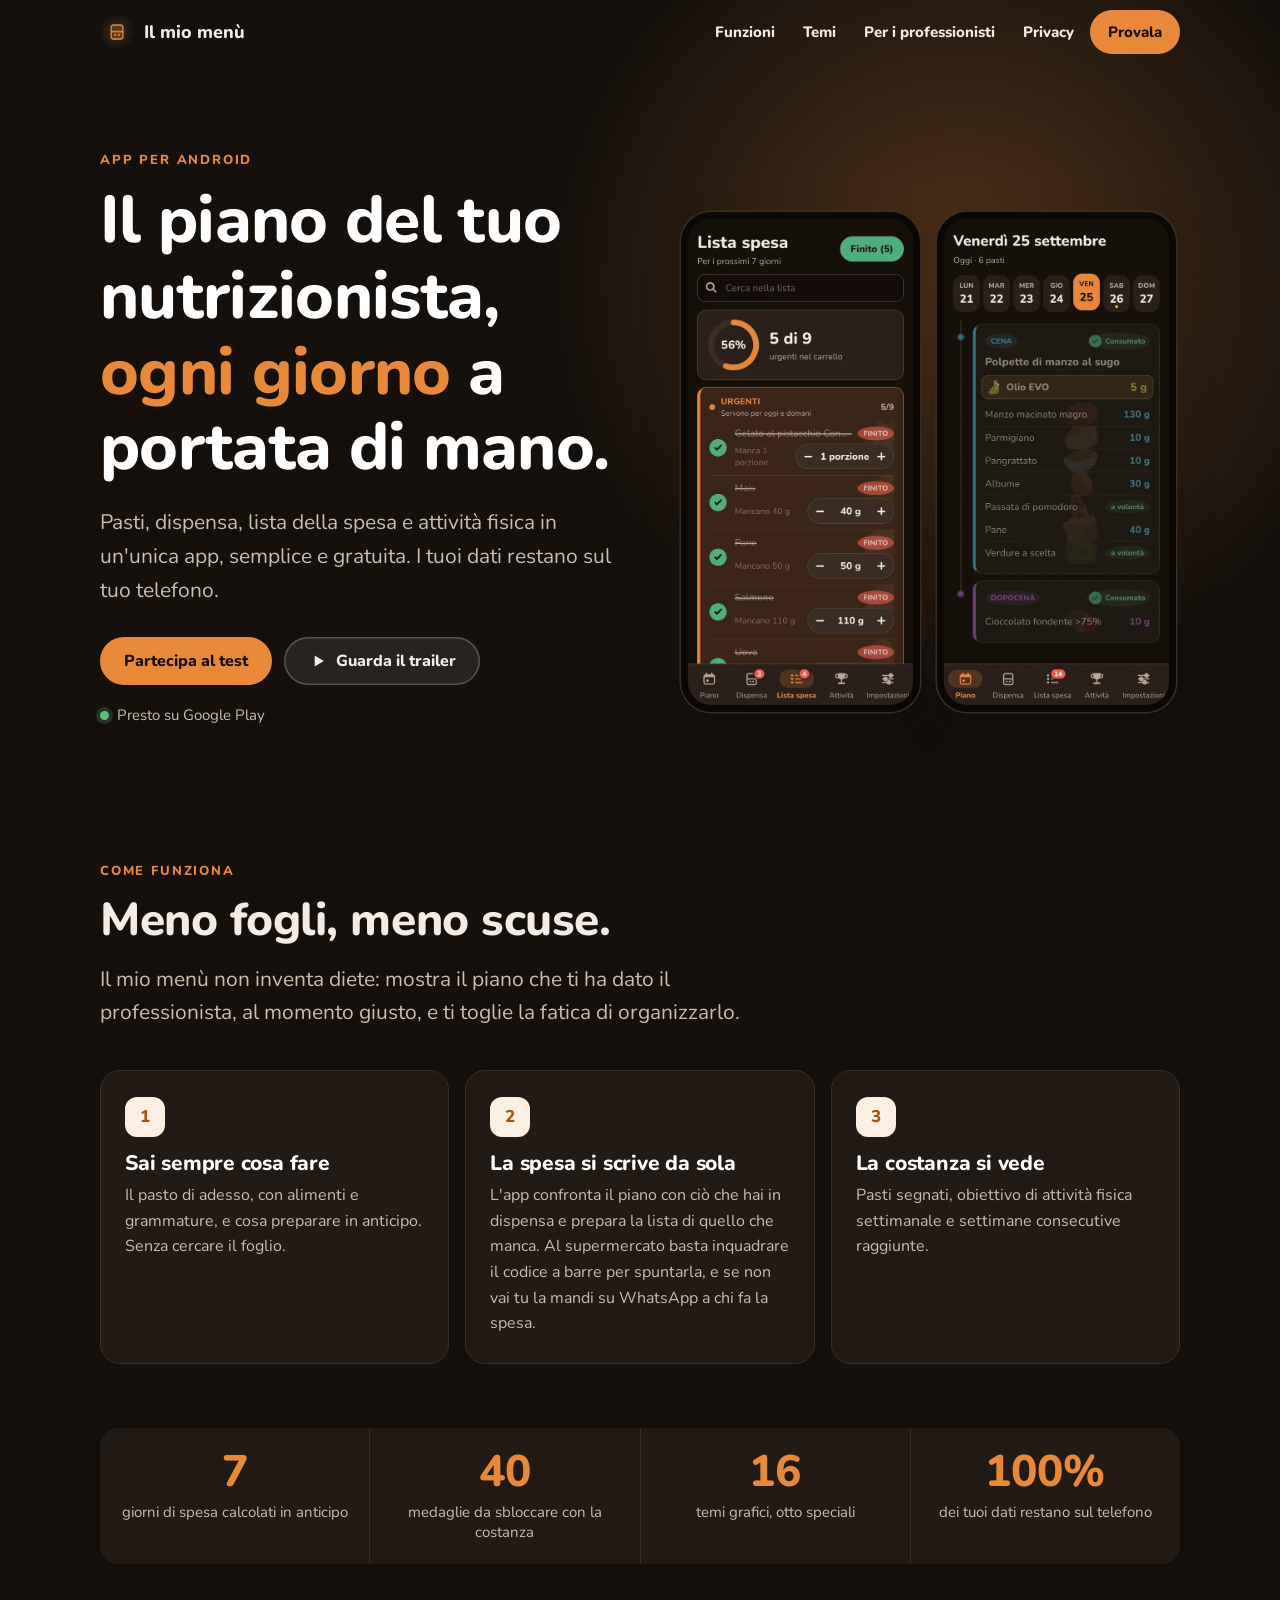
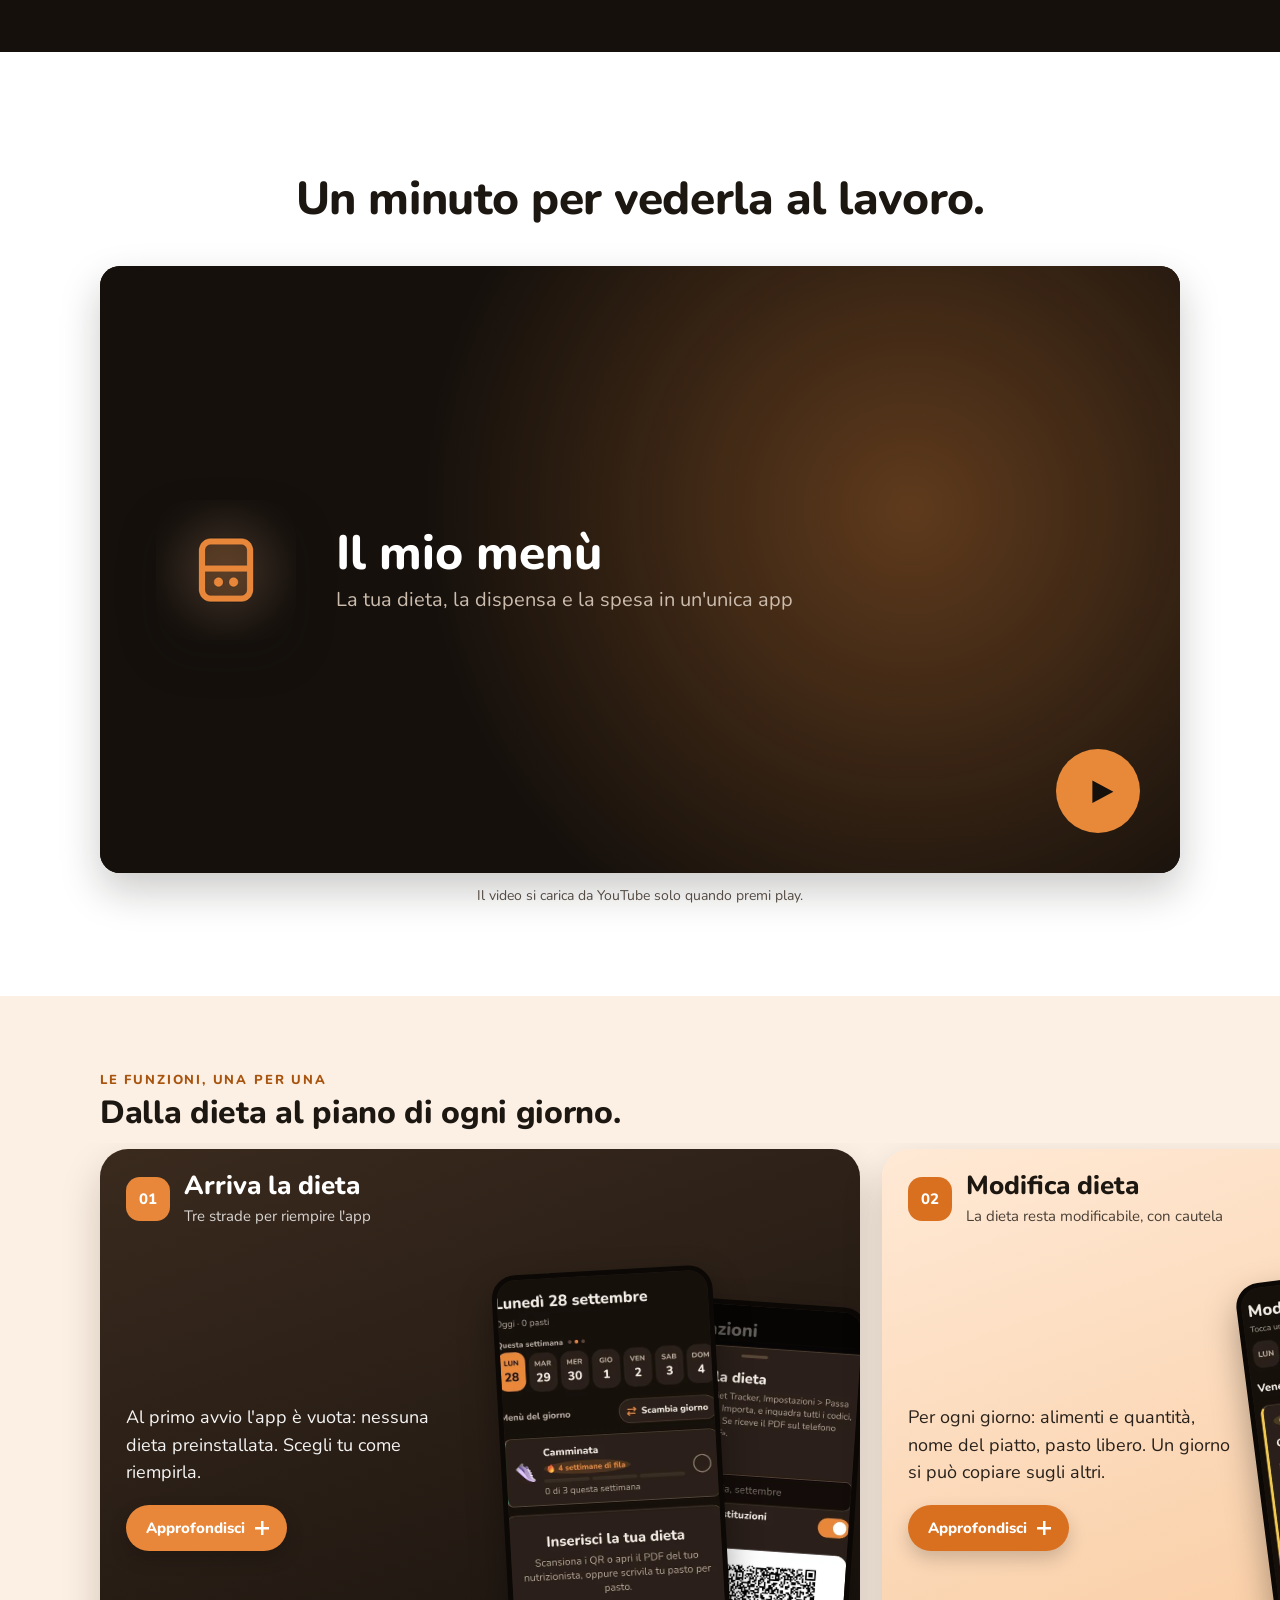
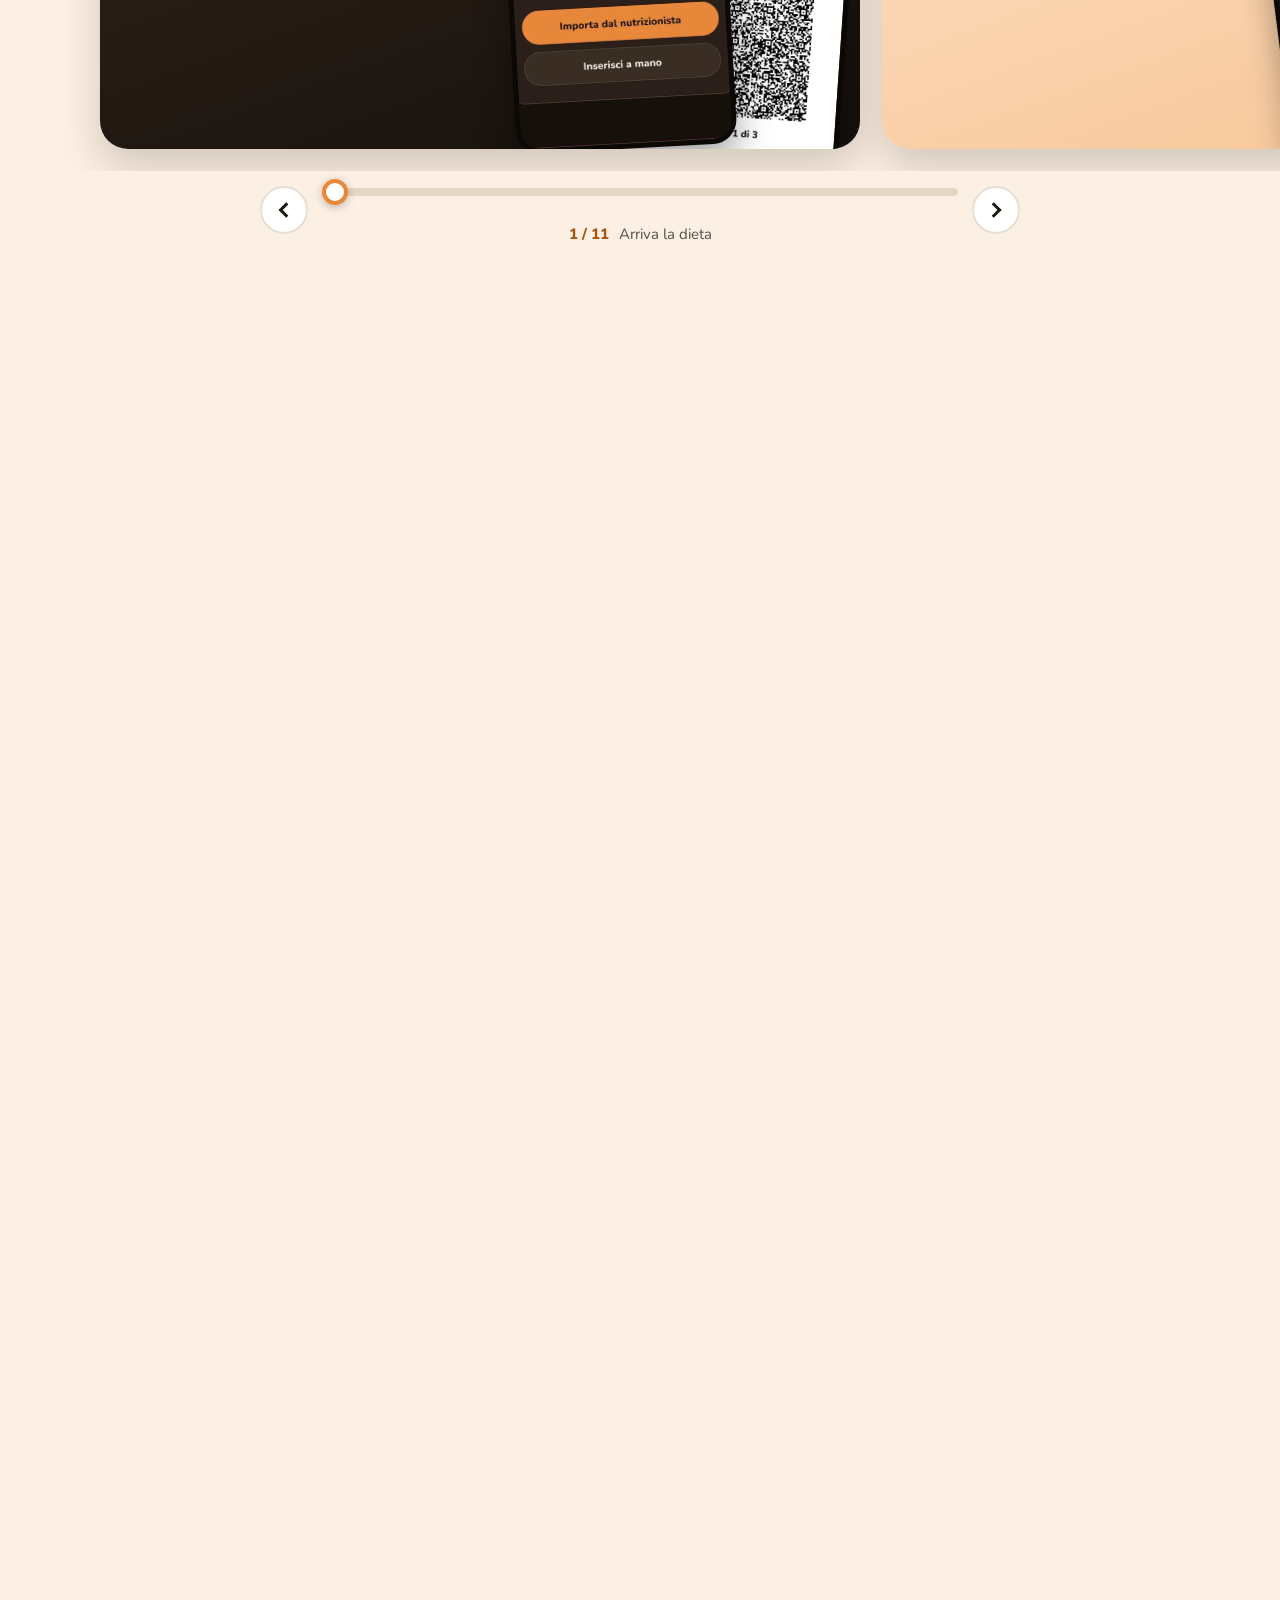
==== commit 4279dda2: "Sito: i telefoni delle schede si animano (zoom verso il centro, parallasse mentre scorrono, leggero " ====
--- a/index.html
+++ b/index.html
@@ -15,11 +15,11 @@
 <link rel="icon" href="favicon.ico" sizes="any">
 <link rel="apple-touch-icon" href="img/icon-192.png">
 <link rel="preload" href="fonts/Nunito-Bold.ttf" as="font" type="font/ttf" crossorigin>
-<link rel="stylesheet" href="styles.css?v=28">
+<link rel="stylesheet" href="styles.css?v=29">
 <script src="site.js?v=3" defer></script>
 <script src="temi.js?v=3" defer></script>
 <script src="scroll.js?v=6" defer></script>
-<script src="tendine.js?v=6" defer></script>
+<script src="tendine.js?v=7" defer></script>
 </head>
 <body>
 <a class="skip" href="#main">Vai al contenuto</a>
--- a/styles.css
+++ b/styles.css
@@ -616,3 +616,17 @@
 @media (max-width: 520px) { .hp-ctl { gap: 8px; } .hp-ctl button { width: 44px; height: 44px; } .hp-lab span { display: none; } }
 @media (prefers-reduced-motion: reduce) { .fc-panel, .fc-img img { transition: none; } .fcard.more .fc-panel-in > * { animation: none; } }
 @media (max-width: 760px) { .fc-img .fc-fake { font-size: 7.5px; gap: 5px; padding: 10px 8px; } .ff-t { font-size: 10px; } .ff-ch i { font-size: 7px; padding: 4px; } .ff-go { font-size: 8.5px; padding: 5px; } }
+
+/* Movimento dei telefoni nelle schede: zoom verso il centro, parallasse mentre scorrono, leggero dondolio sulla scheda al centro */
+.fcard { --d: 0; }
+.fc-img { transform: scale(calc(1 - min(1, abs(var(--d))) * .1)); transform-origin: 50% 70%; transition: transform .25s linear; }
+@supports not (scale: abs(-1)) { .fc-img { transform: none; } }
+.fc-img .fc-p1 { transform: translateX(calc(var(--d) * -22px)) rotate(calc(-4deg + var(--d) * -4deg)); transition: transform .25s linear; }
+.fc-img .fc-p2 { transform: translateX(calc(var(--d) * 26px)) rotate(calc(5deg + var(--d) * 5deg)); transition: transform .25s linear; }
+.fc-img.one .fc-p1 { transform: translateX(calc(var(--d) * -18px)) rotate(calc(-2deg + var(--d) * -4deg)); }
+.fcard.focus .fc-img .fc-p1, .fcard.focus .fc-img .fc-fake { animation: fc-bob 4.2s ease-in-out infinite; }
+.fcard.focus .fc-img .fc-p2 { animation: fc-bob 4.8s ease-in-out -1.6s infinite; }
+@keyframes fc-bob { 0%, 100% { translate: 0 0; rotate: 0deg; } 30% { translate: 0 -9px; rotate: -1.2deg; } 65% { translate: 0 3px; rotate: 1deg; } }
+.fc:hover .fc-p1 { transform: translateX(-4px) translateY(-8px) rotate(-6deg) scale(1.02); transition: transform .5s cubic-bezier(.2, .7, .2, 1); }
+.fc:hover .fc-p2 { transform: translateX(6px) translateY(-4px) rotate(7deg) scale(1.02); transition: transform .5s cubic-bezier(.2, .7, .2, 1); }
+@media (prefers-reduced-motion: reduce) { .fcard.focus .fc-img img, .fcard.focus .fc-img .fc-fake { animation: none; } .fc-img, .fc-img .fc-p1, .fc-img .fc-p2 { transform: none; } }
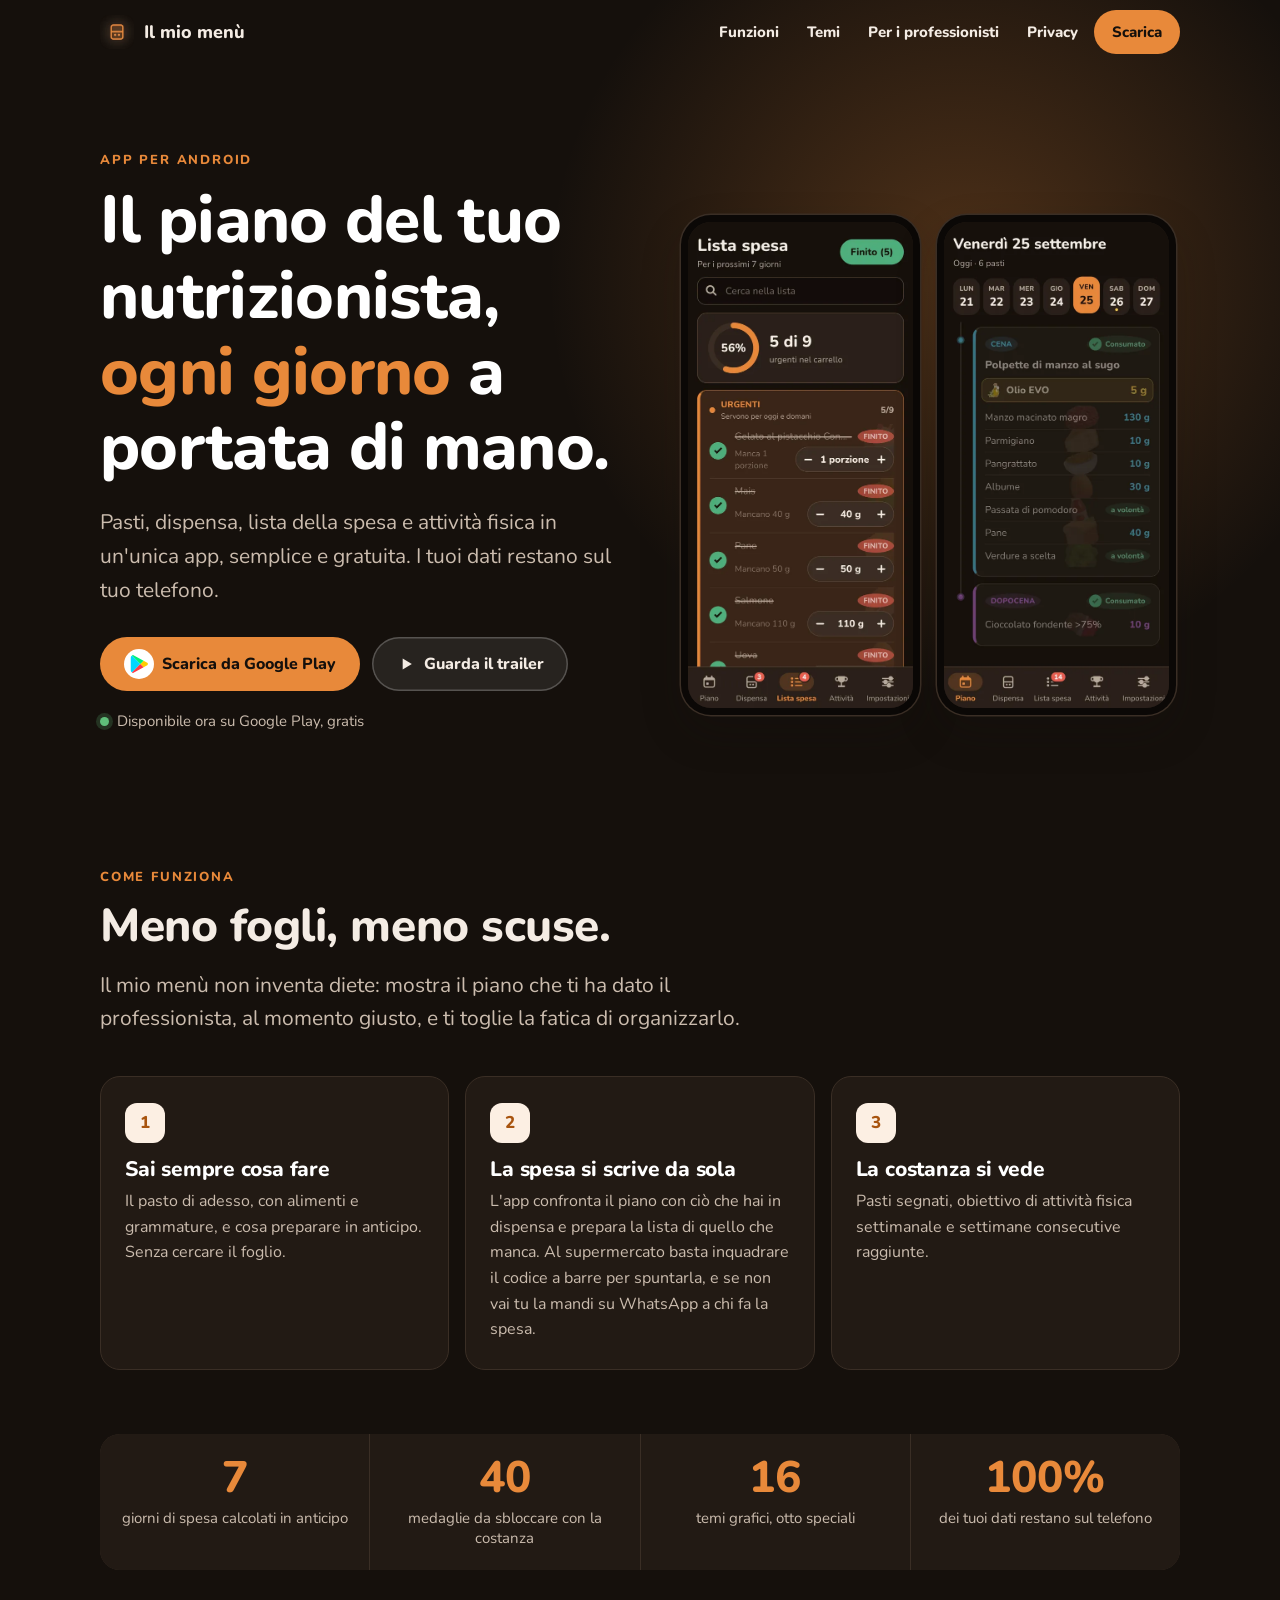
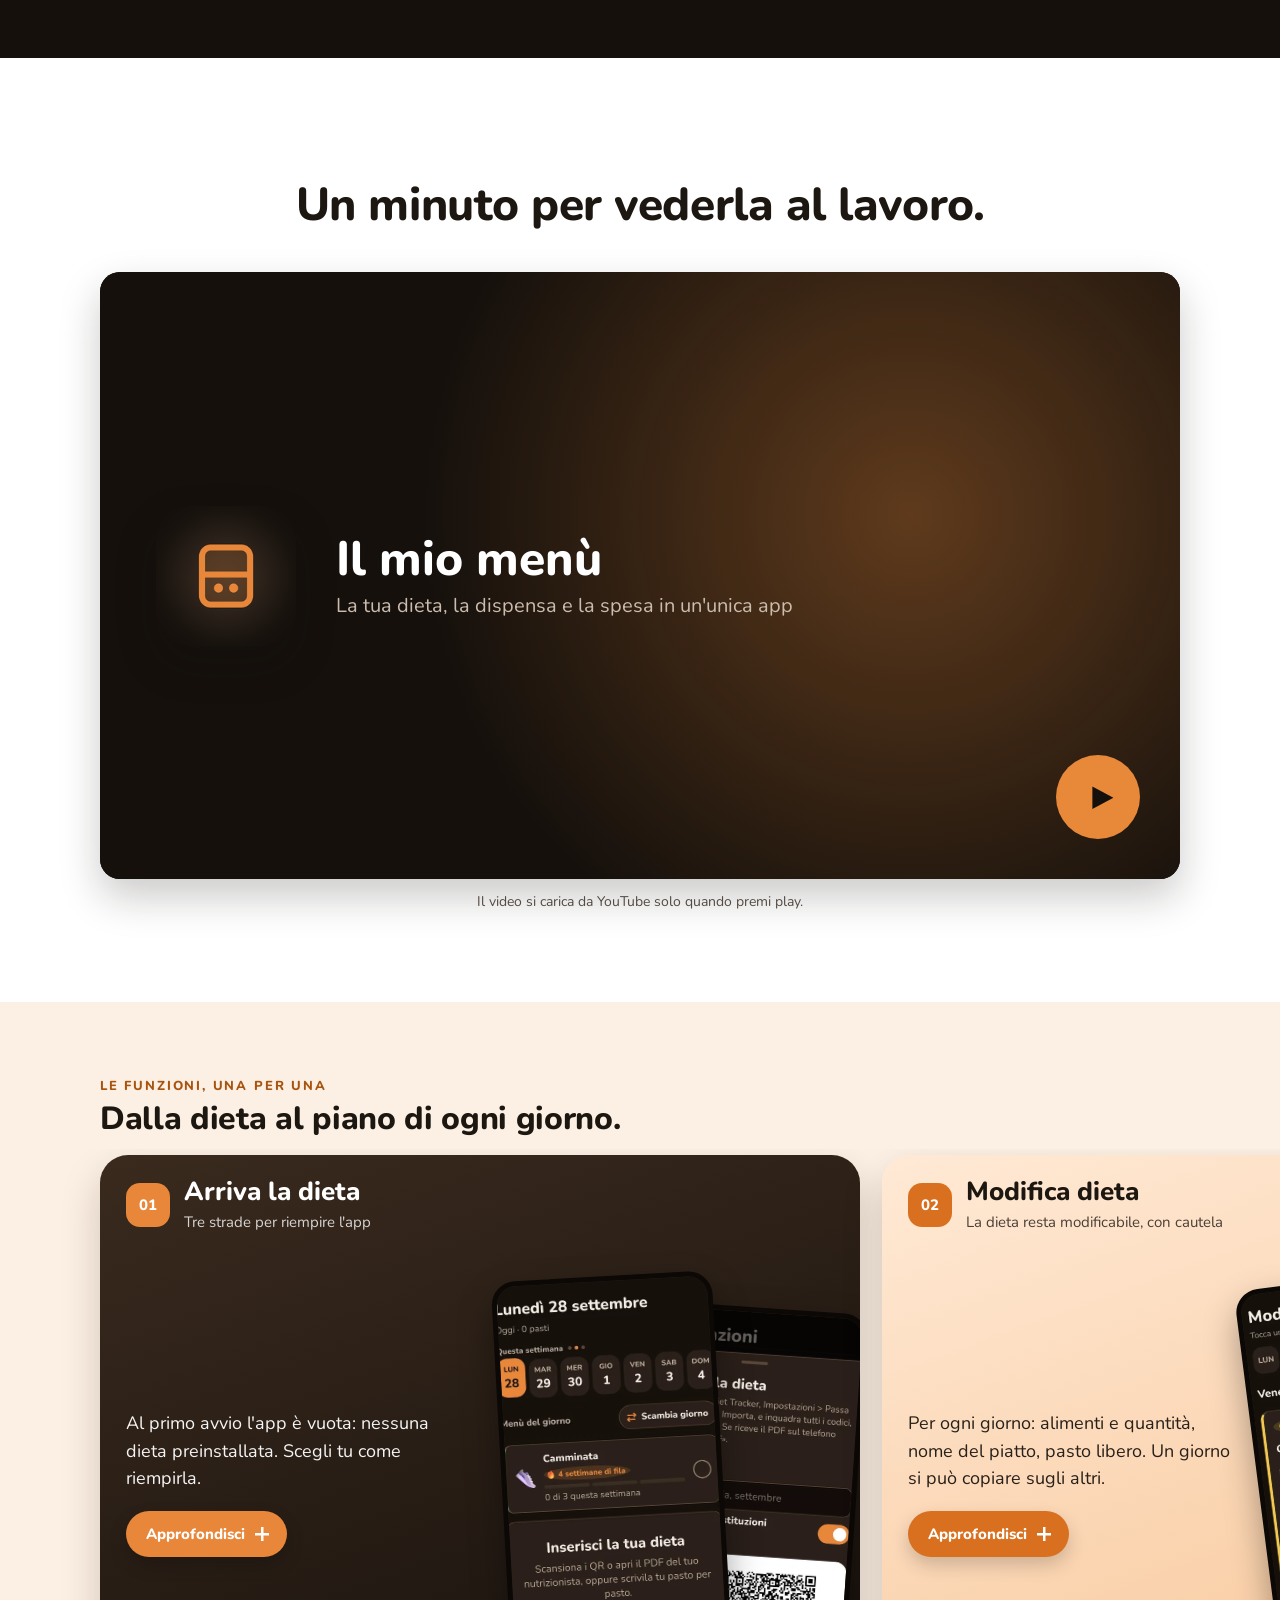
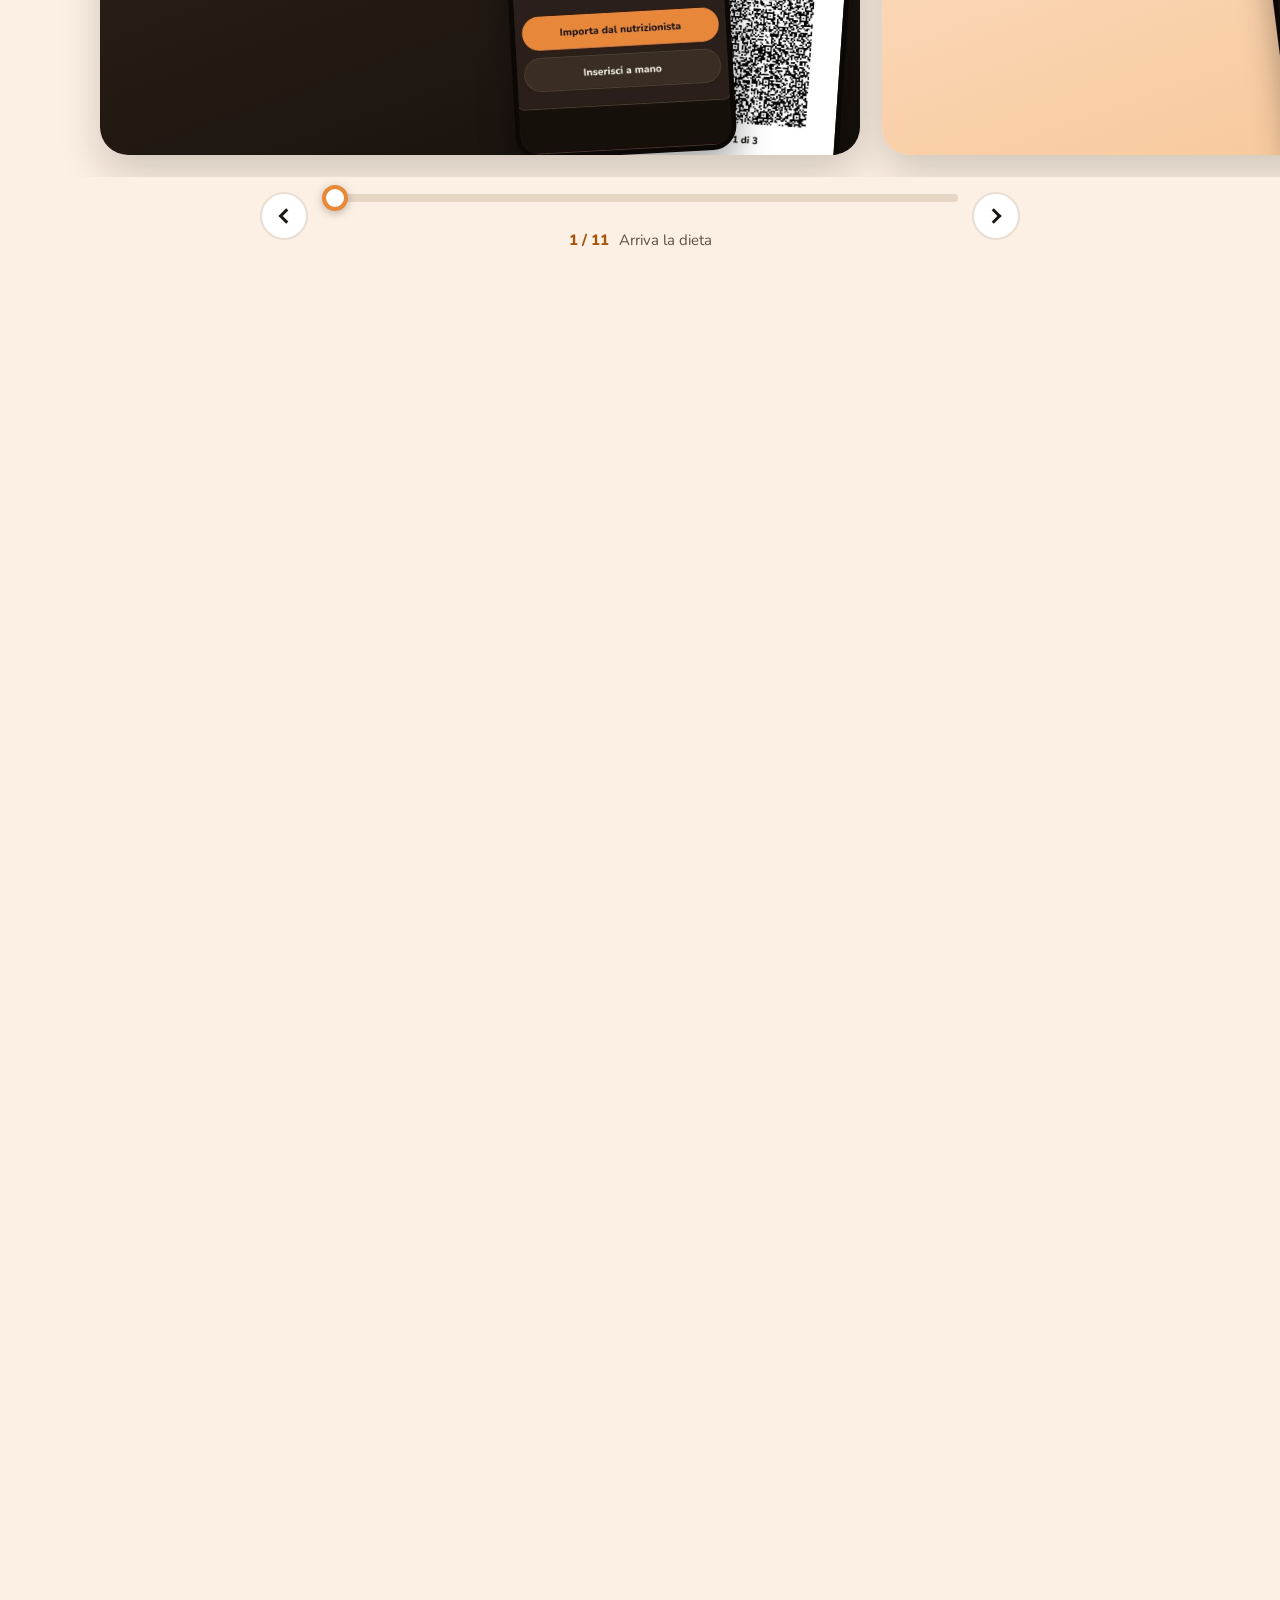
==== commit bce53e10: "Sito: "Disponibile ora" e link a Google Play al posto del test Co-Authored-By: Claude Opus 5.5 <nore" ====
--- a/index.html
+++ b/index.html
@@ -15,11 +15,11 @@
 <link rel="icon" href="favicon.ico" sizes="any">
 <link rel="apple-touch-icon" href="img/icon-192.png">
 <link rel="preload" href="fonts/Nunito-Bold.ttf" as="font" type="font/ttf" crossorigin>
-<link rel="stylesheet" href="styles.css?v=29">
+<link rel="stylesheet" href="styles.css?v=30">
 <script src="site.js?v=3" defer></script>
 <script src="temi.js?v=3" defer></script>
 <script src="scroll.js?v=6" defer></script>
-<script src="tendine.js?v=7" defer></script>
+<script src="tendine.js?v=8" defer></script>
 </head>
 <body>
 <a class="skip" href="#main">Vai al contenuto</a>
@@ -33,7 +33,7 @@
       <a class="hide-s" href="#temi">Temi</a>
       <a class="hide-s" href="#nutrizionisti">Per i professionisti</a>
       <a class="hide-s keep" href="privacy.html">Privacy</a>
-      <a class="btn" href="#test">Provala</a>
+      <a class="btn" href="https://play.google.com/store/apps/details?id=it.sperduto.diettracker" rel="noopener">Scarica</a>
     </nav>
   </div>
 </header>
@@ -48,12 +48,12 @@
       <h1 class="reveal" style="--d:.08s">Il piano del tuo nutrizionista, <em>ogni giorno</em> a portata di mano.</h1>
       <p class="lead reveal" style="--d:.16s">Pasti, dispensa, lista della spesa e attività fisica in un'unica app, semplice e gratuita. I tuoi dati restano sul tuo telefono.</p>
       <div class="ctas reveal" style="--d:.24s">
-        <a class="btn primary" href="#test">Partecipa al test</a>
+        <a class="btn primary" href="https://play.google.com/store/apps/details?id=it.sperduto.diettracker" rel="noopener"><svg class="gp" viewBox="0 0 24 24" aria-hidden="true"><path fill="#00d7fe" d="M3.6 1.8 13.4 12l-9.8 10.2c-.4-.2-.6-.7-.6-1.2V3c0-.5.2-.9.6-1.2z"/><path fill="#ffce00" d="m17 8.4-3.6 3.6L17 15.6l4-2.3c1-.6 1-2 0-2.6z"/><path fill="#ff3a44" d="M13.4 12 3.6 22.2c.4.2.9.2 1.4-.1l12-6.5z"/><path fill="#00f076" d="M13.4 12 17 8.4 5 1.9c-.5-.3-1-.3-1.4-.1z"/></svg>Scarica da Google Play</a>
         <a class="btn ghost" href="#trailer">
           <svg viewBox="0 0 24 24" aria-hidden="true"><path fill="currentColor" d="M8 5.5v13l11-6.5z"/></svg>Guarda il trailer
         </a>
       </div>
-      <p class="soon reveal" style="--d:.32s">Presto su Google Play</p>
+      <p class="soon reveal" style="--d:.32s">Disponibile ora su Google Play, gratis</p>
     </div>
     <div class="hero-phones reveal zoom" style="--d:.2s">
       <div data-parallax="-0.06"><div class="phone float"><img src="img/lista.webp" alt="La lista della spesa: 2 alimenti su 19 nel carrello, con quelli urgenti in cima" width="540" height="1169" fetchpriority="high"></div></div>
@@ -430,7 +430,7 @@
         <li>Lei non riceve dati: è il paziente a mostrarLe l'app alla visita.</li>
       </ul></div></div></div>
       <div class="card acc-card reveal" style="--d:.2s"><h3><button type="button" class="acc-h" aria-expanded="false"><span class="acc-t"><b>Limiti di oggi</b><small>Solo Android, backup a mano</small></span><span class="acc-c" aria-hidden="true"></span></button></h3><div class="acc-p"><div class="acc-in"><ul>
-        <li>Solo Android, in arrivo su Google Play.</li>
+        <li>Solo Android, disponibile su Google Play.</li>
         <li>Il backup si fa a mano: un file salvato dalle impostazioni e importato sul nuovo telefono. Non c'è un salvataggio automatico su un mio server.</li>
         <li>I codici a barre non servono per i prodotti a peso del banco. Le unità si convertono solo con le equivalenze indicate, oltre a grammi/millilitri e chili/litri.</li>
       </ul></div></div></div>
@@ -467,25 +467,14 @@
   </div>
 </section>
 
-<!-- ============ TEST ============ -->
-<section class="block dark" id="test">
-  <div class="wrap test">
-    <div>
-      <span class="eyebrow reveal">Test su Google Play</span>
-      <h2 class="reveal">Vuoi provarla in anteprima?</h2>
-      <p class="lead reveal">L'app è in fase di test e di approvazione su Google Play. Se vuoi partecipare al test, scrivimi con l'indirizzo email del tuo account Google: ti aggiungo ai tester.</p>
-    </div>
-    <form class="tform reveal" id="tf" novalidate>
-      <label>La tua email (account Google)
-        <input type="email" id="te" placeholder="nome@gmail.com" autocomplete="email" required aria-describedby="terr">
-      </label>
-      <p class="err" id="terr" role="alert"></p>
-      <label>Messaggio
-        <textarea id="tm">Voglio partecipare al test con questa mail: </textarea>
-      </label>
-      <button class="btn primary" type="submit">Invia la richiesta</button>
-      <p class="small">Si apre il tuo programma di posta con il messaggio già pronto: basta premere invio. Se non si apre, scrivimi a <a href="mailto:gianlucasperduto2@gmail.com" style="color:var(--on-dark)">gianlucasperduto2@gmail.com</a>.</p>
-    </form>
+<!-- ============ SCARICA ============ -->
+<section class="block dark" id="scarica">
+  <div class="wrap get">
+    <span class="eyebrow reveal">Disponibile ora</span>
+    <h2 class="reveal">Il mio menù è su Google Play.</h2>
+    <p class="lead reveal">Scaricala gratis sul tuo telefono Android e porta con te il piano del tuo nutrizionista, la dispensa e la lista della spesa.</p>
+    <a class="gp-badge reveal" style="--d:.08s" href="https://play.google.com/store/apps/details?id=it.sperduto.diettracker" rel="noopener"><svg class="gp" viewBox="0 0 24 24" aria-hidden="true"><path fill="#00d7fe" d="M3.6 1.8 13.4 12l-9.8 10.2c-.4-.2-.6-.7-.6-1.2V3c0-.5.2-.9.6-1.2z"/><path fill="#ffce00" d="m17 8.4-3.6 3.6L17 15.6l4-2.3c1-.6 1-2 0-2.6z"/><path fill="#ff3a44" d="M13.4 12 3.6 22.2c.4.2.9.2 1.4-.1l12-6.5z"/><path fill="#00f076" d="M13.4 12 17 8.4 5 1.9c-.5-.3-1-.3-1.4-.1z"/></svg><span><small>Disponibile su</small>Google Play</span></a>
+    <p class="small reveal" style="--d:.16s">Hai un'idea o hai trovato qualcosa da correggere? Scrivimi a <a href="mailto:gianlucasperduto2@gmail.com" style="color:var(--on-dark)">gianlucasperduto2@gmail.com</a>.</p>
   </div>
 </section>
 
--- a/styles.css
+++ b/styles.css
@@ -197,8 +197,19 @@
 .about .avatar { width: 96px; height: 96px; border-radius: 26px; box-shadow: var(--shadow); }
 @media (min-width: 900px) { .about { grid-template-columns: auto 1fr; gap: 48px; } .about .avatar { width: 140px; height: 140px; border-radius: 34px; } }
 
-.test { display: grid; gap: 32px; }
-@media (min-width: 900px) { .test { grid-template-columns: 1fr 1fr; gap: 64px; align-items: start; } }
+.get { text-align: center; display: flex; flex-direction: column; align-items: center; }
+.get .lead { max-width: 620px; margin-top: 4px; }
+.get .small { margin-top: 22px; }
+.btn svg.gp { width: 22px; height: 22px; background: #fff; border-radius: 50%; padding: 4px; box-sizing: content-box; }
+.gp-badge {
+  display: inline-flex; align-items: center; gap: 14px; margin-top: 30px; min-height: 64px; padding: 10px 28px 10px 22px;
+  background: #000; color: #fff; text-decoration: none; border-radius: 14px; box-shadow: inset 0 0 0 1.5px rgba(255, 255, 255, .35);
+  transition: transform .2s, box-shadow .2s;
+}
+.gp-badge:hover { transform: translateY(-2px); box-shadow: inset 0 0 0 1.5px rgba(255, 255, 255, .6), 0 10px 24px rgba(0, 0, 0, .4); }
+.gp-badge svg { width: 36px; height: 36px; }
+.gp-badge span { display: flex; flex-direction: column; text-align: left; font: 800 24px/1.1 Nunito, sans-serif; }
+.gp-badge small { font-size: 13px; font-weight: 700; letter-spacing: .04em; text-transform: uppercase; opacity: .85; }
 .tform { background: var(--dark-2); border: 1px solid var(--dark-line); border-radius: var(--radius); padding: 24px; display: grid; gap: 16px; }
 .tform label { display: grid; gap: 8px; font-weight: 700; font-size: 15px; color: var(--on-dark); }
 .tform input, .tform textarea {
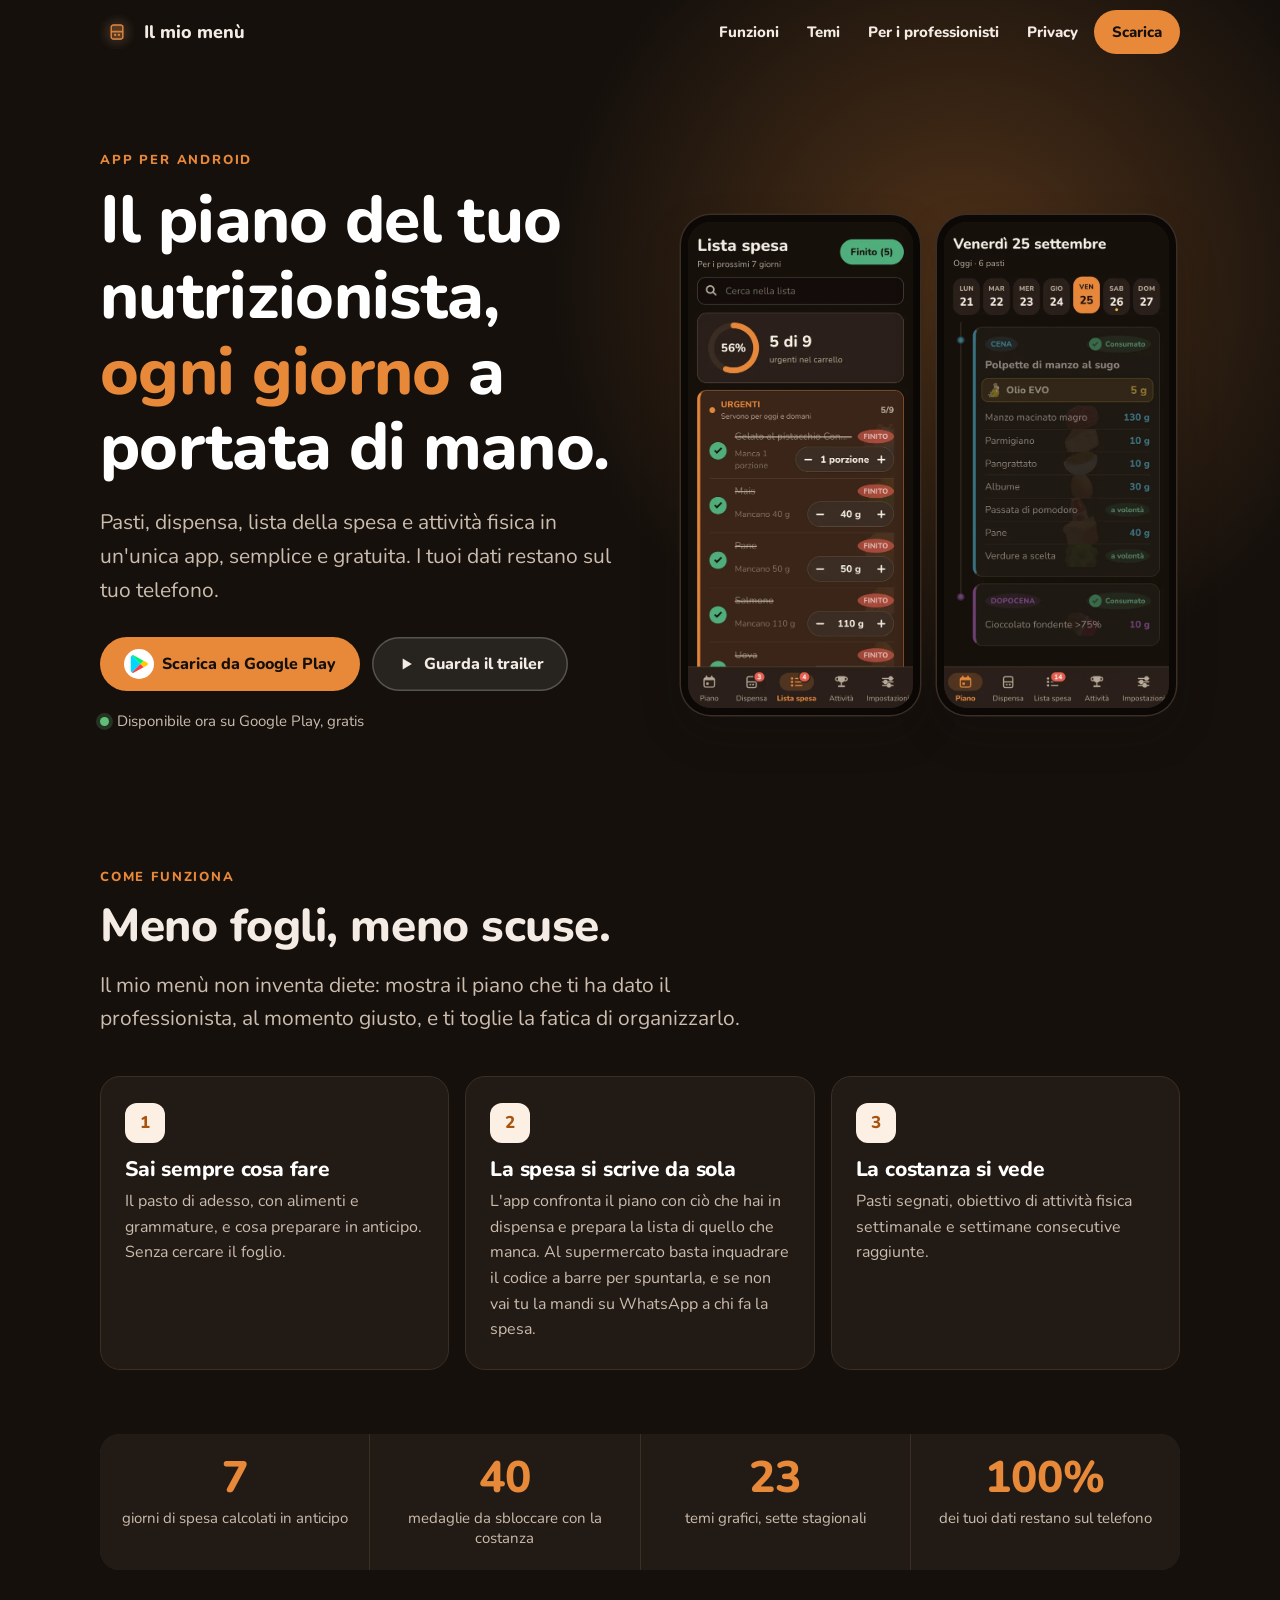
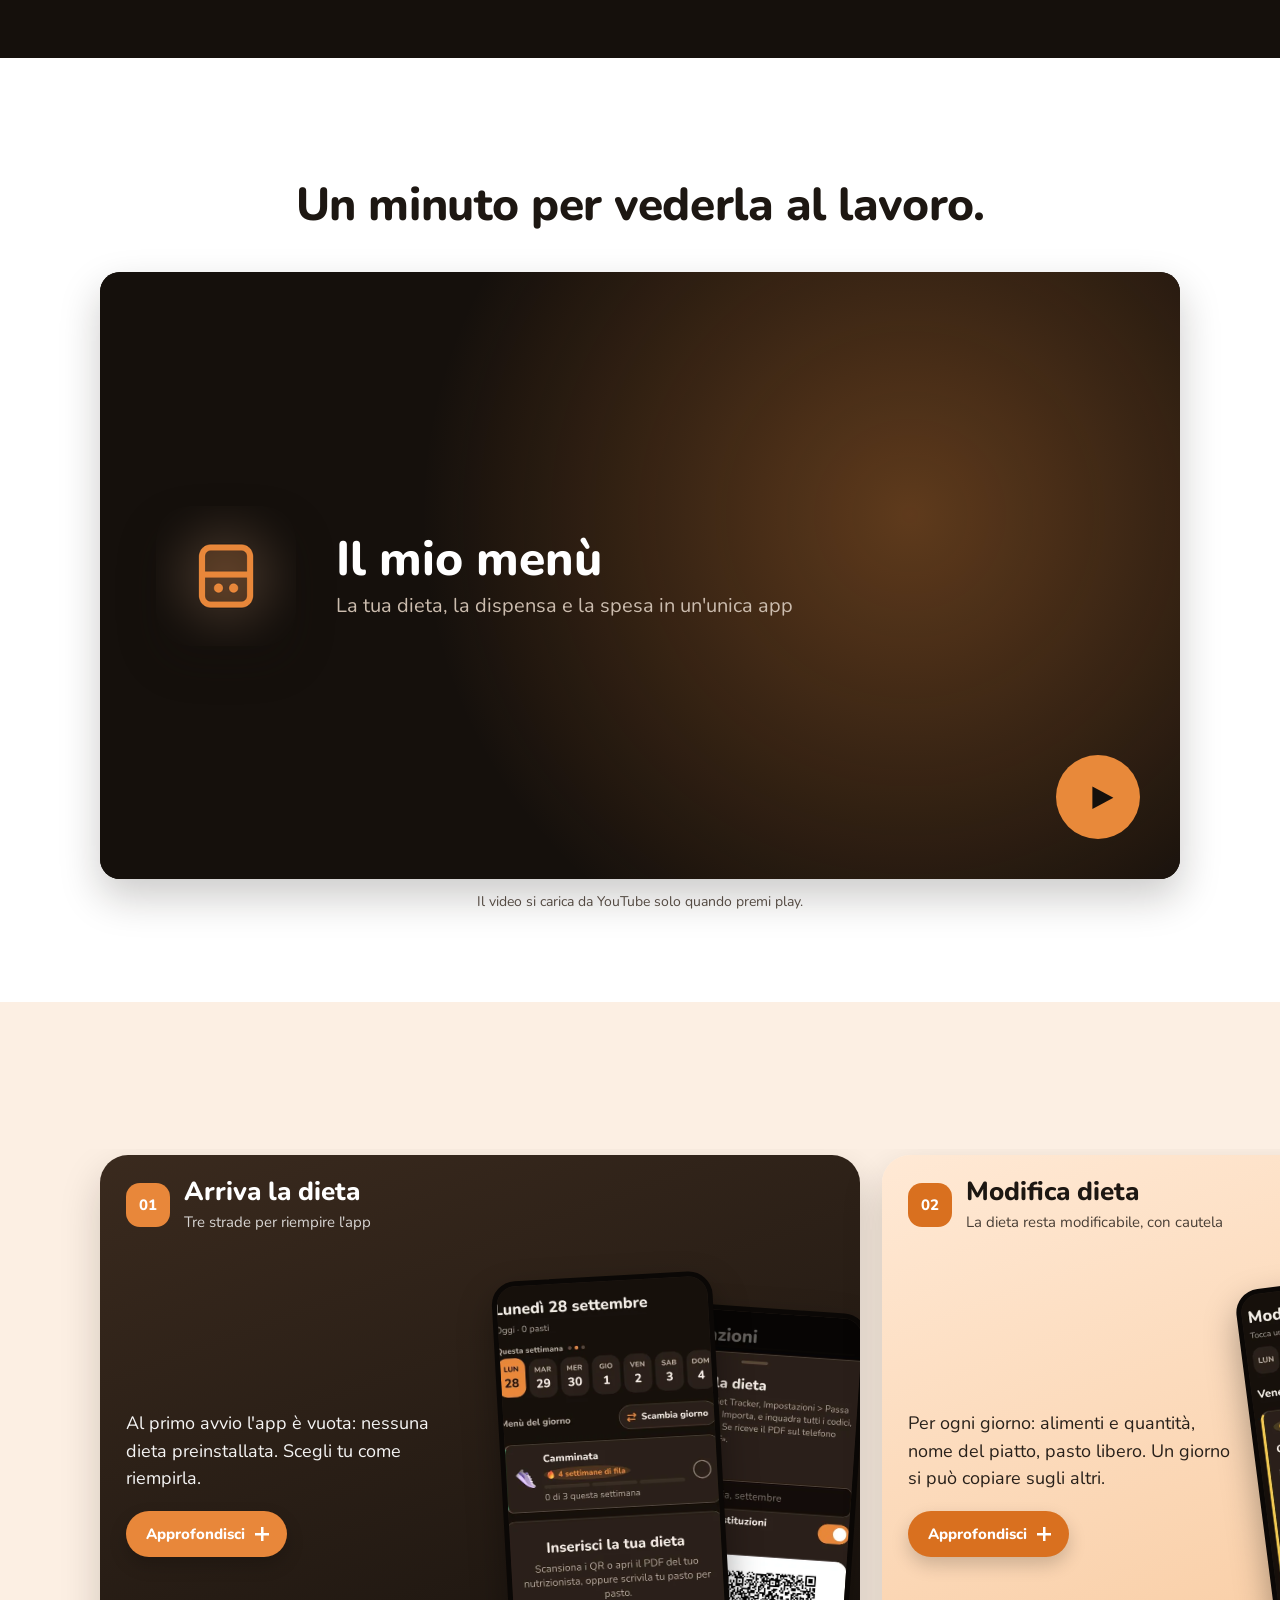
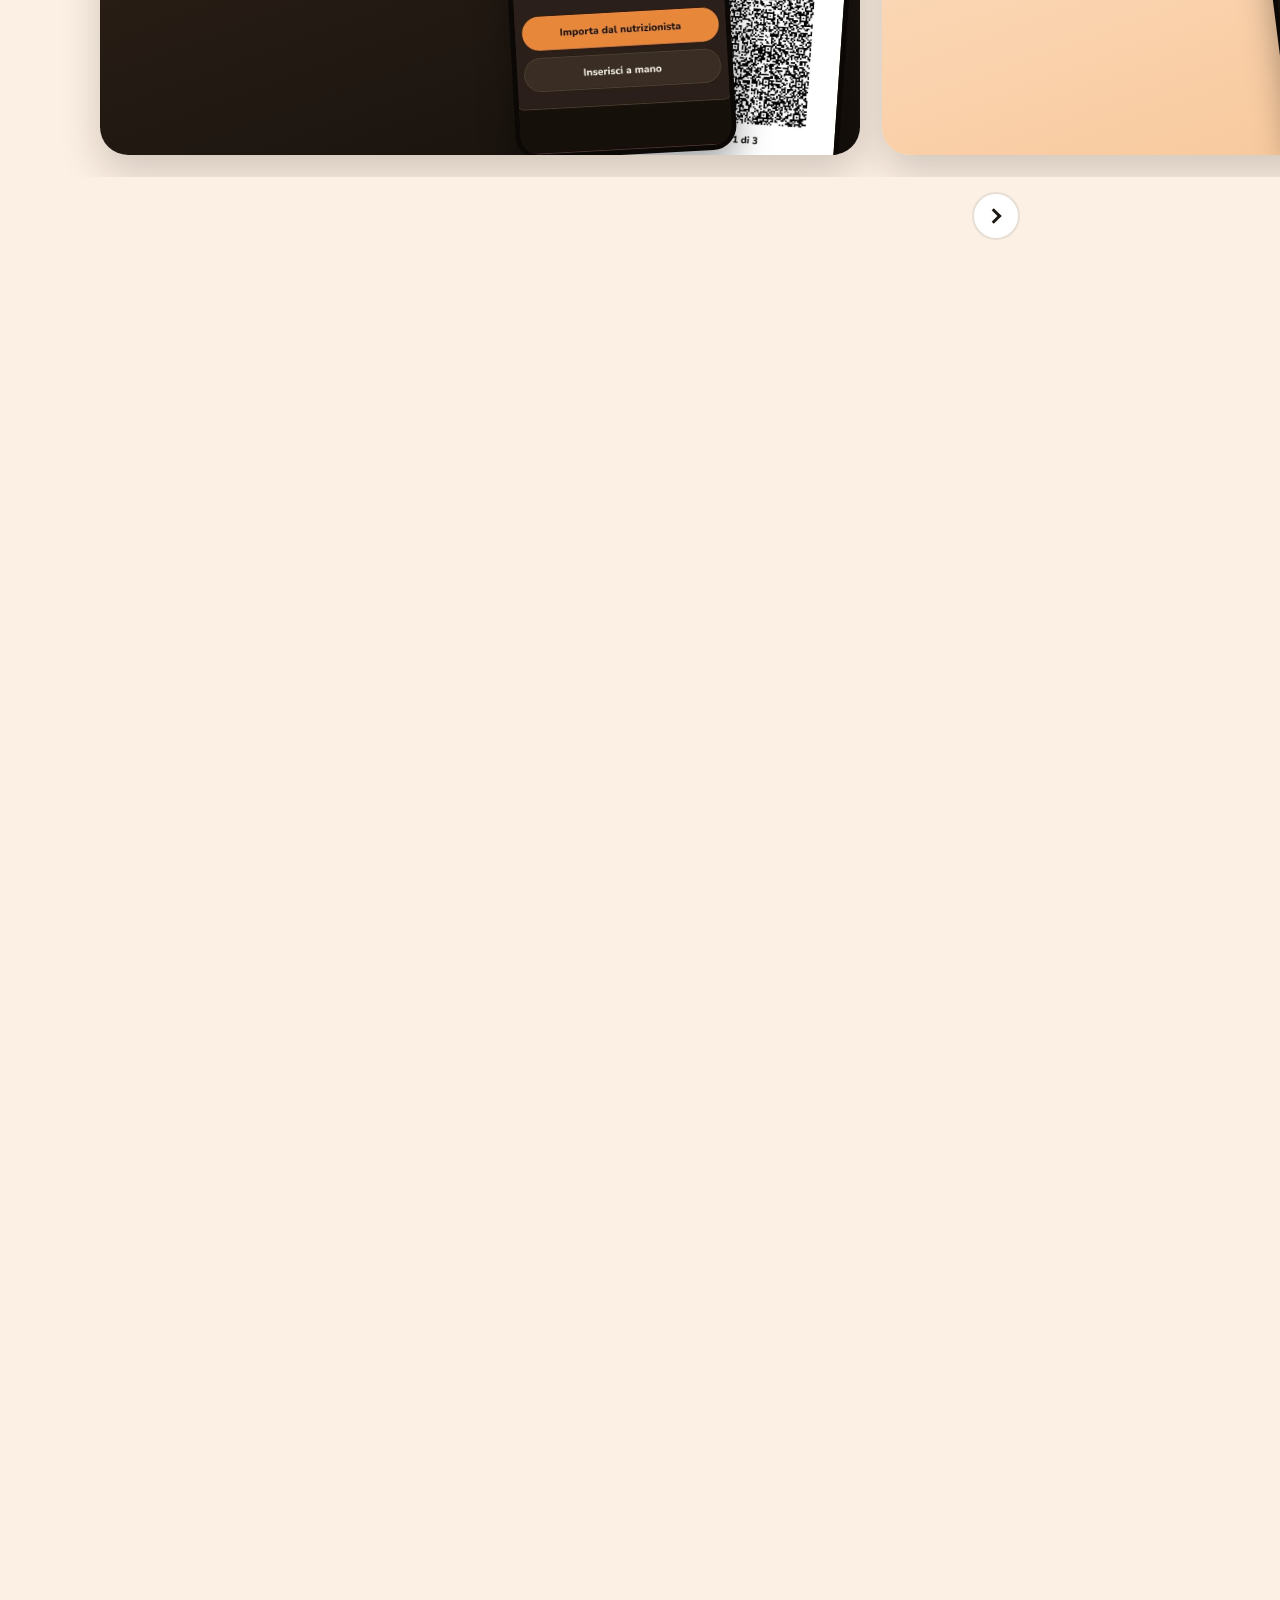
==== commit b8f85fd4: "Sito: «Cambia pasto» negli Imprevisti (pasti interi scambiabili, alternative, limite a settimana) e " ====
--- a/index.html
+++ b/index.html
@@ -76,7 +76,7 @@
     <div class="stats reveal">
       <div class="stat"><b data-count="7">7</b><span>giorni di spesa calcolati in anticipo</span></div>
       <div class="stat"><b data-count="40">40</b><span>medaglie da sbloccare con la costanza</span></div>
-      <div class="stat"><b data-count="16">16</b><span>temi grafici, otto speciali</span></div>
+      <div class="stat"><b data-count="23">23</b><span>temi grafici, sette stagionali</span></div>
       <div class="stat"><b data-count="100" data-suffix="%">100%</b><span>dei tuoi dati restano sul telefono</span></div>
     </div>
   </div>
@@ -88,7 +88,7 @@
     <span class="eyebrow reveal">Trailer</span>
     <h2 class="reveal">Un minuto per vederla al lavoro.</h2>
     <div class="video reveal zoom">
-      <button type="button" data-id="93YDoqdby34" aria-label="Riproduci il trailer su YouTube">
+      <button type="button" data-id="nT00-_GBdJk" aria-label="Riproduci il trailer su YouTube">
         <img src="img/icon-192.png" alt="" width="192" height="192">
         <span><strong>Il mio menù</strong><small>La tua dieta, la dispensa e la spesa in un'unica app</small></span>
         <span class="play" aria-hidden="true"><svg viewBox="0 0 24 24"><path d="M6 4l15 8-15 8z"/></svg></span>
@@ -169,20 +169,21 @@
           <article class="fc" aria-labelledby="ft4">
             <header class="fc-head"><span class="fc-n">04</span><span class="fc-t"><b id="ft4">Imprevisti</b><small>Flessibile, senza uscire dal piano</small></span></header>
             <div class="fc-body">
-              <div class="fc-text"><p class="fc-lead">La tabella sostituzioni raccoglie gruppi di alimenti equivalenti alle dosi scritte. Senza tabella, nel Piano non compare nessuna sostituzione.</p><button type="button" class="fc-more" aria-expanded="false" aria-controls="fm4">Approfondisci<i aria-hidden="true"></i></button></div>
+              <div class="fc-text"><p class="fc-lead">La tabella sostituzioni raccoglie gruppi di alimenti equivalenti alle dosi scritte e gruppi di pasti interi scambiabili tra loro. Senza tabella, nel Piano non compare nessuna sostituzione.</p><button type="button" class="fc-more" aria-expanded="false" aria-controls="fm4">Approfondisci<i aria-hidden="true"></i></button></div>
               <div class="fc-img"><img class="fc-p1" src="img/sostituzioni.webp" alt="" width="540" height="1169" loading="lazy"><img class="fc-p2" src="img/scambia.webp" alt="" width="540" height="1169" loading="lazy"></div>
             </div>
             <div class="fc-panel" id="fm4" role="region" aria-label="Imprevisti: tutti i dettagli" hidden>
               <div class="fc-panel-top"><b>Imprevisti</b><button type="button" class="fc-close" aria-label="Chiudi i dettagli"></button></div>
-              <div class="fc-panel-in"><p>La tabella sostituzioni raccoglie gruppi di alimenti equivalenti alle dosi scritte. Senza tabella, nel Piano non compare nessuna sostituzione.</p>
+              <div class="fc-panel-in"><p>La tabella sostituzioni raccoglie gruppi di alimenti equivalenti alle dosi scritte e gruppi di pasti interi scambiabili tra loro. Senza tabella, nel Piano non compare nessuna sostituzione.</p>
         <ul>
           <li>Gli alimenti sostituibili hanno il simbolo ⇄: un tocco mostra gli equivalenti, con la grammatura ricalcolata in proporzione. Vale solo per quel pasto.</li>
+          <li><b>Cambia pasto</b>: un pasto intero lascia il posto a un altro che vale uguale, con le sue dosi. Per esempio la colazione di mercoledì al posto di quella di lunedì, o l'alternativa scritta per quella cena. Vale solo per quel giorno; un pasto può avere un limite, come «una volta a settimana».</li>
           <li><b>Scambia giorno</b>: il menù di oggi si scambia con un altro giorno della settimana, sempre con Annulla.</li>
           <li><b>Pranzo/cena</b>: i due pasti del giorno si invertono.</li>
           <li><b>Scambi tra giorni</b>: alcuni gruppi (per esempio gelato e cioccolato) si spostano tra i giorni invece di sostituirsi.</li>
           <li>Tutto questo vale anche per la settimana prossima.</li>
         </ul>
-        <p class="note"><b>Per il professionista</b> Le dosi non cambiano mai fuori dalla tabella: il paziente sceglie solo tra ciò che ha indicato come equivalente.</p></div>
+        <p class="note"><b>Per il professionista</b> Le dosi non cambiano mai fuori dalla tabella: il paziente sceglie solo tra ciò che ha indicato come equivalente, alimenti o pasti interi. Nel costruttore della dieta i pasti scambiabili stanno accanto alla tabella sostituzioni; «+ Alternativa» sotto un pasto ne aggiunge uno, e il PDF li riporta per esteso.</p></div>
             </div>
           </article>
         </li>
@@ -288,7 +289,7 @@
               <div class="fc-panel-top"><b>Personalizzazione e notifiche</b><button type="button" class="fc-close" aria-label="Chiudi i dettagli"></button></div>
               <div class="fc-panel-in"><ul>
           <li>Nome e orario di ogni pasto, anche diverso nel fine settimana; ogni pasto si accende o si spegne, e se ne aggiungono altri (per esempio una merenda).</li>
-          <li>Otto temi grafici classici: Predefinito, Blu, Scuro, Ocra, Salvia, Mirtillo, Cipria e Prugna. E otto speciali, da provare qui sotto.</li>
+          <li>Otto temi grafici classici: Predefinito, Blu, Scuro, Ocra, Salvia, Mirtillo, Cipria e Prugna. E otto speciali, da provare qui sotto. In più sette stagionali che arrivano da soli nei loro giorni: Halloween, Natale, Carnevale, San Valentino, Primavera, Estate e Autunno.</li>
           <li>Notifiche: una per pasto, i promemoria di preparazione, la spesa urgente e l'attività solo se sei indietro con l'obiettivo. Gli stessi avvisi compaiono anche dentro il Piano.</li>
           <li>Nessun tutorial da sfogliare: un consiglio piccolo la prima volta su ogni schermata, e la guida «Come funziona l'app» sempre in Impostazioni.</li>
         </ul></div>
@@ -332,7 +333,7 @@
   <div class="wrap">
     <span class="eyebrow reveal">Temi e stili</span>
     <h2 class="reveal">Sedici temi: scegli quello della tua giornata.</h2>
-    <p class="lead reveal">Otto classici, chiari e scuri, e otto speciali che cambiano anche bordi, sfondi, font, spunte e coriandoli. Provali qui: è una piccola copia dell'app, tocca e guarda cosa succede.</p>
+    <p class="lead reveal">Otto classici, chiari e scuri, e otto speciali che cambiano anche bordi, sfondi, font, spunte e coriandoli. Provali qui: è una piccola copia dell'app, tocca e guarda cosa succede. Nei loro giorni arrivano da soli anche i sette temi stagionali, da Halloween a Carnevale.</p>
 
     <div class="tlab">
       <div class="tlab-phone reveal zoom">
